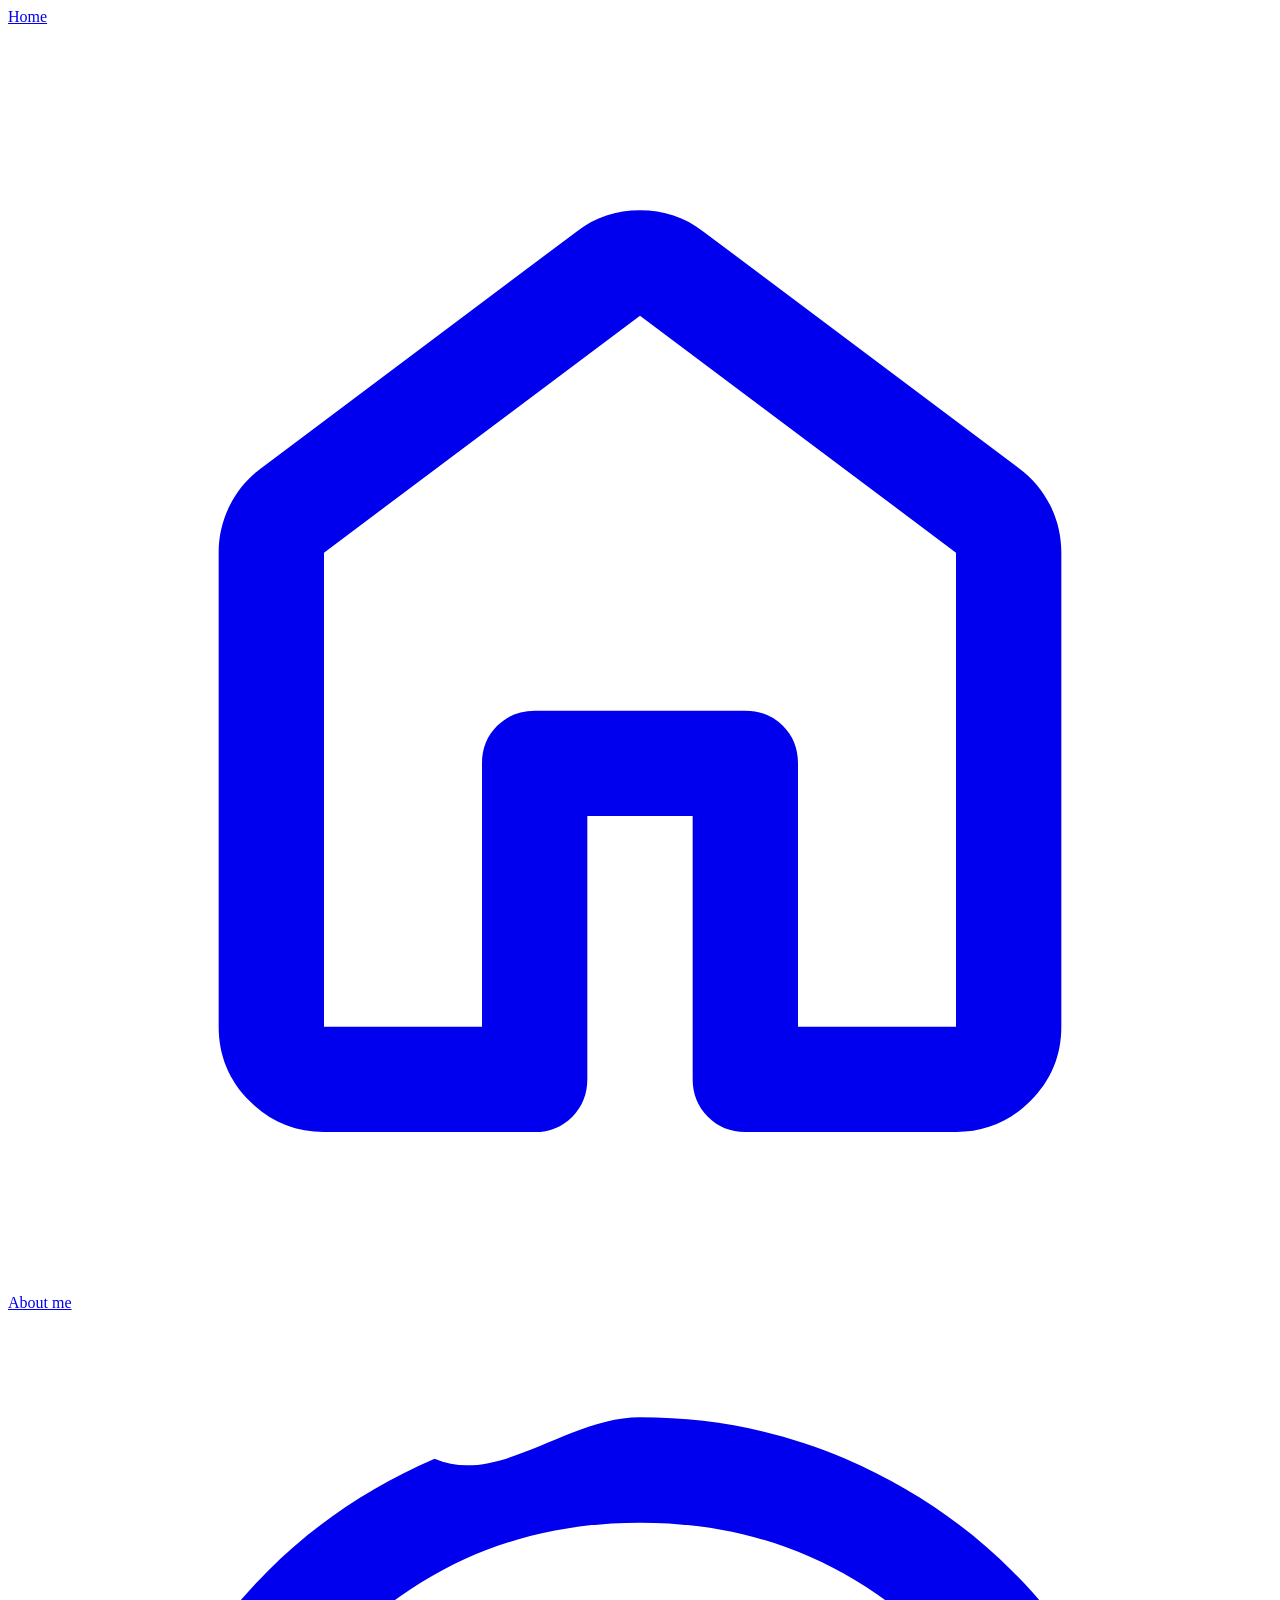
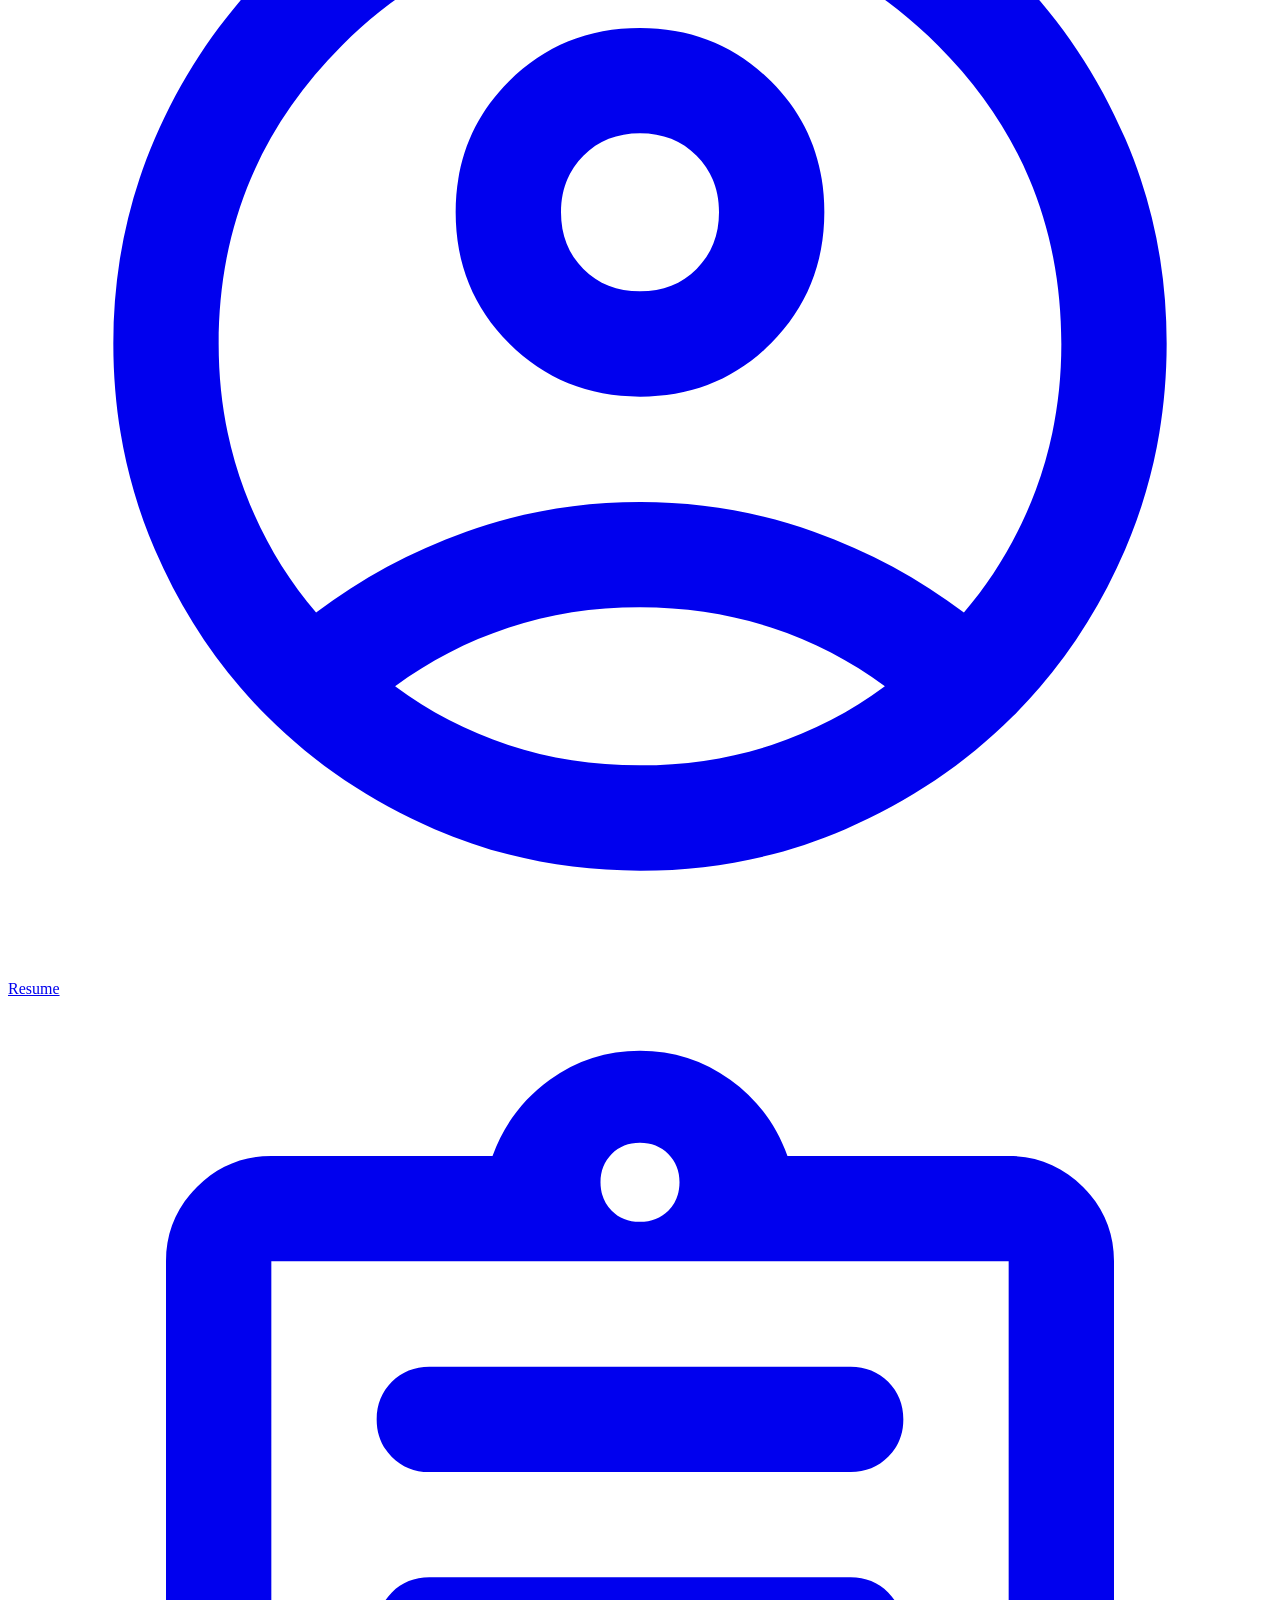
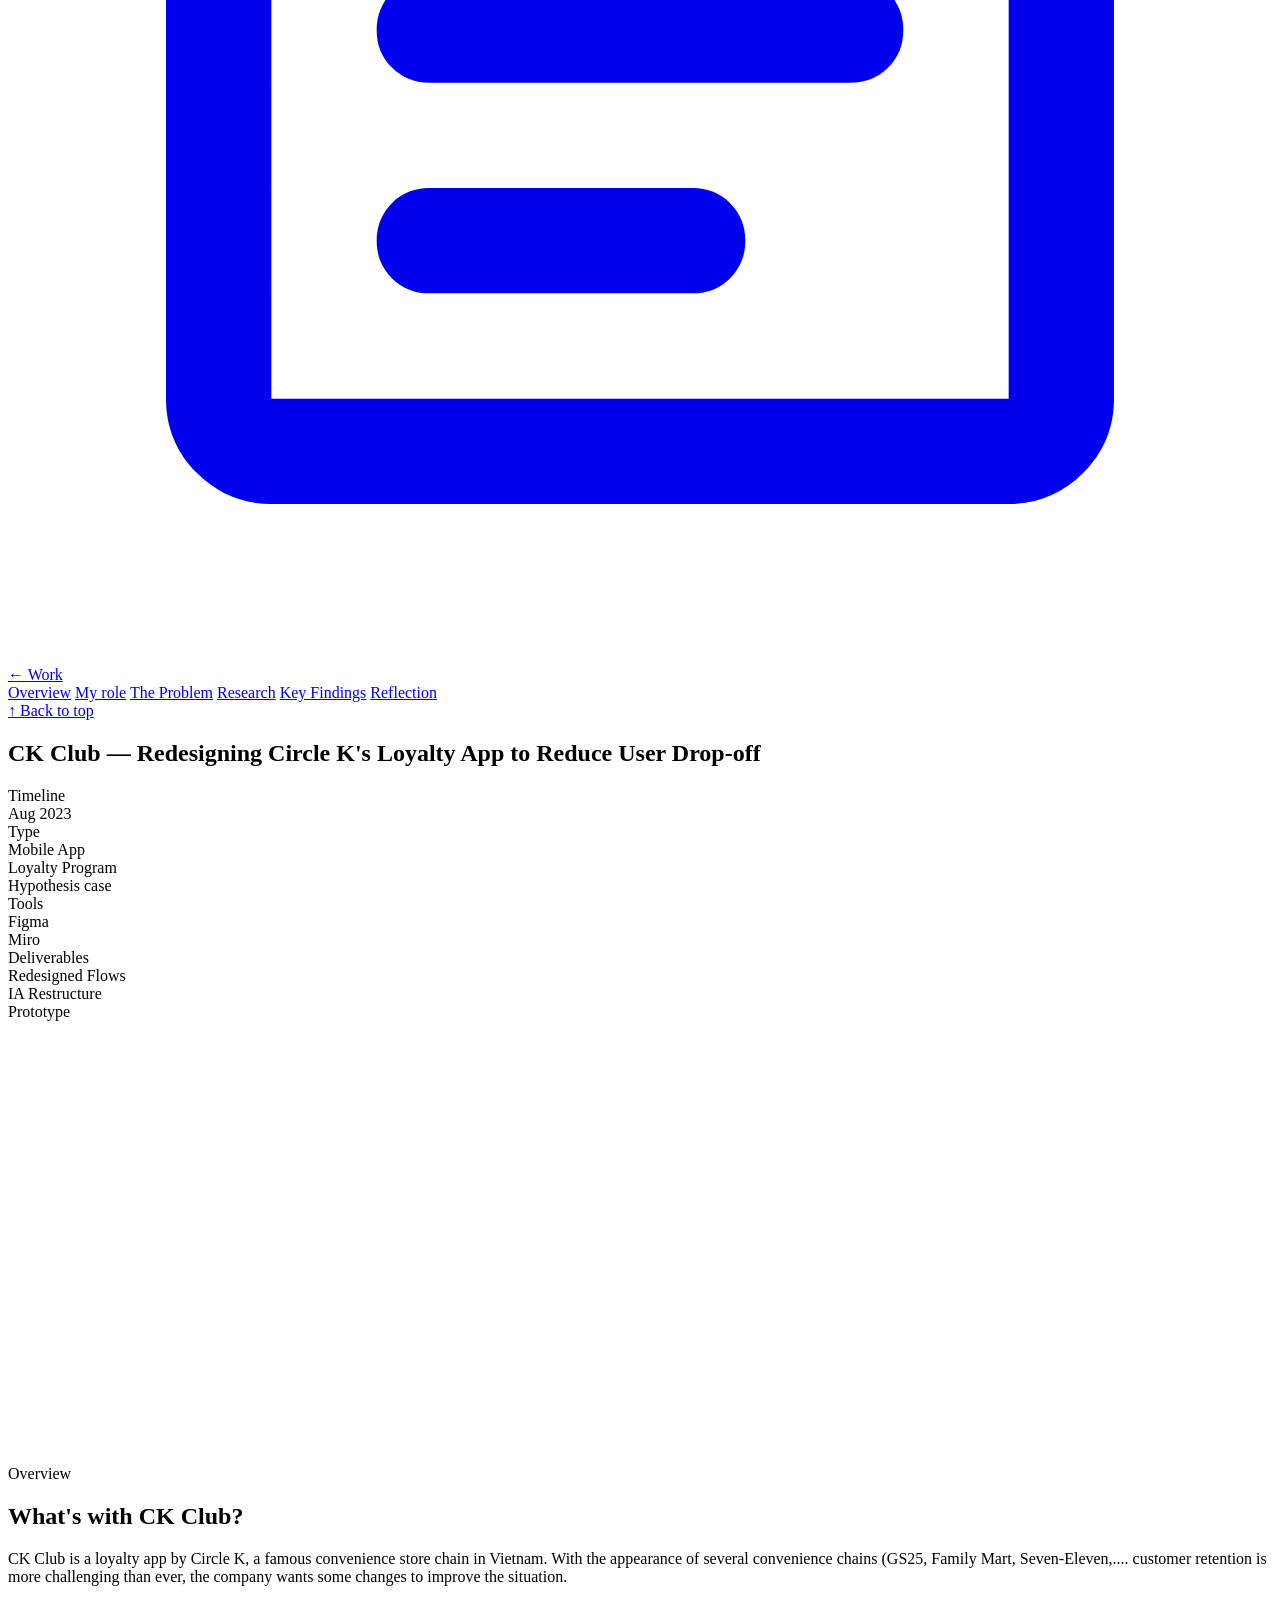
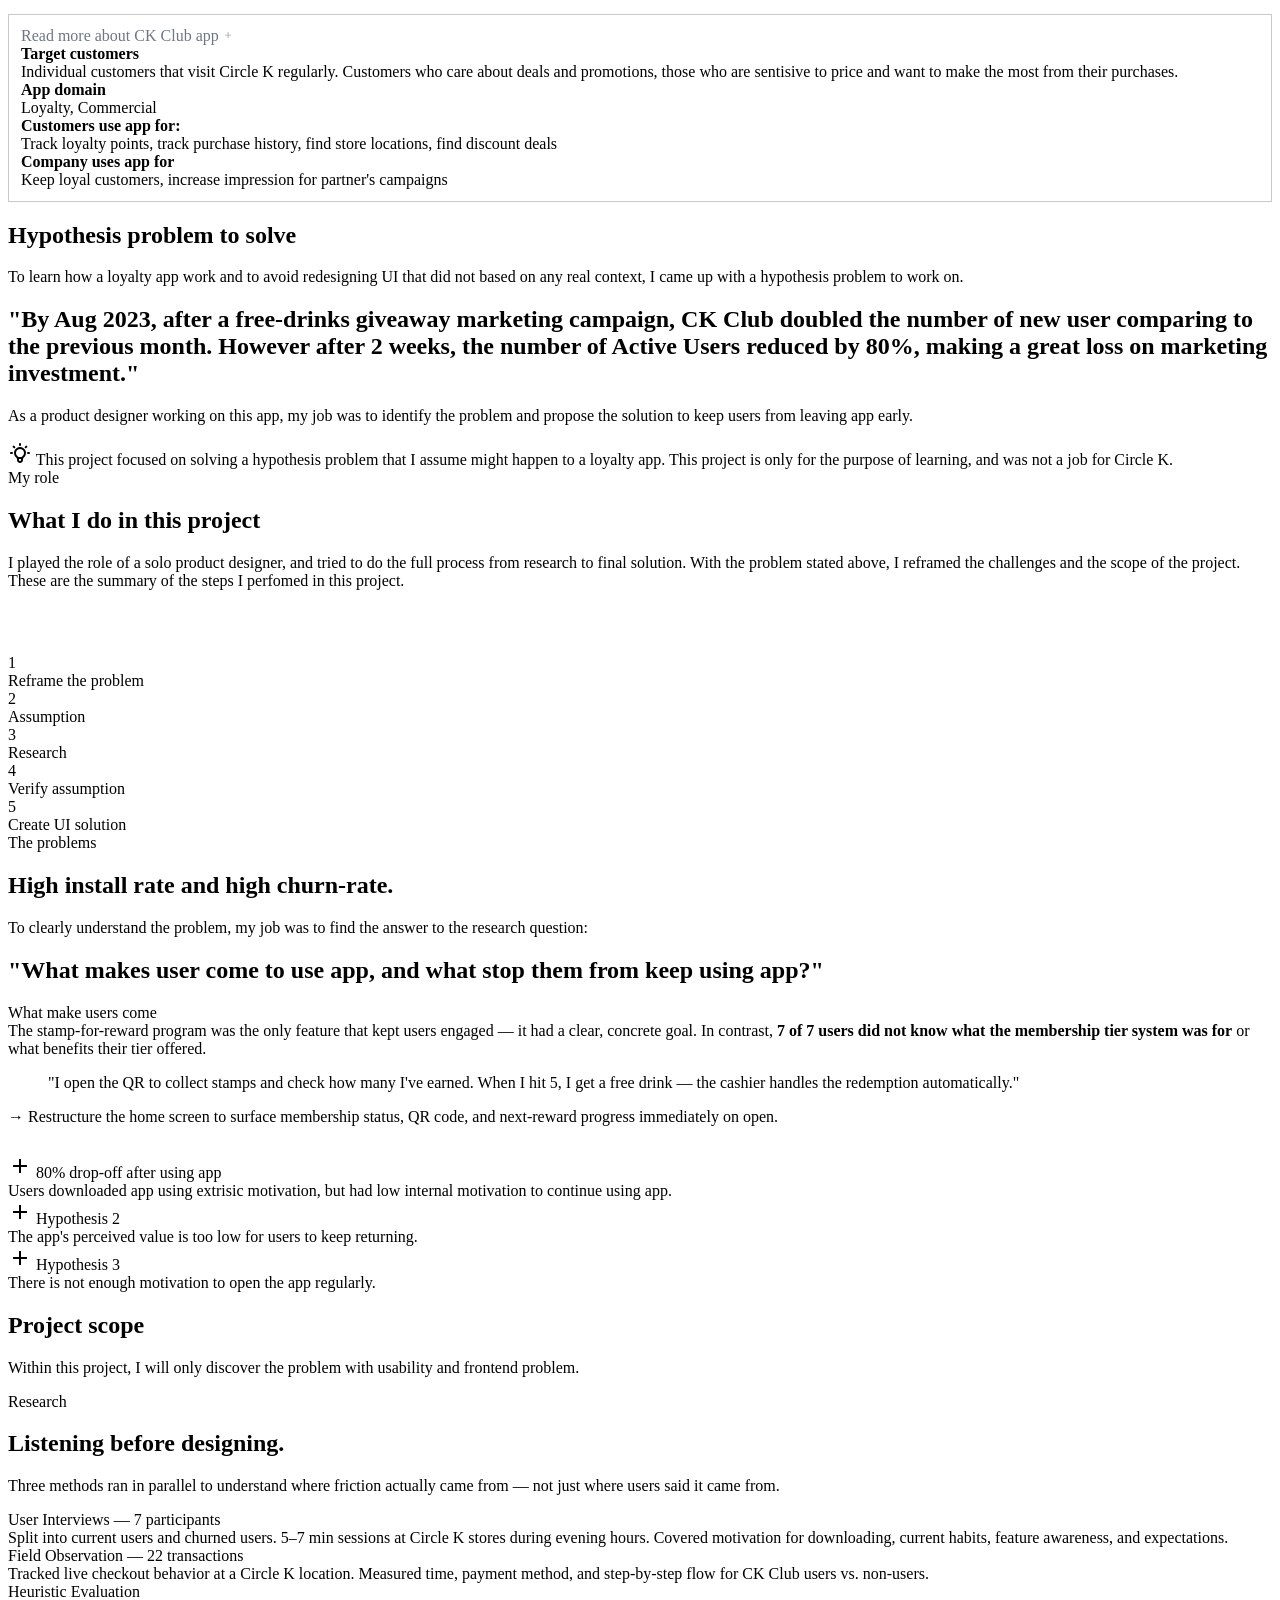
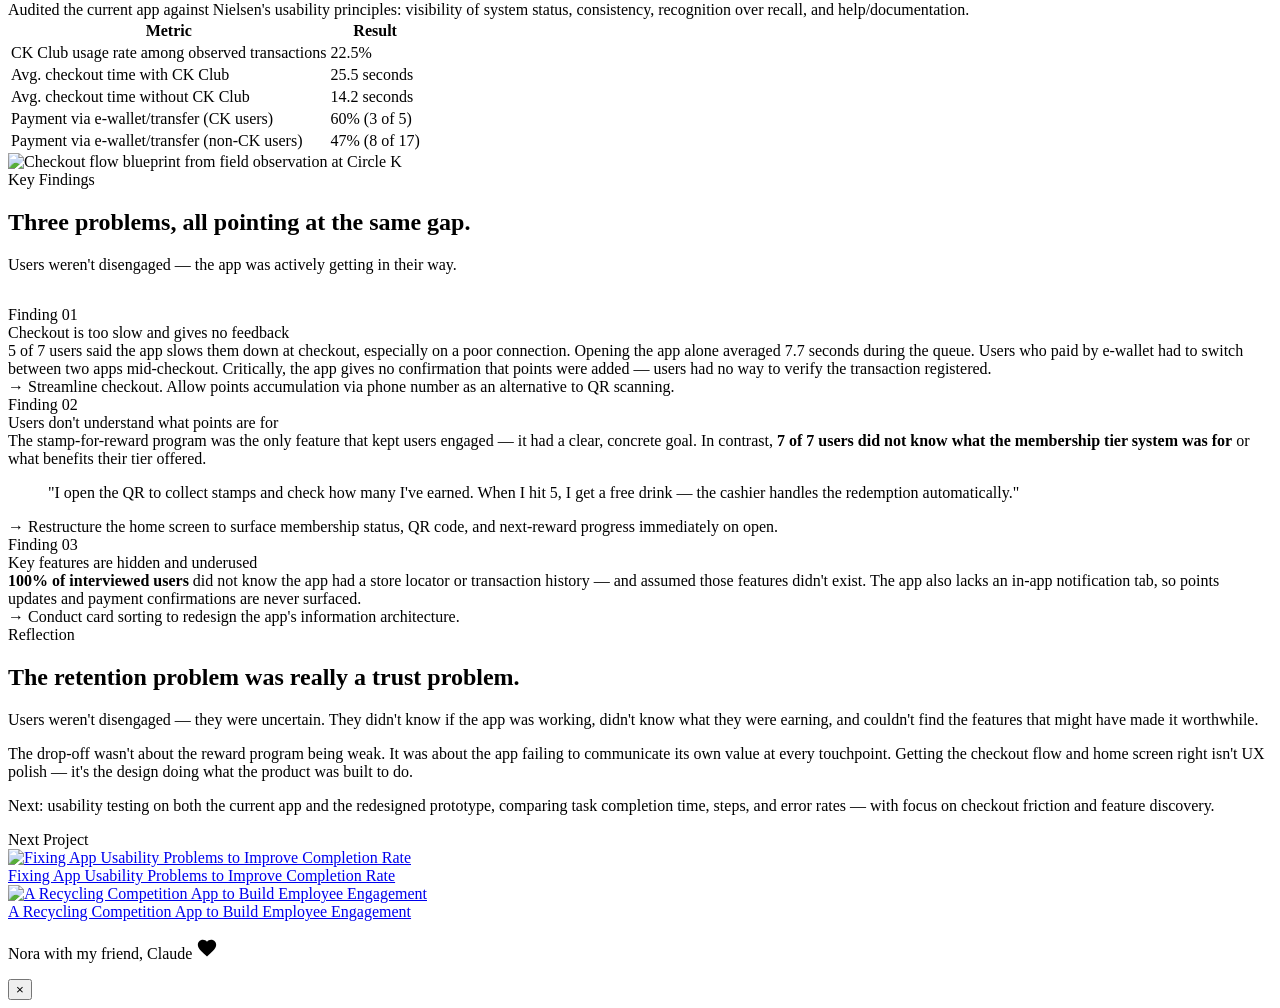
==== ck-club.html @ 3817494b "Add files via upload Update 1.0" ====
<!DOCTYPE html>
<html lang="en">
<head>
  <meta charset="UTF-8" />
  <meta name="viewport" content="width=device-width, initial-scale=1.0" />
  <title>CK Club — Nora Nguyen</title>
  <link rel="preconnect" href="https://fonts.googleapis.com" />
  <link rel="preconnect" href="https://fonts.gstatic.com" crossorigin />
  <link href="https://fonts.googleapis.com/css2?family=DM+Mono:wght@400;500&family=DM+Sans:wght@400;500;600&family=La+Belle+Aurore&family=Lora:ital,wght@0,400;0,600;1,400&family=Mozilla+Headline:wght@200..700&display=swap" rel="stylesheet" />
  <link rel="stylesheet" href="CSS/main.css" />
  <link rel="stylesheet" href="CSS/project.css" />
</head>
<body id="top">

  <div class="top-bar" id="top-bar">
    <nav aria-label="Site navigation">
      <a href="index.html" data-tooltip="Home">
        <span class="nav-label">Home</span>
        <svg class="nav-icon" viewBox="0 0 24 24" fill="none" aria-hidden="true">
          <path d="M6 19H9V14C9 13.7167 9.096 13.4793 9.288 13.288C9.48 13.0967 9.71733 13.0007 10 13H14C14.2833 13 14.521 13.096 14.713 13.288C14.905 13.48 15.0007 13.7173 15 14V19H18V10L12 5.5L6 10V19ZM4 19V10C4 9.68333 4.071 9.38333 4.213 9.1C4.355 8.81667 4.55067 8.58333 4.8 8.4L10.8 3.9C11.15 3.63333 11.55 3.5 12 3.5C12.45 3.5 12.85 3.63333 13.2 3.9L19.2 8.4C19.45 8.58333 19.646 8.81667 19.788 9.1C19.93 9.38333 20.0007 9.68333 20 10V19C20 19.55 19.804 20.021 19.412 20.413C19.02 20.805 18.5493 21.0007 18 21H14C13.7167 21 13.4793 20.904 13.288 20.712C13.0967 20.52 13.0007 20.2827 13 20V15H11V20C11 20.2833 10.904 20.521 10.712 20.713C10.52 20.905 10.2827 21.0007 10 21H6C5.45 21 4.97933 20.8043 4.588 20.413C4.19667 20.0217 4.00067 19.5507 4 19Z" fill="currentColor"/>
        </svg>
      </a>
      <a href="#" aria-disabled="true" tabindex="-1" data-tooltip="About me">
        <span class="nav-label">About me</span>
        <svg class="nav-icon" viewBox="0 0 24 24" fill="none" aria-hidden="true">
          <path d="M5.85 17.1C6.7 16.45 7.65 15.9377 8.7 15.563C9.75 15.1883 10.85 15.0007 12 15C13.15 14.9993 14.25 15.187 15.3 15.563C16.35 15.939 17.3 16.4513 18.15 17.1C18.7333 16.4167 19.1877 15.6417 19.513 14.775C19.8383 13.9083 20.0007 12.9833 20 12C20 9.78333 19.221 7.89567 17.663 6.337C16.105 4.77833 14.2173 3.99933 12 4C9.78267 4.00067 7.895 4.78 6.337 6.338C4.779 7.896 4 9.78333 4 12C4 12.9833 4.16267 13.9083 4.488 14.775C4.81333 15.6417 5.26733 16.4167 5.85 17.1ZM9.513 11.987C8.83767 11.313 8.5 10.484 8.5 9.5C8.5 8.516 8.83767 7.68667 9.513 7.012C10.1883 6.33733 11.0173 6 12 6C12.9827 6 13.812 6.33767 14.488 7.013C15.164 7.68833 15.5013 8.51733 15.5 9.5C15.4987 10.4827 15.1613 11.312 14.488 11.988C13.8147 12.664 12.9853 13.0013 12 13C11.0147 12.9987 10.1853 12.6613 9.512 11.988M12 22C10.6167 22 9.31667 21.7373 8.1 21.212C6.88334 20.6867 5.825 19.9743 4.925 19.075C4.025 18.1757 3.31267 17.1173 2.788 15.9C2.26333 14.6827 2.00067 13.3827 2 12C1.99933 10.6173 2.262 9.31733 2.788 8.1C3.314 6.88267 4.02633 5.82433 4.925 4.925C5.82367 4.02567 6.882 3.31333 8.1 2.788C9.318 3.31333 10.618 2 12 2C13.382 2 14.682 2.26267 15.9 2.788C17.118 3.31333 18.1763 4.02567 19.075 4.925C19.9737 5.82433 20.6863 6.88267 21.213 8.1C21.7397 9.31733 22.002 10.6173 22 12C21.998 13.3827 21.7353 14.6827 21.212 15.9C20.6887 17.1173 19.9763 18.1757 19.075 19.075C18.1737 19.9743 17.1153 20.687 15.9 21.213C14.6847 21.739 13.3847 22.0013 12 22ZM14.5 19.613C15.2833 19.3543 16 18.9833 16.65 18.5C16 18.0167 15.2833 17.646 14.5 17.388C13.7167 17.13 12.8833 17.0007 12 17C11.1167 16.9993 10.2833 17.1287 9.5 17.388C8.71667 17.6473 8 18.018 7.35 18.5C8 18.9833 8.71667 19.3543 9.5 19.613C10.2833 19.8717 11.1167 20.0007 12 20C12.8833 19.9993 13.7167 19.8703 14.5 19.613ZM13.075 10.575C13.3583 10.2917 13.5 9.93333 13.5 9.5C13.5 9.06667 13.3583 8.70833 13.075 8.425C12.7917 8.14167 12.4333 8 12 8C11.5667 8 11.2083 8.14167 10.925 8.425C10.6417 8.70833 10.5 9.06667 10.5 9.5C10.5 9.93333 10.6417 10.2917 10.925 10.575C11.2083 10.8583 11.5667 11 12 11C12.4333 11 12.7917 10.8583 13.075 10.575Z" fill="currentColor"/>
        </svg>
      </a>
      <a href="#" aria-disabled="true" tabindex="-1" data-tooltip="Resume">
        <span class="nav-label">Resume</span>
        <svg class="nav-icon" viewBox="0 0 24 24" fill="none" aria-hidden="true">
          <path d="M5 21C4.45 21 3.97933 20.8043 3.588 20.413C3.19667 20.0217 3.00067 19.5507 3 19V5C3 4.45 3.196 3.97933 3.588 3.588C3.98 3.19667 4.45067 3.00067 5 3H9.2C9.41667 2.4 9.77933 1.91667 10.288 1.55C10.7967 1.18333 11.3673 1 12 1C12.6327 1 13.2037 1.18333 13.713 1.55C14.2223 1.91667 14.5847 2.4 14.8 3H19C19.55 3 20.021 3.196 20.413 3.588C20.805 3.98 21.0007 4.45067 21 5V19C21 19.55 20.8043 20.021 20.413 20.413C20.0217 20.805 19.5507 21.0007 19 21H5ZM5 19H19V5H5V19ZM8 17H13C13.2833 17 13.521 16.904 13.713 16.712C13.905 16.52 14.0007 16.2827 14 16C13.9993 15.7173 13.9033 15.48 13.712 15.288C13.5207 15.096 13.2833 15 13 15H8C7.71667 15 7.47933 15.096 7.288 15.288C7.09667 15.48 7.00067 15.7173 7 16C6.99933 16.2827 7.09533 16.5203 7.288 16.713C7.48067 16.9057 7.718 17.0013 8 17ZM8 13H16C16.2833 13 16.521 12.904 16.713 12.712C16.905 12.52 17.0007 12.2827 17 12C16.9993 11.7173 16.9033 11.48 16.712 11.288C16.5207 11.096 16.2833 11 16 11H8C7.71667 11 7.47933 11.096 7.288 11.288C7.09667 11.48 7.00067 11.7173 7 12C6.99933 12.2827 7.09533 12.5203 7.288 12.713C7.48067 12.9057 7.718 13.0013 8 13ZM8 9H16C16.2833 9 16.521 8.904 16.713 8.712C16.905 8.52 17.0007 8.28267 17 8C16.9993 7.71733 16.9033 7.48 16.712 7.288C16.5207 7.096 16.2833 7 16 7H8C7.71667 7 7.47933 7.096 7.288 7.288C7.09667 7.48 7.00067 7.71733 7 8C6.99933 8.28267 7.09533 8.52033 7.288 8.713C7.48067 8.90567 7.718 9.00133 8 9ZM12.538 4.038C12.6793 3.896 12.75 3.71667 12.75 3.5C12.75 3.28333 12.679 3.10433 12.537 2.963C12.395 2.82167 12.216 2.75067 12 2.75C11.784 2.74933 11.605 2.82033 11.463 2.963C11.321 3.10567 11.25 3.28467 11.25 3.5C11.25 3.71533 11.321 3.89467 11.463 4.038C11.605 4.18133 11.784 4.252 12 4.25C12.216 4.248 12.3953 4.178 12.538 4.038Z" fill="currentColor"/>
        </svg>
      </a>
    </nav>
  </div>


  <div class="page-layout">

    <!-- ── Sidebar ── -->
    <aside class="sidebar" aria-label="Page sections">
      <a href="index.html" class="back-link">← Work</a>
      <nav class="section-nav" aria-label="Case study sections">
        <a href="#overview">Overview</a>
        <a href="#my-role">My role</a>
        <a href="#problem">The Problem</a>
        <a href="#research">Research</a>
        <a href="#findings">Key Findings</a>
        <a href="#reflection">Reflection</a>
      </nav>
      <a href="#top" class="back-top">↑ Back to top</a>
    </aside>

    <!-- ── Main content ── -->
    <main class="content">

      <!-- Overview -->
      <section>
        <h1 class="hero-title">CK Club — Redesigning Circle K's Loyalty App to Reduce User Drop-off</h1>

        <div class="meta-grid">
          <div>
            <div class="meta-label">Timeline</div>
            <div class="meta-value">Aug 2023</div>
          </div>
          <div>
            <div class="meta-label">Type</div>
            <div class="meta-value">Mobile App<br>Loyalty Program<br>Hypothesis case</div>
          </div>
          <div>
            <div class="meta-label">Tools</div>
            <div class="meta-value">Figma<br>Miro</div>
          </div>
          <div>
            <div class="meta-label">Deliverables</div>
            <div class="meta-value">Redesigned Flows<br>IA Restructure<br>Prototype</div>
          </div>
        </div>
      </section>

      <video autoplay muted loop playsinline class="section-image" width="880" height="auto">
        <source src="Elements/slide_vid.mp4" type="video/mp4">
        Your browser doesn't support HTML5 video.
      </video>

      <!-- Overview -->
      <section id="overview" class="case-section">
        <div class="section-label">Overview</div>
        <h2 class="section-heading">What's with CK Club?</h2>
        <div class="section-body">
          <p>CK Club is a loyalty app by Circle K, a famous convenience store chain in Vietnam. With the appearance of several convenience chains (GS25, Family Mart, Seven-Eleven,.... customer retention is more challenging than ever, the company wants some changes to improve the situation.</p>
        </div>
          <div class="method-item" style="margin-top:28px; border: 1px solid #c9c9c9; box-shadow: none; padding: 12px 12px;">
            <div class="method-name" style="font-weight:500;color: #6d7784;">
              Read more about CK Club app
              <svg class="method-icon" width="11" height="11" viewBox="0 0 26 26" fill="none" xmlns="http://www.w3.org/2000/svg" aria-hidden="true">
                <path d="M19 12.998H13V18.998H11V12.998H5V10.998H11V4.99805H13V10.998H19V12.998Z" fill="#a8a8a8"/>
              </svg>
            </div>
            <div class="method-desc"><strong>Target customers</strong> <br>Individual customers that visit Circle K regularly. Customers who care about deals and promotions, those who are sentisive to price and want to make the most from their purchases. <br>
            <strong>App domain</strong> <br> Loyalty, Commercial <br>
              <strong>Customers use app for:</strong> <br> Track loyalty points, track purchase history, find store locations, find discount deals <br>
            <strong>Company uses app for</strong> <br> Keep loyal customers, increase impression for partner's campaigns
            </div>
          </div>

        <h2 class="section-heading">Hypothesis problem to solve</h2>
        <div class="section-body">
          <p>To learn how a loyalty app work and to avoid redesigning UI that did not based on any real context, I came up with a hypothesis problem to work on.</p>
          <h2 class="quote">"By Aug 2023, after a free-drinks giveaway marketing campaign, CK Club doubled the number of new user comparing to the previous month. However after 2 weeks, the number of Active Users reduced by 80%, making a great loss on marketing investment."</h2> 
          <p>As a product designer working on this app, my job was to identify the problem and propose the solution to keep users from leaving app early.</p>
          <div class="callout">
            <svg class="callout-icon" width="24" height="24" viewBox="0 0 24 24" fill="none" xmlns="http://www.w3.org/2000/svg" aria-hidden="true">
              <path d="M3 12H4M12 3V4M20 12H21M5.6 5.6L6.3 6.3M18.4 5.6L17.7 6.3M9.7 17H14.3M9 16C8.16047 15.3704 7.54033 14.4925 7.22743 13.4908C6.91453 12.4892 6.92473 11.4144 7.25658 10.4189C7.58844 9.4233 8.22512 8.55739 9.07645 7.94379C9.92778 7.33019 10.9506 7 12 7C13.0494 7 14.0722 7.33019 14.9236 7.94379C15.7749 8.55739 16.4116 9.4233 16.7434 10.4189C17.0753 11.4144 17.0855 12.4892 16.7726 13.4908C16.4597 14.4925 15.8395 15.3704 15 16C14.6096 16.3865 14.3156 16.8594 14.1419 17.3806C13.9681 17.9018 13.9195 18.4566 14 19C14 19.5304 13.7893 20.0391 13.4142 20.4142C13.0391 20.7893 12.5304 21 12 21C11.4696 21 10.9609 20.7893 10.5858 20.4142C10.2107 20.0391 10 19.5304 10 19C10.0805 18.4566 10.0319 17.9018 9.85813 17.3806C9.6844 16.8594 9.39043 16.3865 9 16Z" stroke="currentColor" stroke-width="2" stroke-linecap="round" stroke-linejoin="round"/>
            </svg>
            This project focused on solving a hypothesis problem that I assume might happen to a loyalty app. This project is only for the purpose of learning, and was not a job for Circle K.
          </div>
        </div>
      </section>

      <div class="section-divider"></div>

      <!-- My Role -->
      <section id="my-role" class="case-section">
        <div class="section-label">My role</div>
        <h2 class="section-heading">What I do in this project</h2>
        <div class="section-body">
          <p>I played the role of a solo product designer, and tried to do the full process from research to final solution. With the problem stated above, I reframed the challenges and the scope of the project. These are the summary of the steps I perfomed in this project.</p>
        <!-- Process Flow Diagram -->
        <div class="process-flow-section" style="margin-top: 64px;">
          <div class="process-container">
            <div class="process-flow">
              <div class="process-step">
                <div class="step-circle">1</div>
                <div class="step-label">Reframe the problem</div>
              </div>

              <div class="process-step">
                <div class="step-circle">2</div>
                <div class="step-label">Assumption</div>
              </div>

              <div class="process-step">
                <div class="step-circle">3</div>
                <div class="step-label">Research</div>
              </div>

              <div class="process-step">
                <div class="step-circle">4</div>
                <div class="step-label">Verify assumption</div>
              </div>

              <div class="process-step">
                <div class="step-circle">5</div>
                <div class="step-label">Create UI solution</div>
              </div>
            </div>
          </div>
        </div>
      </section>

      <div class="section-divider"></div>

      <!-- The Challenge -->
      <section id="problem" class="case-section">
        <div class="section-label">The problems</div>
        <h2 class="section-heading">High install rate and high churn-rate.</h2>
        <div class="section-body">
          <p>To clearly understand the problem, my job was to find the answer to the research question:</p>
          <h2 class="quote">"What makes user come to use app, and what stop them from keep using app?"</h2>
        </div>

          <div class="finding">
            <div class="finding-title">What make users come</div>
            <div class="finding-body">The stamp-for-reward program was the only feature that kept users engaged — it had a clear, concrete goal. In contrast, <strong>7 of 7 users did not know what the membership tier system was for</strong> or what benefits their tier offered.</div>
            <blockquote>"I open the QR to collect stamps and check how many I've earned. When I hit 5, I get a free drink — the cashier handles the redemption automatically."</blockquote>
            <div class="finding-suggestion">→ Restructure the home screen to surface membership status, QR code, and next-reward progress immediately on open.</div>
          </div>

        <div class="method-list" style="margin-top: 28px;">
          <div class="method-item">
            <div class="method-name">
              <svg class="method-icon" width="24" height="24" viewBox="0 0 24 24" fill="none" xmlns="http://www.w3.org/2000/svg" aria-hidden="true">
                <path d="M19 12.998H13V18.998H11V12.998H5V10.998H11V4.99805H13V10.998H19V12.998Z" fill="currentColor"/>
              </svg>
              80% drop-off after using app
            </div>
            <div class="method-desc">Users downloaded app using extrisic motivation, but had low internal motivation to continue using app.</div>
          </div>
          <div class="method-item">
            <div class="method-name">
              <svg class="method-icon" width="24" height="24" viewBox="0 0 24 24" fill="none" xmlns="http://www.w3.org/2000/svg" aria-hidden="true">
                <path d="M19 12.998H13V18.998H11V12.998H5V10.998H11V4.99805H13V10.998H19V12.998Z" fill="currentColor"/>
              </svg>
              Hypothesis 2
            </div>
            <div class="method-desc">The app's perceived value is too low for users to keep returning.</div>
          </div>
          <div class="method-item">
            <div class="method-name">
              <svg class="method-icon" width="24" height="24" viewBox="0 0 24 24" fill="none" xmlns="http://www.w3.org/2000/svg" aria-hidden="true">
                <path d="M19 12.998H13V18.998H11V12.998H5V10.998H11V4.99805H13V10.998H19V12.998Z" fill="currentColor"/>
              </svg>
              Hypothesis 3
            </div>
            <div class="method-desc">There is not enough motivation to open the app regularly.</div>
          </div>
        </div>
      <h2 class="section-heading">Project scope</h2>
          <p>Within this project, I will only discover the problem with usability and frontend problem.</p>
      </section>

      <div class="section-divider"></div>

      <!-- Research -->
      <section id="research" class="case-section">
        <div class="section-label">Research</div>
        <h2 class="section-heading">Listening before designing.</h2>
        <div class="section-body">
          <p>Three methods ran in parallel to understand where friction actually came from — not just where users said it came from.</p>
        </div>

        <div class="method-list">
          <div class="method-item">
            <div class="method-name">User Interviews — 7 participants</div>
            <div class="method-desc">Split into current users and churned users. 5–7 min sessions at Circle K stores during evening hours. Covered motivation for downloading, current habits, feature awareness, and expectations.</div>
          </div>
          <div class="method-item">
            <div class="method-name">Field Observation — 22 transactions</div>
            <div class="method-desc">Tracked live checkout behavior at a Circle K location. Measured time, payment method, and step-by-step flow for CK Club users vs. non-users.</div>
          </div>
          <div class="method-item">
            <div class="method-name">Heuristic Evaluation</div>
            <div class="method-desc">Audited the current app against Nielsen's usability principles: visibility of system status, consistency, recognition over recall, and help/documentation.</div>
          </div>
        </div>

        <table class="obs-table">
          <thead>
            <tr>
              <th scope="col">Metric</th>
              <th scope="col">Result</th>
            </tr>
          </thead>
          <tbody>
            <tr><td>CK Club usage rate among observed transactions</td><td>22.5%</td></tr>
            <tr><td>Avg. checkout time with CK Club</td><td>25.5 seconds</td></tr>
            <tr><td>Avg. checkout time without CK Club</td><td>14.2 seconds</td></tr>
            <tr><td>Payment via e-wallet/transfer (CK users)</td><td>60% (3 of 5)</td></tr>
            <tr><td>Payment via e-wallet/transfer (non-CK users)</td><td>47% (8 of 17)</td></tr>
          </tbody>
        </table>

        <img src="projects/images/Blueprint.jpg"
             alt="Checkout flow blueprint from field observation at Circle K"
             class="section-image"
             width="880" height="495"
             loading="lazy" />
      </section>

      <div class="section-divider"></div>

      <!-- Key Findings -->
      <section id="findings" class="case-section">
        <div class="section-label">Key Findings</div>
        <h2 class="section-heading">Three problems, all pointing at the same gap.</h2>
        <div class="section-body">
          <p>Users weren't disengaged — the app was actively getting in their way.</p>
        </div>

        <div style="margin-top: 32px;">
          <div class="finding">
            <div class="finding-number">Finding 01</div>
            <div class="finding-title">Checkout is too slow and gives no feedback</div>
            <div class="finding-body">5 of 7 users said the app slows them down at checkout, especially on a poor connection. Opening the app alone averaged 7.7 seconds during the queue. Users who paid by e-wallet had to switch between two apps mid-checkout. Critically, the app gives no confirmation that points were added — users had no way to verify the transaction registered.</div>
            <div class="finding-suggestion">→ Streamline checkout. Allow points accumulation via phone number as an alternative to QR scanning.</div>
          </div>

          <div class="finding">
            <div class="finding-number">Finding 02</div>
            <div class="finding-title">Users don't understand what points are for</div>
            <div class="finding-body">The stamp-for-reward program was the only feature that kept users engaged — it had a clear, concrete goal. In contrast, <strong>7 of 7 users did not know what the membership tier system was for</strong> or what benefits their tier offered.</div>
            <blockquote>"I open the QR to collect stamps and check how many I've earned. When I hit 5, I get a free drink — the cashier handles the redemption automatically."</blockquote>
            <div class="finding-suggestion">→ Restructure the home screen to surface membership status, QR code, and next-reward progress immediately on open.</div>
          </div>

          <div class="finding">
            <div class="finding-number">Finding 03</div>
            <div class="finding-title">Key features are hidden and underused</div>
            <div class="finding-body"><strong>100% of interviewed users</strong> did not know the app had a store locator or transaction history — and assumed those features didn't exist. The app also lacks an in-app notification tab, so points updates and payment confirmations are never surfaced.</div>
            <div class="finding-suggestion">→ Conduct card sorting to redesign the app's information architecture.</div>
          </div>
        </div>
      </section>

      <div class="section-divider"></div>

      <!-- Reflection -->
      <section id="reflection" class="case-section">
        <div class="section-label">Reflection</div>
        <h2 class="section-heading">The retention problem was really a trust problem.</h2>
        <div class="section-body">
          <p>Users weren't disengaged — they were uncertain. They didn't know if the app was working, didn't know what they were earning, and couldn't find the features that might have made it worthwhile.</p>
          <p>The drop-off wasn't about the reward program being weak. It was about the app failing to communicate its own value at every touchpoint. Getting the checkout flow and home screen right isn't UX polish — it's the design doing what the product was built to do.</p>
          <p>Next: usability testing on both the current app and the redesigned prototype, comparing task completion time, steps, and error rates — with focus on checkout friction and feature discovery.</p>
        </div>
      </section>

      <div class="section-divider"></div>

      <!-- Next Project -->
      <section id="next-project" class="case-section">
        <div class="section-label">Next Project</div>
        <div class="next-project-grid">
          <a href="lai.html" class="next-project-card">
            <div class="next-project-img">
              <img src="projects/images/lai1.png"
                   alt="Fixing App Usability Problems to Improve Completion Rate"
                   loading="lazy" />
            </div>
            <div class="next-project-name">Fixing App Usability Problems to Improve Completion Rate</div>
          </a>
          <a href="index.html" class="next-project-card">
            <div class="next-project-img">
              <img src="projects/images/diem.jpg"
                   alt="A Recycling Competition App to Build Employee Engagement"
                   loading="lazy" />
            </div>
            <div class="next-project-name">A Recycling Competition App to Build Employee Engagement</div>
          </a>
        </div>
      </section>

    </main>
  </div>

  <footer class="site-footer">
    <p>Nora with my friend, Claude <svg width="22" height="22" viewBox="0 0 24 24" fill="var(--accent)" xmlns="http://www.w3.org/2000/svg" aria-hidden="true"><path d="M12 21.35l-1.45-1.32C5.4 15.36 2 12.28 2 8.5 2 5.42 4.42 3 7.5 3c1.74 0 3.41.81 4.5 2.09C13.09 3.81 14.76 3 16.5 3 19.58 3 22 5.42 22 8.5c0 3.78-3.4 6.86-8.55 11.54L12 21.35z"/></svg></p>
  </footer>

  <div class="lightbox-overlay" id="lightbox">
    <button class="lightbox-close" aria-label="Close">&times;</button>
    <img src="" alt="" />
  </div>

  <script src="js/lightbox.js"></script>

  <script>
    /* ── Compact nav on scroll ── */
    const topBar = document.getElementById('top-bar');
    window.addEventListener('scroll', () => {
      topBar.classList.toggle('scrolled', window.scrollY > 150);
    }, { passive: true });

    const sections = document.querySelectorAll('.case-section');
    const navLinks = document.querySelectorAll('.section-nav a');

    /* Smooth scroll on sidebar link click */
    navLinks.forEach(link => {
      link.addEventListener('click', (e) => {
        e.preventDefault();
        const target = document.querySelector(link.getAttribute('href'));
        if (target) {
          target.scrollIntoView({ behavior: 'smooth', block: 'start' });
        }
      });
    });

    /* Active link on scroll */
    const observer = new IntersectionObserver((entries) => {
      entries.forEach(entry => {
        if (entry.isIntersecting) {
          navLinks.forEach(l => l.classList.remove('active'));
          const active = document.querySelector(`.section-nav a[href="#${entry.target.id}"]`);
          if (active) active.classList.add('active');
        }
      });
    }, { rootMargin: '-20% 0px -60% 0px' });

    sections.forEach(s => observer.observe(s));

    /* ── Method item expand/collapse ── */
    // The card itself no longer animates or clips — only .method-desc does,
    // between 0 and its own scrollHeight. That keeps the collapsed card at
    // exactly padding + title height, so top/bottom padding stays even.
    const methodItems = document.querySelectorAll('.method-item');
    methodItems.forEach(item => {
      const desc = item.querySelector('.method-desc');
      if (!desc) return;

      item.addEventListener('click', () => {
        if (item.classList.contains('expanded')) {
          // Closing: lock in the current expanded pixel height first,
          // force a reflow, then animate down to 0. Skipping this and
          // just removing the class would jump straight from "none" to
          // 0 with no distance to animate, so it would just snap shut.
          desc.style.maxHeight = desc.scrollHeight + 'px';
          void desc.offsetHeight;
          item.classList.remove('expanded');
          desc.style.maxHeight = '0px';
        } else {
          // Opening: animate to the description's real content height.
          item.classList.add('expanded');
          desc.style.maxHeight = desc.scrollHeight + 'px';
        }
      });

      desc.addEventListener('transitionend', (e) => {
        if (e.propertyName === 'max-height' && item.classList.contains('expanded')) {
          // Let an expanded description reflow freely (e.g. window resize,
          // font load) instead of staying capped at the pixel value that
          // was measured when the animation started.
          desc.style.maxHeight = 'none';
        }
      });
    });
  </script>

</body>
</html>
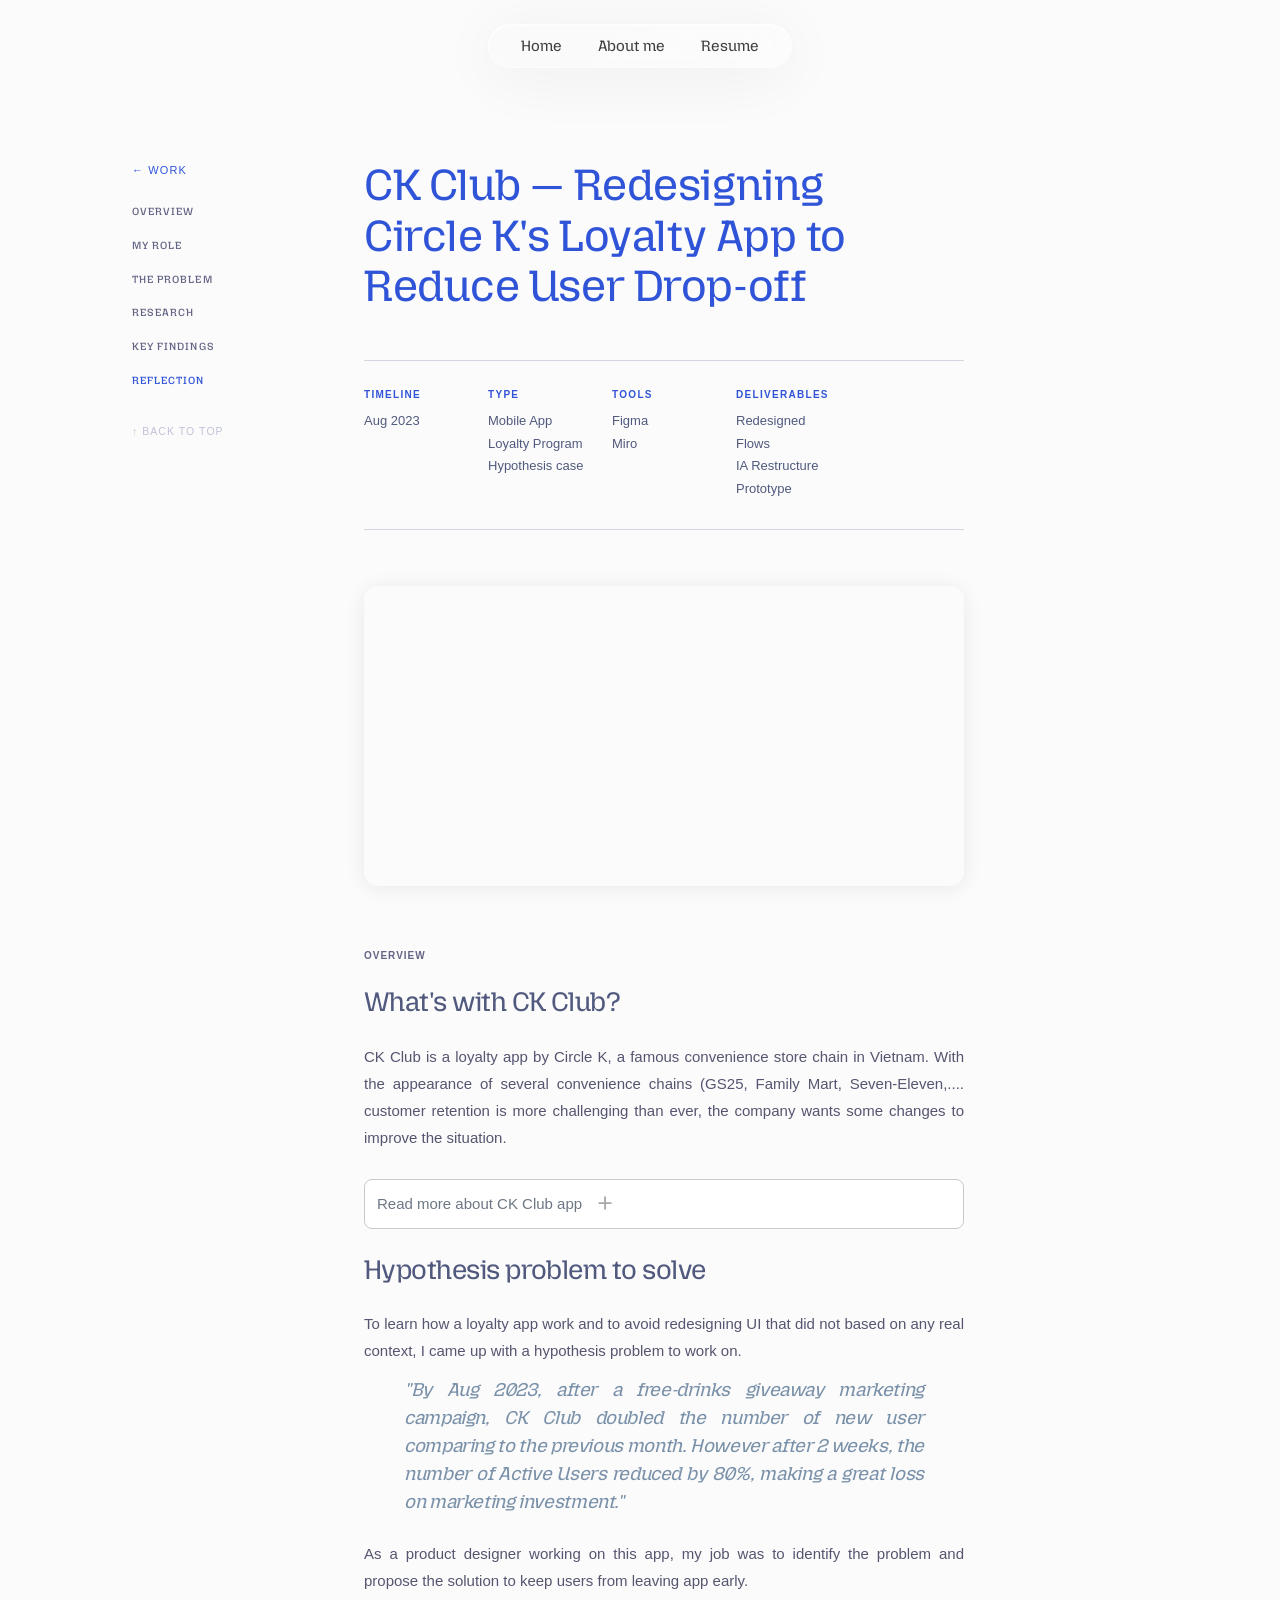
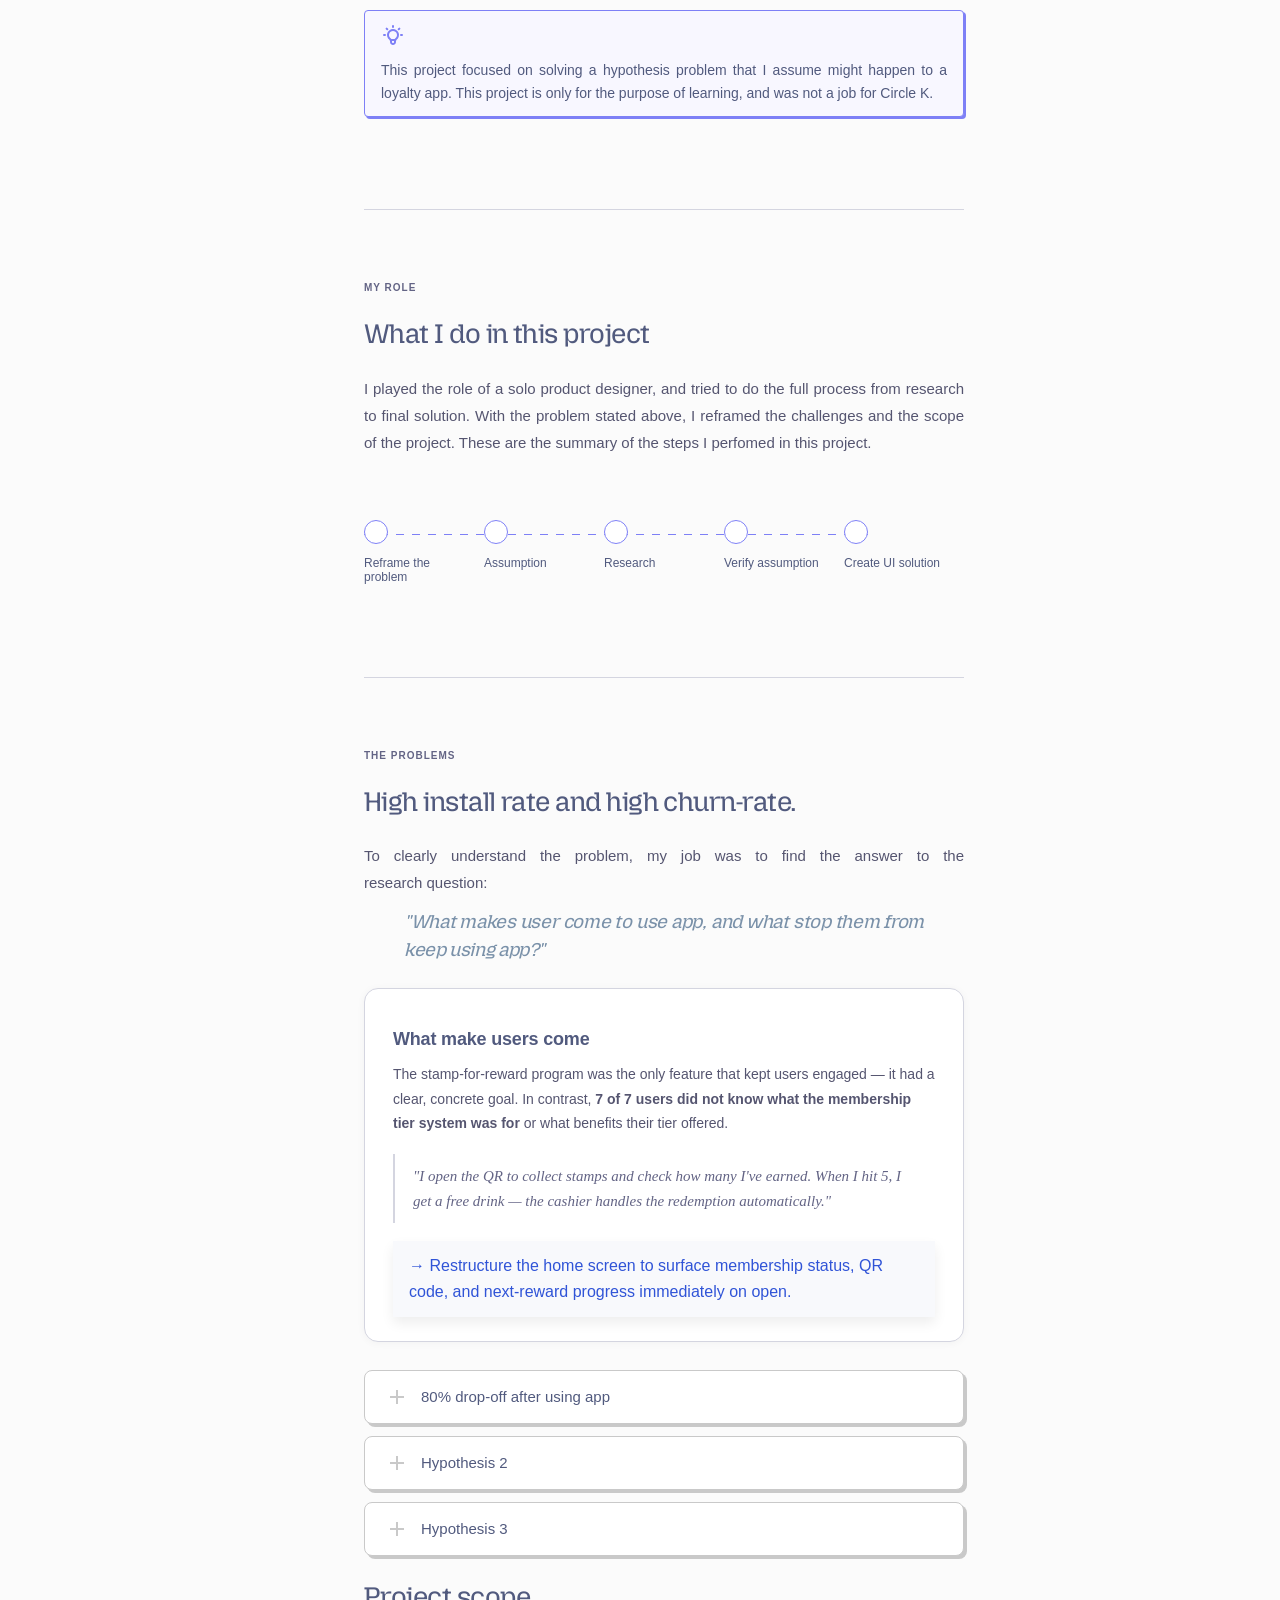
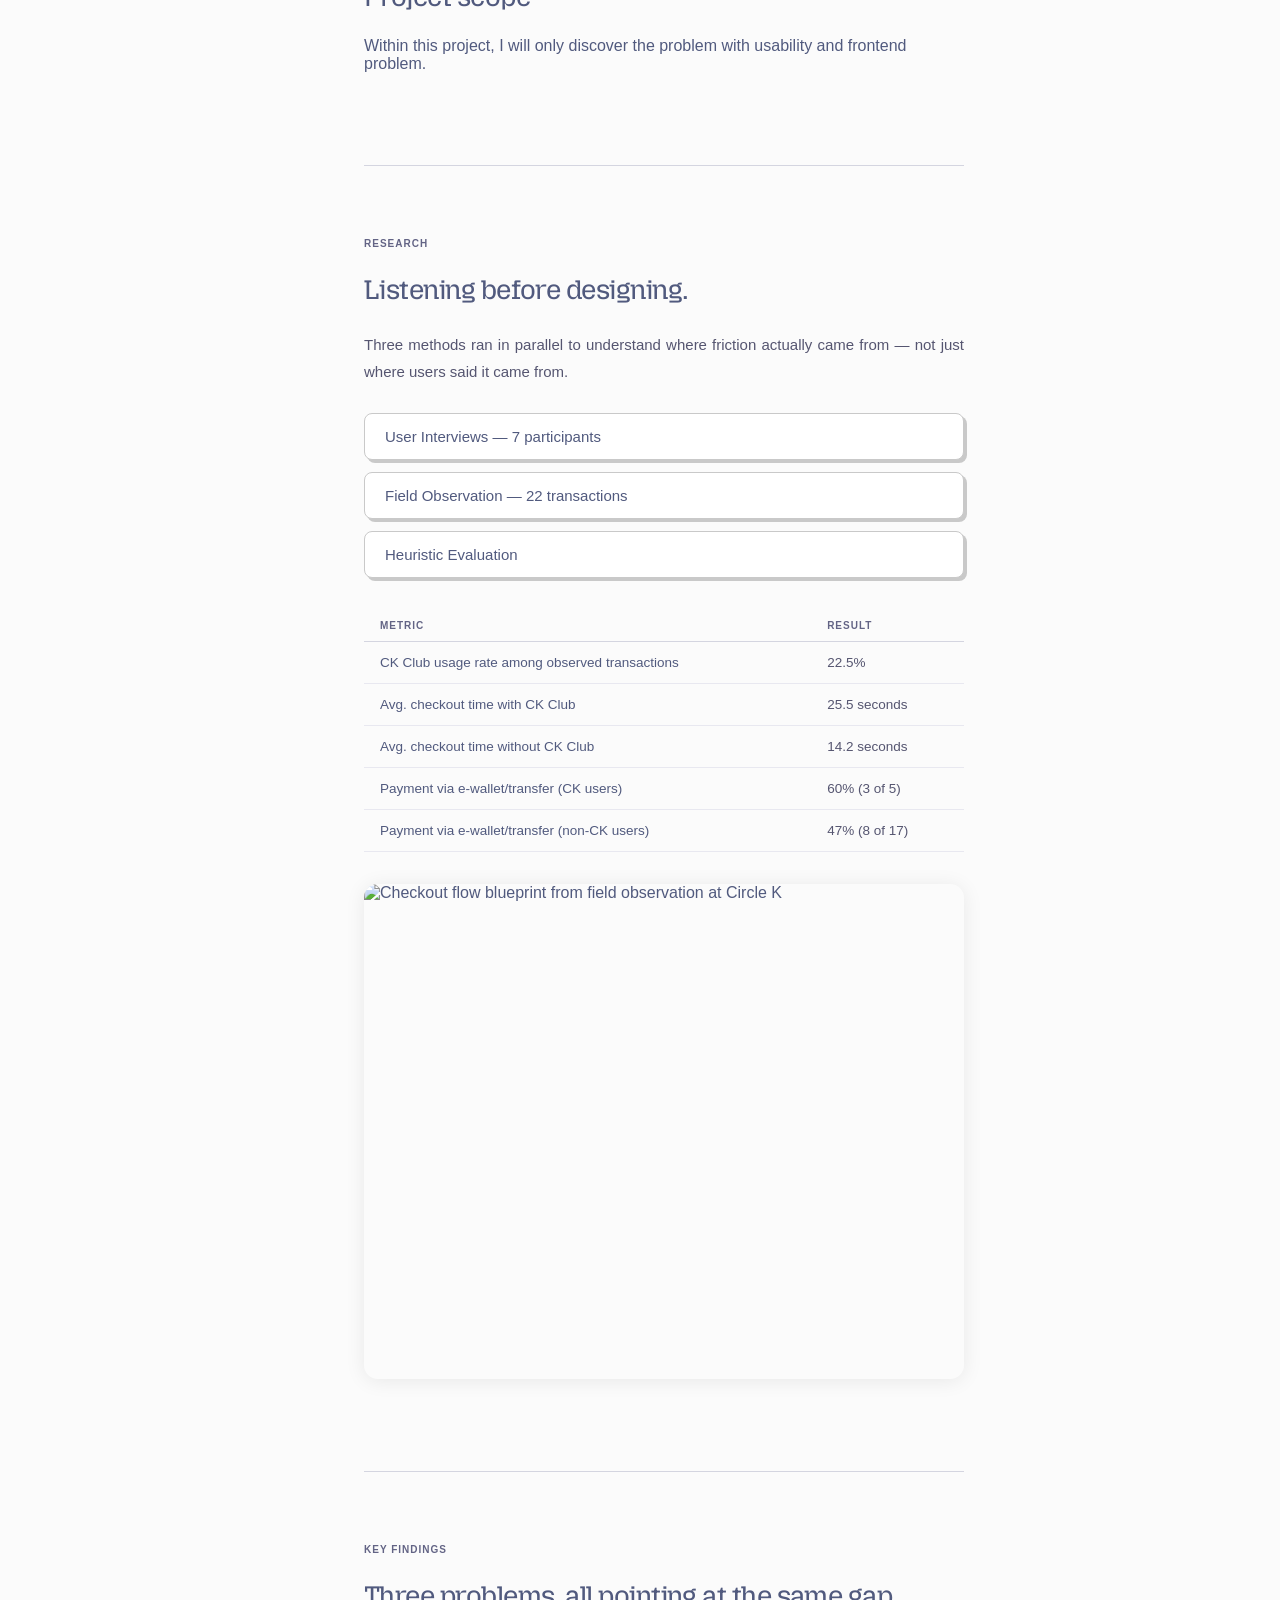
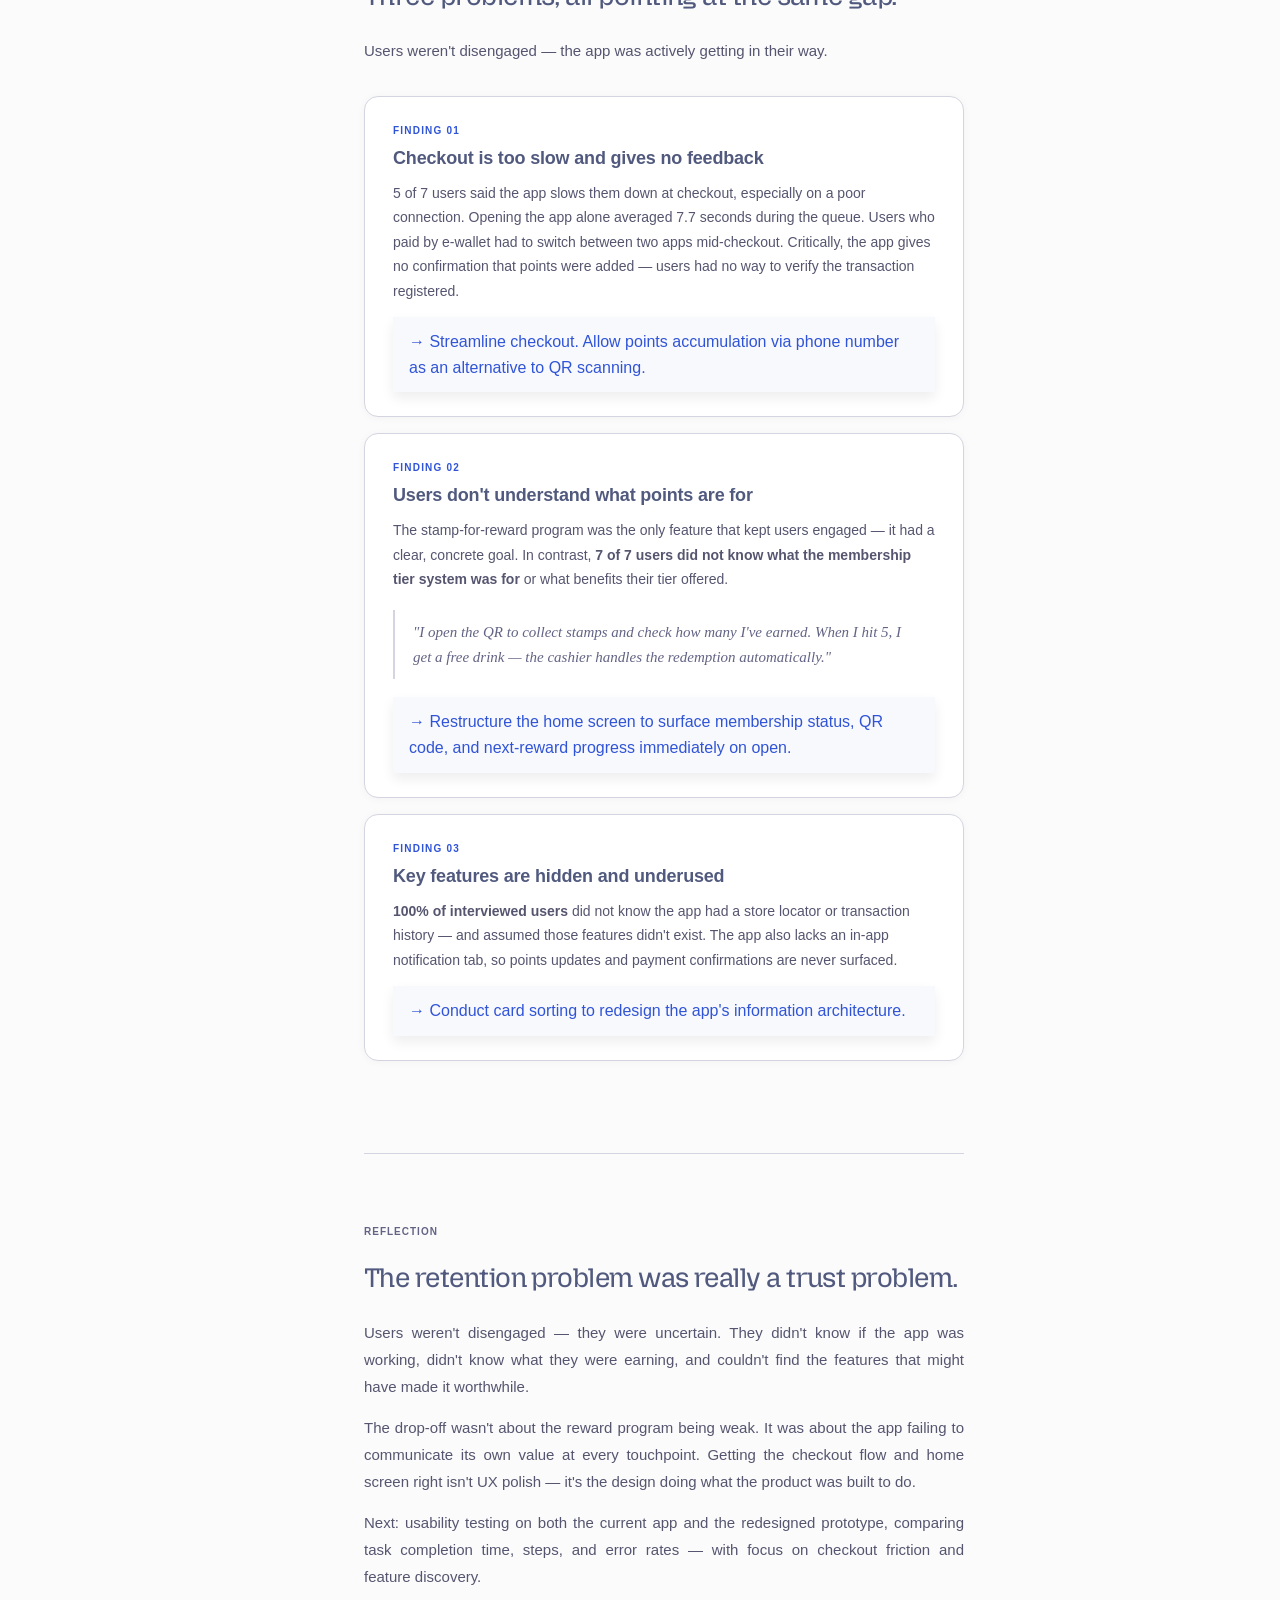
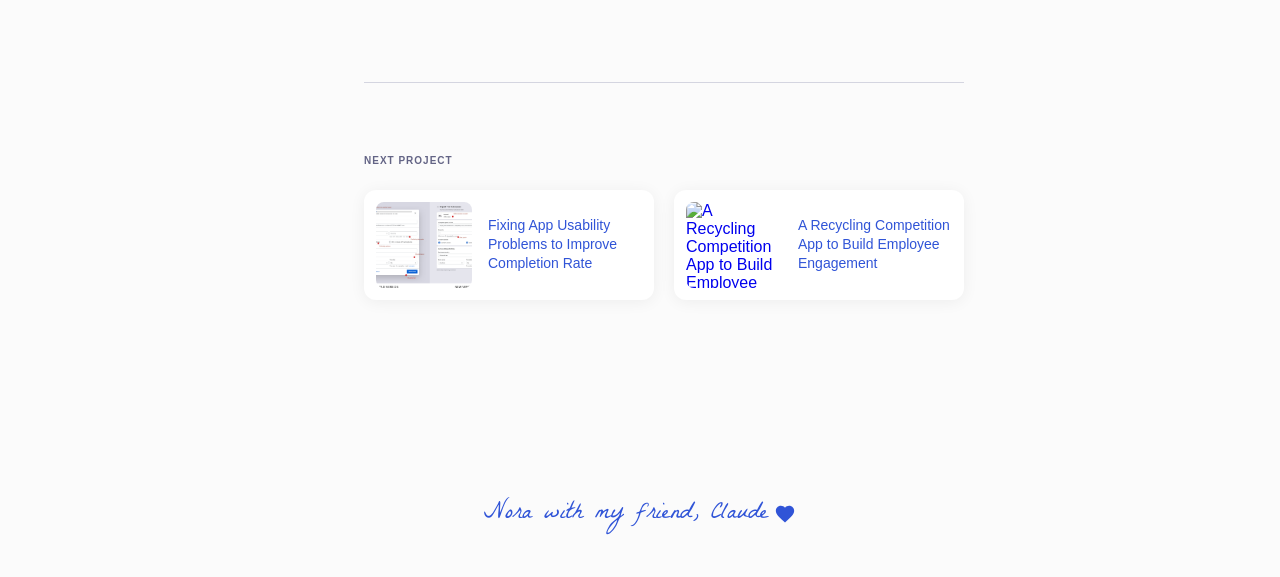
==== commit da770d32: "up lại bản có link ảnh" ====
--- a/ck-club.html
+++ b/ck-club.html
@@ -252,7 +252,7 @@
           </tbody>
         </table>
 
-        <img src="projects/images/Blueprint.jpg"
+        <img src="Elements/Blueprint.jpg"
              alt="Checkout flow blueprint from field observation at Circle K"
              class="section-image"
              width="880" height="495"
@@ -315,7 +315,7 @@
         <div class="next-project-grid">
           <a href="lai.html" class="next-project-card">
             <div class="next-project-img">
-              <img src="projects/images/lai1.png"
+              <img src="Elements/lai1.png"
                    alt="Fixing App Usability Problems to Improve Completion Rate"
                    loading="lazy" />
             </div>
@@ -323,7 +323,7 @@
           </a>
           <a href="index.html" class="next-project-card">
             <div class="next-project-img">
-              <img src="projects/images/diem.jpg"
+              <img src="Elements/diem.jpg"
                    alt="A Recycling Competition App to Build Employee Engagement"
                    loading="lazy" />
             </div>
--- a/CSS/main.css
+++ b/CSS/main.css
@@ -0,0 +1,1066 @@
+/* ============================================================
+   main.css — shared styles for all pages.
+   ============================================================ */
+
+/* ── Design tokens ── */
+:root {
+  --accent:        #3054D7;
+  --accent-dark:   #515A7E;
+  --muted:         #636485;  
+  --border:        #D4D5E0;
+  --border-card:   #C7CBDA;
+  --bg:            #fbfbfb;
+  --surface:       #fff;
+  --accent-subtle: #F0F3FF;
+
+  /* Semantic z-index scale */
+  --z-nav:    100;
+  --z-cursor: 200;
+
+  /* Font stacks */
+  --font-heading:   'Mozilla Headline', sans-serif;
+  --font-body:      'Inter', -apple-system, BlinkMacSystemFont, 'Helvetica Neue', sans-serif;
+  --font-signature: 'La Belle Aurore', cursive;
+  --font-quote:     'Instrument Serif', Georgia, 'Times New Roman', serif;
+}
+
+/* ── Reset ── */
+*,
+*::before,
+*::after {
+  margin: 0;
+  padding: 0;
+  box-sizing: border-box;
+}
+
+/* ── Body ── */
+body {
+  background-color: var(--bg);
+  font-family: var(--font-body);
+  font-optical-sizing: auto;
+  color: var(--accent-dark);
+  min-height: 100vh;
+}
+
+/* ── Focus visible (global) ── */
+:focus-visible {
+  outline: 2px solid var(--accent);
+  outline-offset: 3px;
+  border-radius: 4px;
+}
+
+/* ── Nav (shared glass pill) ── */
+nav {
+  background:
+    linear-gradient(-45deg, rgba(255,255,255,0.34) 0%, rgba(255,255,255,0) 60%),
+    rgba(251, 251, 251, 0.2);
+  backdrop-filter: blur(21px) saturate(1.43);
+  -webkit-backdrop-filter: blur(21px) saturate(1.43);
+  border: 1px solid rgba(255, 255, 255, 0.55);
+  border-radius: 999px;
+  padding: 12px 32px;
+  display: flex;
+  font-family: Mozilla Headline;
+  align-items: center;
+  gap: 36px;
+  box-shadow: 0 8px 65px rgba(0,0,0,0.06), inset 0 1px 0 rgba(255,255,255,0.85);
+}
+
+nav a {
+  text-decoration: none;
+  font-size: 15px;
+  color: #404040;
+  font-weight: 400;
+  display: flex;
+  align-items: center;
+  gap: 6px;
+  transition: color 0.2s ease;
+}
+
+nav a:hover {
+  color: var(--accent);
+  font-weight: 500;
+}
+
+nav a.active {
+  color: var(--accent);
+  font-weight: 500;
+}
+
+/* ── Section label ── */
+.section-label {
+  font-size: 10px;
+  font-weight: 600;
+  letter-spacing: 0.1em;
+  text-transform: uppercase;
+  color: var(--muted);
+  margin-bottom: 14px;
+}
+
+/* ── Shared headings ── */
+.section-heading,
+.section-title {
+  font-family: var(--font-heading);
+  font-size: clamp(1.4rem, 2.5vw + 0.5rem, 2rem);
+  font-weight: 400;
+  color: var(--accent-dark);
+  letter-spacing: -0.01em;
+  line-height: 1.15;
+  text-wrap: balance;
+}
+
+/* ── Shared body text ── */
+.section-body {
+  font-size: 15px;
+  color: #555570;
+  line-height: 1.8;
+  max-width: 600px;
+  text-wrap: pretty;
+}
+
+.section-body p + p { margin-top: 14px; }
+.section-body strong { color: var(--accent-dark); font-weight: 500; }
+
+/* ── Divider ── */
+.section-divider {
+  height: 1px;
+  background: var(--border);
+  margin-bottom: 72px;
+}
+
+/* ── Footer ── */
+.site-footer {
+  display: flex;
+  align-items: center;
+  justify-content: center;
+  width: 100%;
+  margin-top: 60px;
+  padding-bottom: 40px;
+  text-align: center;
+}
+
+.site-footer p,
+.site-footer span {
+  font-family: var(--font-signature);
+  font-size: 24px;
+  color: var(--accent);
+  display: flex;
+  align-items: center;
+  gap: 6px;
+}
+
+/* ── Blockquote ── */
+blockquote {
+  border-left: 2px solid var(--border);
+  margin: 18px 0;
+  padding: 10px 18px;
+  font-family: var(--font-quote);
+  font-style: italic;
+  font-size: 15px;
+  color: var(--muted);
+  line-height: 1.65;
+}
+
+/* ── Shared image ── */
+.section-image {
+  width: 100%;
+  border-radius: 14px;
+  margin-top: 32px;
+  display: block;
+  box-shadow: 0 2px 20px rgba(0,0,0,0.08);
+  cursor: zoom-in;
+}
+
+/* ── Image lightbox ── */
+.lightbox-overlay {
+  position: fixed;
+  inset: 0;
+  z-index: 1000;
+  display: flex;
+  align-items: center;
+  justify-content: center;
+  padding: 40px;
+  background: rgba(20, 20, 30, 0.85);
+  opacity: 0;
+  visibility: hidden;
+  transition: opacity 0.2s ease;
+}
+
+.lightbox-overlay.active {
+  opacity: 1;
+  visibility: visible;
+}
+
+.lightbox-overlay img {
+  max-width: 100%;
+  max-height: 100%;
+  border-radius: 8px;
+  box-shadow: 0 8px 40px rgba(0,0,0,0.4);
+  cursor: zoom-out;
+}
+
+.lightbox-close {
+  position: fixed;
+  top: 24px;
+  right: 28px;
+  width: 40px;
+  height: 40px;
+  display: flex;
+  align-items: center;
+  justify-content: center;
+  border-radius: 50%;
+  background: rgba(255,255,255,0.12);
+  color: #fff;
+  font-size: 20px;
+  line-height: 1;
+  cursor: pointer;
+  border: none;
+}
+
+.lightbox-close:hover {
+  background: rgba(255,255,255,0.22);
+}
+
+.image-figure {
+  margin: 0;
+}
+
+.image-caption {
+  margin-top: 10px;
+  font-size: 13px;
+  color: var(--muted);
+  text-align: center;
+}
+
+/* ── Project grid (index.html) ── */
+.projects-grid {
+  display: grid;
+  grid-template-columns: 1fr 1fr;
+  gap: 28px;
+  cursor: none;
+}
+
+.project-card {
+  display: flex;
+  flex-direction: column;
+  gap: 24px;
+  text-decoration: none;
+  color: inherit;
+}
+
+.project-card-image {
+  background: var(--surface);
+  border-radius: 18px;
+  overflow: hidden;
+  aspect-ratio: 4 / 3;
+  box-shadow: 0 2px 16px rgba(0,0,0,0.06);
+  transition: box-shadow 0.25s ease, transform 0.25s ease;
+}
+
+.project-card:hover .project-card-image {
+  box-shadow: 0 8px 32px rgba(48,84,215,0.12);
+  transform: translateY(-3px);
+}
+
+.project-card-image img {
+  width: 100%;
+  height: 100%;
+  object-fit: cover;
+  display: block;
+}
+
+.project-card-meta {
+  display: flex;
+  align-items: flex-end;
+  justify-content: space-between;
+  gap: 12px;
+}
+
+.project-title {
+  font-family: var(--font-body);
+  font-size: 17px;
+  font-weight: 600;
+  color: var(--accent-dark);
+  letter-spacing: -0.01em;
+  line-height: 1.35;
+  margin-top: 2px;
+}
+
+.project-arrow {
+  flex-shrink: 0;
+  width: 28px;
+  height: 28px;
+  color: var(--accent);
+  opacity: 0.75;
+  transition: opacity 0.2s ease, transform 0.2s ease;
+}
+
+.project-card:hover .project-arrow {
+  opacity: 1;
+  transform: translate(2px, -2px);
+}
+
+/* ── Custom cursor badge (index.html) ── */
+#cursor-badge {
+  position: fixed;
+  pointer-events: none;
+  z-index: var(--z-cursor);
+  background: var(--accent);
+  color: #fff;
+  font-size: 13px;
+  font-weight: 500;
+  padding: 8px 16px;
+  border-radius: 999px;
+  white-space: nowrap;
+  transform: translate(-50%, -50%);
+  opacity: 0;
+  scale: 0.7;
+  transition: opacity 0.2s ease, scale 0.2s ease;
+}
+
+#cursor-badge.visible {
+  opacity: 1;
+  scale: 1;
+}
+
+/* ── Feature chips (ck-club.html) ── */
+.feature-list {
+  display: flex;
+  flex-direction: column;
+  gap: 8px;
+  margin-top: 22px;
+}
+
+.feature-item {
+  font-size: 14px;
+  color: #555570;
+  padding: 11px 16px;
+  background: var(--surface);
+  border-radius: 9px;
+  display: flex;
+  align-items: center;
+  gap: 10px;
+  box-shadow: 0 1px 4px rgba(0,0,0,0.04);
+}
+
+.feature-dot {
+  width: 5px;
+  height: 5px;
+  background: var(--accent);
+  border-radius: 50%;
+  flex-shrink: 0;
+}
+
+/* ── Method cards (ck-club.html) ── */
+.method-list {
+  display: flex;
+  flex-direction: column;
+  gap: 12px;
+  margin-top: 28px;
+}
+
+.method-item {
+  background: var(--surface);
+  border-radius: 12px;
+  padding: 14px 20px;
+  box-shadow: 0 1px 6px rgba(0,0,0,0.04);
+}
+
+.method-name {
+  font-family: var(--font-body);
+  font-size: 15px;
+  font-weight: 600;
+  color: var(--accent-dark);
+  margin-bottom: 5px;
+}
+
+.method-desc {
+  font-size: 13.5px;
+  color: var(--muted);
+  line-height: 1.6;
+}
+
+/* ── Findings (ck-club.html) ── */
+/* border-left colored stripe removed — banned pattern per impeccable rules.
+   The finding-number label ("Finding 01") now anchors the accent visually. */
+.finding {
+  background: var(--surface);
+  border-radius: 14px;
+  padding: 28px 28px 24px;
+  margin-bottom: 16px;
+  border: 1px solid var(--border);
+  box-shadow: 0 1px 8px rgba(0,0,0,0.04);
+}
+
+.finding-number {
+  font-size: 10px;
+  font-weight: 600;
+  letter-spacing: 0.12em;
+  text-transform: uppercase;
+  color: var(--accent);
+  margin-bottom: 10px;
+}
+
+.finding-title {
+  font-family: var(--font-body);
+  font-size: 18px;
+  font-weight: 600;
+  color: var(--accent-dark);
+  margin-bottom: 12px;
+  margin-top: 12px;
+  letter-spacing: -0.01em;
+}
+
+.finding-body {
+  font-size: 14px;
+  color: #555570;
+  line-height: 1.75;
+}
+
+.finding-suggestion {
+  margin-top: 14px;
+  padding: 12px 16px;
+  background: #f8f9fc;
+  box-shadow: 0 6px 12px rgba(0,0,0,0.07);
+  font-size: 16px;
+  color: var(--accent);
+  line-height: 1.6;
+}
+
+/* ── Observation table (ck-club.html) ── */
+.obs-table {
+  width: 100%;
+  border-collapse: collapse;
+  margin-top: 32px;
+  font-size: 13.5px;
+}
+
+.obs-table th {
+  text-align: left;
+  font-size: 10px;
+  font-weight: 600;
+  letter-spacing: 0.1em;
+  text-transform: uppercase;
+  color: var(--muted);
+  padding: 10px 16px;
+  border-bottom: 1px solid var(--border);
+}
+
+.obs-table td {
+  padding: 13px 16px;
+  color: #555570;
+  border-bottom: 1px solid #E8E8F0;
+}
+
+.obs-table td:first-child {
+  color: var(--accent-dark);
+  font-weight: 500;
+}
+
+/* ── Compare cards (Old design / New design, used in lai.html) ── */
+.compare-cards {
+  display: grid;
+  grid-template-columns: 1fr 1fr;
+  gap: 20px;
+  margin-top: 24px;
+}
+
+.compare-card {
+  border: 1px solid var(--border);
+  border-radius: 10px;
+  overflow: hidden;
+  background: #fff;
+}
+
+.compare-card-header {
+  padding: 14px 18px;
+  font-size: 15px;
+  font-weight: 700;
+  background: #f7f7f9;
+  color: #333;
+  border-bottom: 1px solid var(--border);
+}
+
+.compare-card-new {
+  border-color: #3b6fe0;
+}
+
+.compare-card-new .compare-card-header {
+  background: #eef3ff;
+  color: #2953c9;
+}
+
+.compare-list {
+  list-style: none;
+  margin: 0;
+  padding: 0;
+}
+
+.compare-item {
+  display: flex;
+  align-items: flex-start;
+  gap: 12px;
+  padding: 13px 18px;
+  font-size: 13.5px;
+  line-height: 1.55;
+  color: #555570;
+  border-bottom: 1px solid #E8E8F0;
+}
+
+.compare-item:last-child {
+  border-bottom: none;
+}
+
+.compare-icon {
+  flex-shrink: 0;
+  width: 18px;
+  height: 18px;
+  border-radius: 50%;
+  display: flex;
+  align-items: center;
+  justify-content: center;
+  margin-top: 1px;
+}
+
+.compare-icon-x {
+  background: #fbdcdc;
+  color: #d63c3c;
+}
+
+.compare-icon-check {
+  background: #d9f2d9;
+  color: #2f9e44;
+}
+
+@media (max-width: 640px) {
+  .compare-cards {
+    grid-template-columns: 1fr;
+  }
+}
+
+/* ── Responsive ── */
+@media (max-width: 768px) {
+  .projects-grid {
+    grid-template-columns: 1fr;
+    cursor: auto;
+  }
+
+  #cursor-badge { display: none; }
+
+  .meta-grid {
+    grid-template-columns: repeat(3, 1fr) !important;
+    gap: 16px;
+  }
+}
+
+@media (max-width: 480px) {
+  .meta-grid {
+    grid-template-columns: repeat(2, 1fr) !important;
+  }
+}
+
+/* ── Reduced motion ── */
+@media (prefers-reduced-motion: reduce) {
+  *,
+  *::before,
+  *::after {
+    animation-duration: 0.01ms !important;
+    animation-iteration-count: 1 !important;
+    transition-duration: 0.01ms !important;
+    scroll-behavior: auto !important;
+  }
+}
+
+/* ============================================================
+   Homepage
+   ============================================================ */
+
+body.page-home {
+  position: relative;
+  display: flex;
+  flex-direction: column;
+  align-items: center;
+  padding: 32px 0;
+}
+
+/* Grunge texture overlay — multiply blend at 50% opacity, viewport-anchored */
+body.page-home::before {
+  content: "";
+  position: absolute;
+  inset: 0;
+  z-index: -1;
+  background-image: url(../../Elements/grunge-wall-texture.jpg);
+  background-size: cover;
+  background-position: center;
+  background-repeat: no-repeat;
+  background-attachment: fixed;
+  mix-blend-mode: multiply;
+  opacity: 0.3;
+  pointer-events: none;
+}
+
+body.page-home main {
+  width: 100%;
+  max-width: 820px;
+  padding: 0 48px;
+}
+
+/* Nav: sticky positioning (home page only) */
+body.page-home nav {
+  position: sticky;
+  top: 24px;
+  z-index: var(--z-nav);
+  transition: padding 0.35s cubic-bezier(0.4, 0, 0.2, 1),
+              gap 0.35s cubic-bezier(0.4, 0, 0.2, 1);
+}
+
+/* Hero */
+body.page-home .hero {
+  display: flex;
+  flex-direction: column;
+  align-items: center;
+  margin-top: 52px;
+  gap: 36px;
+  width: 100%;
+}
+
+/* Card stack */
+body.page-home .card-stack {
+  position: relative;
+  width: 312px;
+  height: 240px;
+  cursor: pointer;
+  flex-shrink: 0;
+}
+
+body.page-home .card-stack:focus-visible {
+  outline: none;
+}
+
+body.page-home .card {
+  position: absolute;
+  border-radius: 14px;
+  transition: transform 0.5s cubic-bezier(0.16, 1, 0.3, 1),
+              opacity 0.35s ease;
+  transform-origin: center center;
+}
+
+/* Spring: stiffness 87.3, damping 14, mass 1 */
+body.page-home .card-left,
+body.page-home .card-right {
+  transition:
+    transform 857ms linear(
+      0, 0.066, 0.214, 0.386, 0.555, 0.700, 0.814, 0.902,
+      0.959, 0.997, 1.018, 1.026, 1.029, 1.027, 1.022,
+      1.017, 1.012, 1.008, 1.004, 1.002, 1.001
+    ),
+    opacity 200ms ease;
+}
+
+body.page-home .card-left {
+  width: 182px;
+  height: 215px;
+  background: #F6F9FF;
+  box-shadow: 0 6px 24px rgba(0,0,0,0.08);
+  left: 50%;
+  top: 50%;
+  transform: translate(calc(-50% - 9px), -50%) rotate(-8deg);
+  z-index: 1;
+  display: flex;
+  flex-direction: column;
+  padding: 16px 28px 16px 14px;
+  overflow: hidden;
+}
+
+body.page-home .card-left-icon {
+  width: 20px;
+  height: 20px;
+  margin-bottom: 10px;
+  flex-shrink: 0;
+}
+
+body.page-home .card-left-header {
+  font-family: var(--font-heading);
+  font-size: 11pt;
+  font-weight: 500;
+  color: #0354D7;
+  letter-spacing: -0.02em;
+  margin-bottom: 8px;
+}
+
+body.page-home .card-left-list {
+  list-style: disc;
+  padding-left: 14px;
+  display: flex;
+  flex-direction: column;
+  gap: 6px;
+}
+
+body.page-home .card-left-list li {
+  font-family: var(--font-heading);
+  font-size: 9pt;
+  color: #0354D7;
+  letter-spacing: -0.02em;
+  line-height: 1.35;
+}
+
+body.page-home .card-left-list li::marker {
+  color: #0354D7;
+}
+
+body.page-home .card-right {
+  width: 139px;
+  height: 186px;
+  background: #0354d7;
+  border-radius: 8px;
+  box-shadow: 0 6px 24px rgba(23, 112, 255, 0.28);
+  color: #fff;
+  padding: 16px 14px;
+  display: flex;
+  flex-direction: column;
+  gap: 10px;
+  left: 50%;
+  top: 50%;
+  transform: translate(calc(-50% + 26px), -50%) rotate(8deg);
+  z-index: 1;
+}
+
+body.page-home .card-right .cake-svg {
+  width: 25px;
+  height: 25px;
+  flex-shrink: 0;
+}
+
+body.page-home .card-right p {
+  font-family: var(--font-heading);
+  font-size: 12px;
+  line-height: 1.6;
+  font-weight: 400;
+  color: rgba(255,255,255,0.92);
+}
+
+body.page-home .card-center {
+  width: 176px;
+  background: #fff;
+  box-shadow: 0 10px 36px rgba(0,0,0,0.14);
+  padding: 9px 9px 18px 9px;
+  left: 50%;
+  top: 50%;
+  transform: translate(-50%, -50%) rotate(-3deg);
+  z-index: 3;
+}
+
+body.page-home .card-center .photo {
+  width: 100%;
+  aspect-ratio: 1 / 1.08;
+  border-radius: 6px;
+  overflow: hidden;
+}
+
+body.page-home #nora-portrait {
+  width: 100%;
+  height: 100%;
+  object-fit: cover;
+  object-position: center top;
+  display: block;
+}
+
+body.page-home .card-center .label {
+  font-family: 'La Belle Aurore', cursive;
+  font-size: 21px;
+  line-height: 21px;
+  color: var(--accent);
+  text-align: center;
+  margin-top: 21px;
+  letter-spacing: 0.3px;
+}
+
+/* Fan-out on hover or keyboard focus */
+body.page-home .card-stack:hover .card-left,
+body.page-home .card-stack:focus-visible .card-left {
+  transform: translate(calc(-50% - 157px), -50%) rotate(-13deg);
+}
+
+body.page-home .card-stack:hover .card-right,
+body.page-home .card-stack:focus-visible .card-right {
+  transform: translate(calc(-50% + 152px), -50%) rotate(10deg);
+}
+
+body.page-home .card-stack:hover .card-center,
+body.page-home .card-stack:focus-visible .card-center {
+  transform: translate(-50%, -50%) rotate(0deg);
+}
+
+/* Text block */
+body.page-home .text-block {
+  text-align: center;
+  width: 100%;
+}
+
+body.page-home .text-block h1 {
+  font-family: 'DM Mono', monospace;
+  font-size: 24pt;
+  font-weight: 400;
+  line-height: 1.25;
+  color: var(--accent);
+  letter-spacing: -0.06em;
+  margin-bottom: 20px;
+  text-wrap: balance;
+}
+
+body.page-home .text-block h1 span {
+  color: var(--accent);
+  font-weight: 500;
+}
+
+body.page-home .text-block h1 .hero-icon {
+  width: 0.8em;
+  height: 0.8em;
+  vertical-align: -0.08em;
+  margin-right: 0.12em;
+}
+
+/* Blinking typing cursor after the last word */
+body.page-home .typing-cursor {
+  display: inline-block;
+  width: 3px;
+  height: 0.85em;
+  margin-left: 4px;
+  background: var(--accent);
+  vertical-align: text-bottom;
+  animation: cursor-blink 1s step-end infinite;
+}
+
+@keyframes cursor-blink {
+  0%, 49% { opacity: 1; }
+  50%, 100% { opacity: 0; }
+}
+
+@media (prefers-reduced-motion: reduce) {
+  body.page-home .typing-cursor {
+    animation: none;
+  }
+}
+
+/* Works section — full bleed */
+body.page-home .works-section {
+  width: 100vw;
+  position: relative;
+  margin-left: calc(-50vw + 50%);
+  margin-top: 48px;
+}
+
+/* Home-specific section label — left aligned */
+body.page-home .works-section .section-label {
+  display: flex;
+  align-items: center;
+  gap: 8px;
+  justify-content: flex-start;
+  font-size: 11px;
+}
+
+body.page-home .label-square {
+  width: 8px;
+  height: 8px;
+  background: var(--accent);
+  border-radius: 2px;
+  flex-shrink: 0;
+}
+
+body.page-home .section-title {
+  text-align: left;
+  margin-bottom: 48px;
+}
+
+/* Mobile */
+@media (max-width: 640px) {
+  body.page-home { padding: 20px 0; }
+  body.page-home main { padding: 0 16px; }
+  body.page-home .hero { margin-top: 32px; gap: 24px; align-items: center; }
+  body.page-home .text-block { text-align: center; }
+  body.page-home .text-block h1 { font-size: 18pt; }
+  body.page-home .works-section { margin-top: 64px; }
+}
+
+/* Reduced motion for card stack */
+@media (prefers-reduced-motion: reduce) {
+  body.page-home .card,
+  body.page-home .card-left,
+  body.page-home .card-right,
+  body.page-home .card-center {
+    transition: none !important;
+  }
+}
+
+/* ── Works section inner container ── */
+body.page-home .works-inner {
+  padding: 64px 48px 72px;
+  max-width: 820px;
+  margin: 0 auto;
+}
+
+body.page-home .works-header {
+  margin-bottom: 36px;
+  text-align: left;
+}
+
+body.page-home .case-studies-sub {
+  font-size: 14px;
+  font-weight: regular;
+  color: var(--muted);
+  margin-bottom: 12px;
+  margin-top: 12px;
+}
+
+body.page-home .case-studies-heading {
+  font-family: var(--font-heading);
+  font-size: 16px;
+  font-weight: 200;
+  color: var(--muted);
+  letter-spacing: -0.01em;
+  line-height: 1.2;
+}
+
+body.page-home .case-studies-heading em {
+  font-style: italic;
+  color: #8899ff;
+}
+
+/* ── Works grid ── */
+body.page-home .works-grid {
+  display: grid;
+  grid-template-columns: 1fr;
+  gap: 20px;
+}
+
+/* ── Work card ── */
+body.page-home .work-card {
+  display: flex;
+  flex-direction: row;
+  background: rgba(255,255,255,0.8);
+  border: 1px solid rgba(0,0,0,0.07);
+  border-radius: 16px;
+  overflow: hidden;
+  text-decoration: none;
+  color: inherit;
+  transition: transform 0.3s cubic-bezier(0.16,1,0.3,1),
+              box-shadow 0.3s cubic-bezier(0.16,1,0.3,1);
+}
+
+body.page-home .work-card:hover {
+  transform: translateY(-5px);
+  box-shadow: 0 24px 64px rgba(0,0,0,0.12);
+}
+
+body.page-home .work-card[aria-disabled="true"] {
+  opacity: 0.65;
+  cursor: default;
+}
+
+body.page-home .work-card[aria-disabled="true"]:hover {
+  transform: none;
+  box-shadow: none;
+}
+
+body.page-home .work-card-img {
+  width: 300px;
+  flex-shrink: 0;
+  aspect-ratio: 16 / 12;
+  overflow: hidden;
+  position: relative;
+}
+
+body.page-home .work-card-img img {
+  width: 100%;
+  height: 100%;
+  object-fit: cover;
+  display: block;
+  transition: transform 0.45s cubic-bezier(0.16,1,0.3,1);
+}
+
+body.page-home .work-card:hover .work-card-img img {
+  transform: scale(1.04);
+}
+
+/* Coming soon overlay */
+body.page-home .work-card-soon {
+  position: absolute;
+  top: 14px;
+  right: 14px;
+  background: rgba(20,20,40,0.72);
+  backdrop-filter: blur(8px);
+  -webkit-backdrop-filter: blur(8px);
+  color: rgba(255,255,255,0.75);
+  font-size: 10px;
+  font-weight: 500;
+  letter-spacing: 0.08em;
+  text-transform: uppercase;
+  padding: 4px 10px;
+  border-radius: 999px;
+  border: 1px solid rgba(255,255,255,0.15);
+}
+
+body.page-home .work-card-body {
+  padding: 22px 24px 24px;
+  display: flex;
+  flex-direction: column;
+  justify-content: center;
+  gap: 10px;
+}
+
+body.page-home .work-card-tags {
+  display: flex;
+  flex-wrap: wrap;
+  gap: 6px;
+}
+
+body.page-home .work-tag {
+  font-size: 10px;
+  font-weight: 500;
+  letter-spacing: 0.07em;
+  text-transform: uppercase;
+  padding: 3px 10px;
+  margin-top: 8px;
+  border-radius: 999px;
+}
+
+body.page-home .work-tag-cat {
+  background: rgba(48, 84, 215, 0.2);
+  color: #8899ff;
+}
+
+body.page-home .work-tag-type {
+  background: rgba(0,0,0,0.06);
+  color: rgba(0,0,0,0.45);
+}
+
+body.page-home .work-card-title {
+  font-family: var(--font-heading);
+  font-size: 22px;
+  font-weight: 400;
+  color: var(--accent-dark);
+  line-height: 1.35;
+  transition: color 0.2s ease;
+}
+
+body.page-home .work-card:hover .work-card-title {
+  color: var(--accent);
+}
+
+body.page-home .work-card-desc {
+  font-size: 14px;
+  color: var(--muted);
+  line-height: 1.65;
+}
+
+/* Filter hidden state */
+body.page-home .work-card.hidden {
+  display: none;
+}
+
+@media (max-width: 768px) {
+  body.page-home .works-inner { padding: 60px 24px 72px; }
+  body.page-home .works-grid { grid-template-columns: 1fr; }
+  body.page-home .work-card { flex-direction: column; }
+  body.page-home .work-card-img { width: 100%; }
+}
--- a/CSS/project.css
+++ b/CSS/project.css
@@ -0,0 +1,632 @@
+
+.top-bar {
+  display: flex;
+  justify-content: center;
+  padding: 24px 24px 0;
+  position: sticky;
+  top: 0;
+  z-index: var(--z-nav);
+  transition: padding 0.35s cubic-bezier(0.4, 0, 0.2, 1);
+}
+
+.top-bar.scrolled {
+  position: fixed;
+  top: 24px;
+  left: max(32px, calc(50vw - 508px));
+  right: auto;
+  padding: 0;
+  justify-content: flex-start;
+}
+
+.top-bar nav {
+  transition: padding 0.35s cubic-bezier(0.4, 0, 0.2, 1),
+              gap 0.35s cubic-bezier(0.4, 0, 0.2, 1);
+}
+
+.top-bar.scrolled nav {
+  padding: 10px 16px;
+  gap: 18px;
+}
+
+/* Label / icon toggle on scroll */
+.nav-icon {
+  display: none;
+  width: 20px;
+  height: 20px;
+  flex-shrink: 0;
+}
+
+.top-bar.scrolled .nav-label { display: none; }
+.top-bar.scrolled .nav-icon  { display: block; }
+.top-bar.scrolled .nav-works { display: none; }
+
+/* ── Page shell ── */
+.page-layout {
+  max-width: 1080px;
+  margin: 92px auto 0;
+  padding: 0 32px 40px;
+  display: grid;
+  grid-template-columns: 160px 1fr;
+  gap: 72px;
+  align-items: start;
+}
+
+/* ── Sidebar ── */
+.sidebar {
+  position: sticky;
+  top: 100px;
+}
+
+.back-link {
+  display: inline-block;
+  font-size: 11px;
+  font-weight: 500;
+  letter-spacing: 0.1em;
+  text-transform: uppercase;
+  color: var(--accent);
+  text-decoration: none;
+  transition: color 0.2s;
+  margin-bottom: 28px;
+}
+
+.back-link:hover { color: var(--accent); }
+
+.section-nav {
+  display: flex;
+  flex-direction: column;
+  gap: 18px;
+  /* reset inherited nav pill styles */
+  background: none;
+  backdrop-filter: none;
+  -webkit-backdrop-filter: none;
+  border: none;
+  border-radius: 0;
+  padding: 0;
+  align-items: flex-start;
+  box-shadow: none;
+}
+
+.section-nav a {
+  font-size: 10.5px;
+  font-weight: 500;
+  letter-spacing: 0.1em;
+  text-transform: uppercase;
+  color: var(--muted);
+  text-decoration: none;
+  transition: color 0.2s;
+  line-height: 1.5;
+}
+
+.section-nav a:hover { color: var(--accent-dark); }
+.section-nav a.active { color: var(--accent); }
+
+.back-top {
+  display: block;
+  font-size: 10.5px;
+  font-weight: 500;
+  letter-spacing: 0.1em;
+  text-transform: uppercase;
+  color: #C0C2D8;
+  text-decoration: none;
+  margin-top: 36px;
+  transition: color 0.2s;
+}
+
+.back-top:hover { color: var(--accent); }
+
+/* ── Content ── */
+.content { min-width: 0; max-width: 600px; }
+
+/* ── Case study hero ── */
+.hero-title {
+  font-family: var(--font-heading);
+  font-size: clamp(2rem, 4vw + 1rem, 2.75rem);
+  font-weight: 400;
+  letter-spacing: -0.01em;
+  line-height: 1.15;
+  color: var(--accent);
+  max-width: 720px;
+  margin-bottom: 48px;
+  text-wrap: balance;
+}
+
+/* ── Metadata grid ── */
+.meta-grid {
+  display: grid;
+  grid-template-columns: repeat(5, 1fr);
+  gap: 20px;
+  padding: 28px 0;
+  border-top: 1px solid var(--border);
+  border-bottom: 1px solid var(--border);
+  margin-bottom: 56px;
+}
+
+.meta-label {
+  font-size: 10px;
+  font-weight: 600;
+  letter-spacing: 0.13em;
+  text-transform: uppercase;
+  color: var(--accent);
+  margin-bottom: 10px;
+}
+
+.meta-value {
+  font-size: 13px;
+  color: var(--accent-dark);
+  line-height: 1.75;
+}
+
+/* ── Case sections ── */
+.case-section {
+  margin-bottom: 92px;
+  scroll-margin-top: 120px;
+}
+
+#overview {
+  margin-top: 64px;
+}
+
+.section-heading,
+h2 {
+  font-size: 27px;
+  max-width: 720px;
+  margin-top: 24px;
+  margin-bottom: 24px;
+  letter-spacing: -0.02em;
+  line-height: 1.25;
+  color: var(--accent-dark);
+}
+
+.section-body {
+  text-align: justify;
+}
+
+body.page-lai .section-heading {
+  text-wrap: wrap;
+}
+
+
+/* ── Stats row ── */
+.stats-row {
+  display: grid;
+  grid-template-columns: repeat(3, 1fr);
+  gap: 16px;
+  margin-bottom: 40px;
+  margin-top: 32px;
+}
+
+.stat-card {
+  background: var(--surface);
+  border-radius: 14px;
+  padding: 24px 20px;
+  box-shadow: 0 1px 8px rgba(0,0,0,0.05);
+}
+
+.stat-number {
+  font-family: var(--font-heading);
+  font-size: 38px;
+  font-weight: 600;
+  color: var(--accent);
+  letter-spacing: -0.04em;
+  line-height: 1;
+  margin-bottom: 8px;
+}
+
+.stat-desc {
+  font-size: 12.5px;
+  color: var(--muted);
+  line-height: 1.55;
+}
+
+/* ── Mobile responsive ── */
+@media (max-width: 900px) {
+  .page-layout {
+    grid-template-columns: 1fr;
+    margin-top: 72px;
+    padding: 0 24px 40px;
+    gap: 0;
+  }
+
+  .sidebar {
+    position: static;
+    display: flex;
+    flex-wrap: wrap;
+    align-items: center;
+    gap: 12px 20px;
+    margin-bottom: 40px;
+    padding-bottom: 24px;
+    border-bottom: 1px solid var(--border);
+  }
+
+  .back-link { margin-bottom: 0; }
+
+  .section-nav {
+    flex-direction: row;
+    flex-wrap: wrap;
+    gap: 10px 18px;
+  }
+
+  .back-top { display: none; }
+
+  .hero-title { font-size: 32px; }
+
+  .meta-grid {
+    grid-template-columns: repeat(3, 1fr);
+  }
+}
+
+@media (max-width: 600px) {
+  .page-layout { padding: 0 16px 40px; }
+
+  .sidebar { display: none; }
+
+  .hero-title { font-size: 26px; }
+
+  .section-heading { font-size: 22px; }
+
+  .meta-grid {
+    grid-template-columns: repeat(2, 1fr);
+    gap: 16px;
+  }
+
+  .stats-row {
+    grid-template-columns: 1fr;
+    gap: 12px;
+  }
+}
+
+/* ── Next project cards ── */
+.next-project-grid {
+  display: grid;
+  grid-template-columns: minmax(0, 1fr) minmax(0, 1fr);
+  gap: 20px;
+  margin-top: 24px;
+}
+
+.next-project-card {
+  display: flex;
+  align-items: center;
+  gap: 16px;
+  min-width: 0;
+  height: 110px;
+  padding: 12px;
+  background: #fff;
+  border-radius: 12px;
+  text-decoration: none;
+  box-shadow: 0 2px 16px rgba(0,0,0,0.06);
+  transition: border-color 0.2s, transform 0.2s;
+}
+
+.next-project-card:hover {
+  border-color: var(--accent);
+  box-shadow: 0 2px 16px rgba(0,0,0,0.08);
+  transform: translateY(-2px);
+}
+
+.next-project-img {
+  width: 96px;
+  height: 86px;
+  flex-shrink: 0;
+  border-radius: 8px;
+  overflow: hidden;
+  background: var(--surface);
+}
+
+.next-project-img img {
+  width: 100%;
+  height: 100%;
+  object-fit: cover;
+  display: block;
+}
+
+.next-project-name {
+  min-width: 0;
+  font-size: 14px;
+  font-weight: 500;
+  color: var(--accent);
+  line-height: 1.35;
+}
+
+@media (max-width: 600px) {
+  .next-project-grid { grid-template-columns: 1fr; }
+}
+
+/* ── Method item cards ── */
+/* The card itself never animates height or clips content — its size is
+   always just padding + whatever is inside (title, plus description when
+   expanded). Only .method-desc animates, from 0 to its natural height.
+   This keeps the collapsed padding symmetric (top and bottom equal)
+   instead of relying on a guessed fixed card height like 80px. */
+.method-item {
+  background: var(--surface);
+  border-radius: 8px;
+  padding: 14px 20px;
+  box-shadow: 3px 3px #C9C9C9;
+  border: 1px solid #C9C9C9;
+  transition: background 0.2s ease, border-color 0.2s ease, box-shadow 0.2s ease;
+  cursor: pointer;
+}
+
+.method-item:hover,
+.method-item.expanded {
+  box-shadow: 3px 3px #7E80F6;
+  border-color: #7E80F6;
+}
+
+.method-item:hover {
+  background: #f2f6ff;
+}
+
+.method-item .method-name {
+  display: flex;
+  align-items: center;
+  gap: 12px;
+  font-weight: 500;
+  margin-bottom: 0;
+}
+
+.method-item .method-icon {
+  width: 24px;
+  height: 24px;
+  flex-shrink: 0;
+  color: #C9C9C9;
+  transition: transform 0.3s ease, color 0.2s ease;
+}
+
+.method-item:hover .method-icon,
+.method-item.expanded .method-icon {
+  color: #7E80F6;
+}
+
+.method-item.expanded .method-icon {
+  transform: rotate(90deg);
+}
+
+.method-item .method-desc {
+  margin-top: 0;
+  max-height: 0;
+  opacity: 0;
+  overflow: hidden;
+  transition: max-height 0.38s cubic-bezier(0.4, 0, 0.2, 1),
+              margin-top 0.38s cubic-bezier(0.4, 0, 0.2, 1),
+              opacity 0.22s ease;
+}
+
+.method-item.expanded .method-desc {
+  margin-top: 12px;
+  opacity: 1;
+  transition: max-height 0.38s cubic-bezier(0.4, 0, 0.2, 1),
+              margin-top 0.38s cubic-bezier(0.4, 0, 0.2, 1),
+              opacity 0.3s ease 0.08s;
+}
+
+/* ── Icon tooltips (scrolled state only) ── */
+.top-bar.scrolled nav a[data-tooltip] {
+  position: relative;
+}
+
+.top-bar.scrolled nav a[data-tooltip]::after {
+  content: attr(data-tooltip);
+  position: absolute;
+  top: calc(100% + 8px);
+  left: 50%;
+  transform: translateX(-50%) translateY(4px);
+  background: var(--accent-dark);
+  color: #fff;
+  font-size: 11px;
+  font-weight: 500;
+  letter-spacing: 0.02em;
+  white-space: nowrap;
+  padding: 5px 10px;
+  border-radius: 6px;
+  pointer-events: none;
+  opacity: 0;
+  transition: opacity 0.15s ease, transform 0.15s ease;
+}
+
+.top-bar.scrolled nav a[data-tooltip]:hover::after {
+  opacity: 1;
+  transform: translateX(-50%) translateY(0);
+}
+
+/* ── Callout ── */
+.callout {
+  background: #f8f7ff;
+  border: 1px solid #7E80F6;
+  border-radius: 4px;
+  padding: 12px 16px;
+  margin-top: 16px;
+  box-shadow: 2px 2px #7E80F6;
+  display: flex;
+  flex-direction: column;
+  gap: 12px;
+}
+
+.callout-icon {
+  width: 24px;
+  height: 24px;
+  flex-shrink: 0;
+  color: #7E80F6;
+}
+
+.callout {
+  font-size: 14px;
+  line-height: 1.6;
+  color: var(--accent-dark);
+  font-weight: 500;
+}
+
+/* ── Quote ── */
+.quote {
+  color: #7a91a9;
+  font-size: 14pt;
+  font-family: var(--font-heading);
+  font-weight: 400;
+  margin-top: 12px;
+  margin-left: 40px;
+  margin-right: 40px;
+  font-style: italic;
+  line-height: 1.5;
+}
+
+/* ── Highlight ── */
+.highlight {
+  border-left: 2px solid var(--accent);
+  padding-left: 24px;
+}
+
+/* ── Process Flow Diagram ── */
+.process-container {
+  margin: 0 auto;
+  display: flex;
+  justify-content: center;
+}
+
+.process-flow {
+  display: flex;
+  align-items: flex-start;
+  justify-content: space-between;
+  gap: 0;
+  width: 100%;
+  position: relative;
+}
+
+/* Connector dashed lines */
+.process-flow::before {
+  content: '';
+  position: absolute;
+  top: 14px;
+  left:0%;
+  right: 15%;
+  height: 1px;
+  background-image:
+    repeating-linear-gradient(
+      90deg,
+      #7E80F6 0px,
+      #7E80F6 8px,
+      transparent 8px,
+      transparent 16px
+    );
+  z-index: 0;
+}
+
+.process-step {
+  flex: 1;
+  display: flex;
+  flex-direction: column;
+  align-items: flex-start;
+  gap: 12px;
+  position: relative;
+  z-index: 1;
+  justify-content: flex-start;
+}
+
+.step-circle {
+  width: 24px;
+  height: 24px;
+  border: 1px solid #7E80F6;
+  border-radius: 50%;
+  background: white;
+  display: flex;
+  align-items: center;
+  justify-content: center;
+  font-weight: 600;
+  color: #7E80F6;
+  font-size: 18px;
+  flex-shrink: 0;
+  font-size: 0;
+}
+
+.step-label {
+  font-size: 12px;
+  font-weight: 400;
+  color: var(--accent-dark);
+  text-align: left;
+  line-height: 1.2;
+  max-width: 100px;
+}
+
+/* ── Reduced motion ── */
+@media (prefers-reduced-motion: reduce) {
+  .top-bar,
+  .top-bar nav { transition: none !important; }
+}
+
+/* Process flow responsive */
+@media (max-width: 768px) {
+  .process-container {
+    padding: 30px 0;
+  }
+
+  .process-flow {
+    flex-wrap: wrap;
+    gap: 20px;
+  }
+
+  .process-flow::before {
+    display: none;
+  }
+
+  .process-step {
+    flex: 0 1 calc(50% - 10px);
+  }
+
+  .step-circle {
+    width: 32px;
+    height: 32px;
+    font-size: 0;
+  }
+
+  .step-label {
+    font-size: 13px;
+    max-width: 120px;
+  }
+}
+
+@media (max-width: 600px) {
+  .process-step {
+    flex: 0 1 100%;
+  }
+
+  .step-circle {
+    width: 32px;
+    height: 32px;
+    border-width: 1px;
+    font-size: 0;
+  }
+
+  .step-label {
+    font-size: 12px;
+    max-width: 100%;
+  }
+}
+
+/* ── Fun photo carousel: continuous auto-scroll once visible ── */
+.fun-carousel-wrapper {
+  position: relative;
+  height: 30vh;
+  margin-top: 32px;
+  overflow: hidden;
+}
+
+.fun-carousel-track {
+  display: flex;
+  gap: 4px;
+  height: 100%;
+  will-change: transform;
+}
+
+.fun-carousel-item {
+  flex: 0 0 auto;
+  height: 100%;
+  border-radius: 4px;
+  overflow: hidden;
+  background: var(--surface);
+  box-shadow: 0 2px 16px rgba(0,0,0,0.08);
+}
+
+.fun-carousel-item img {
+  height: 100%;
+  width: auto;
+  display: block;
+}
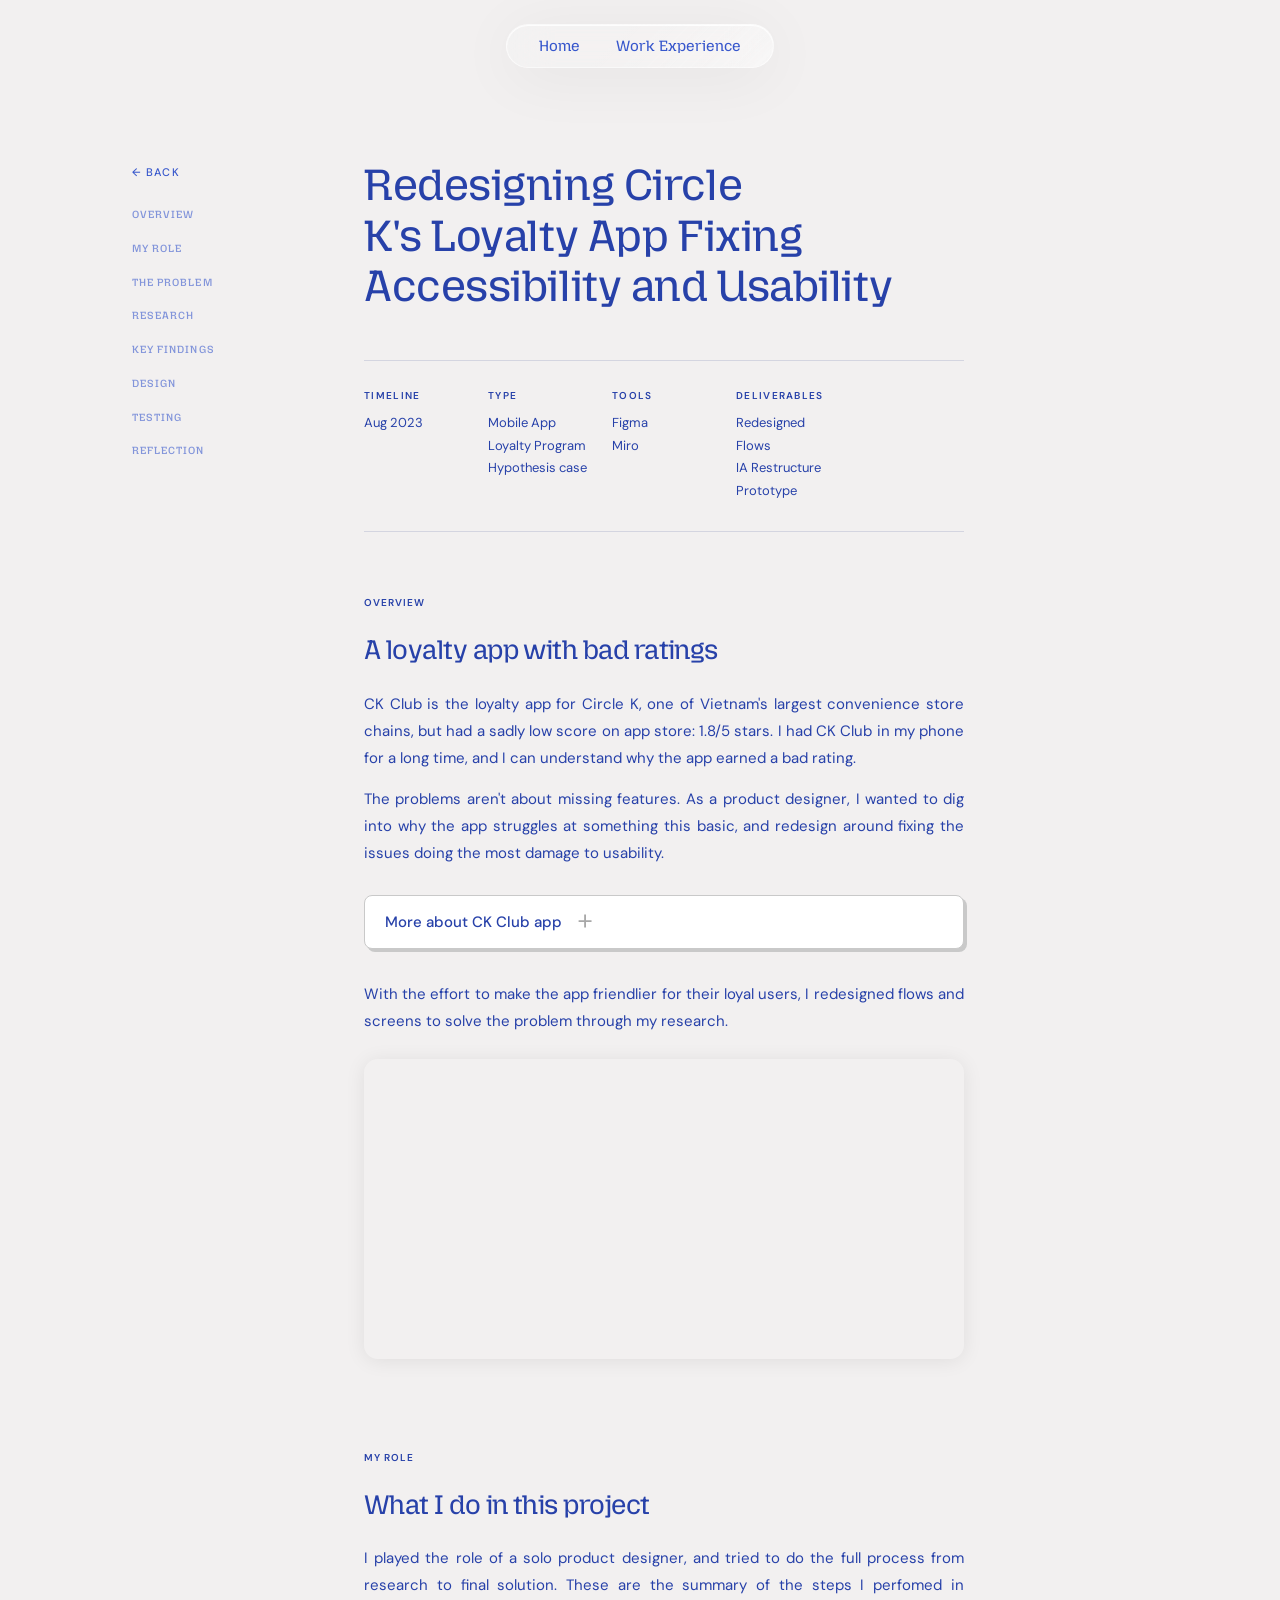
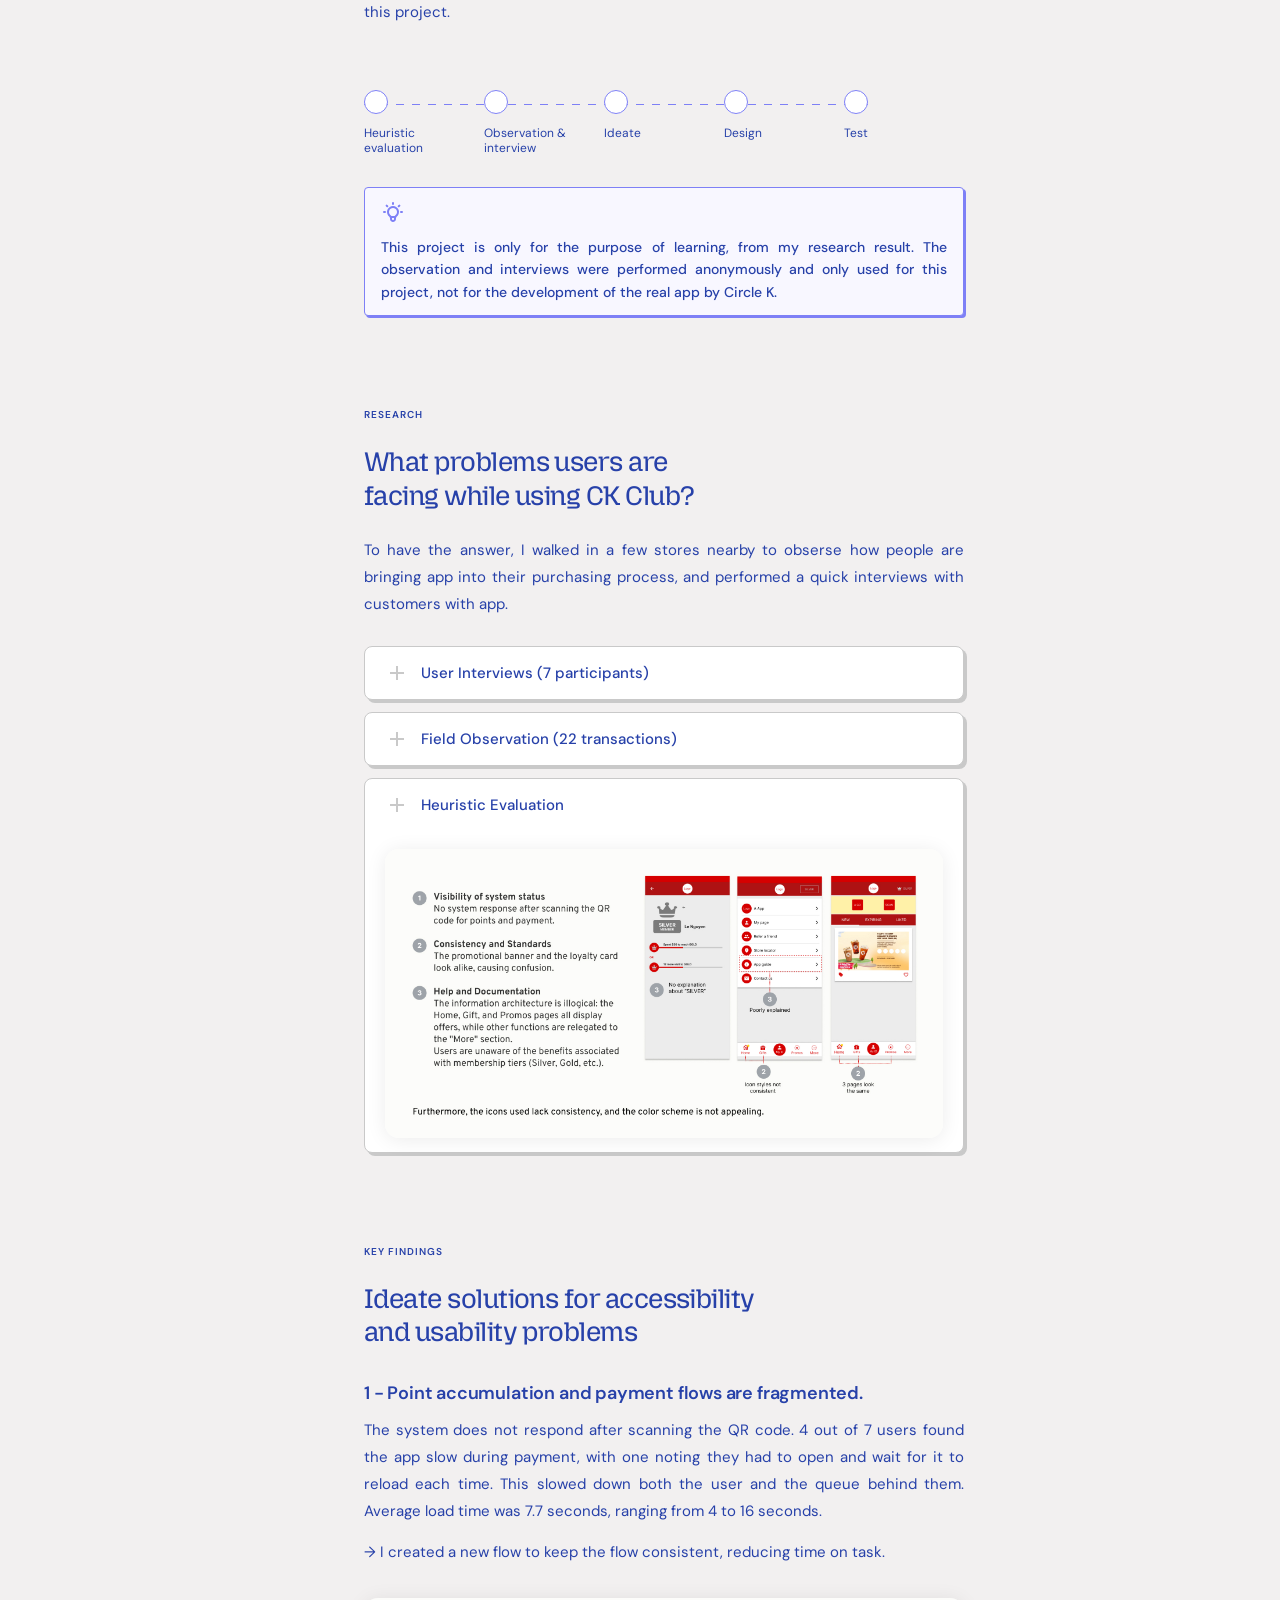
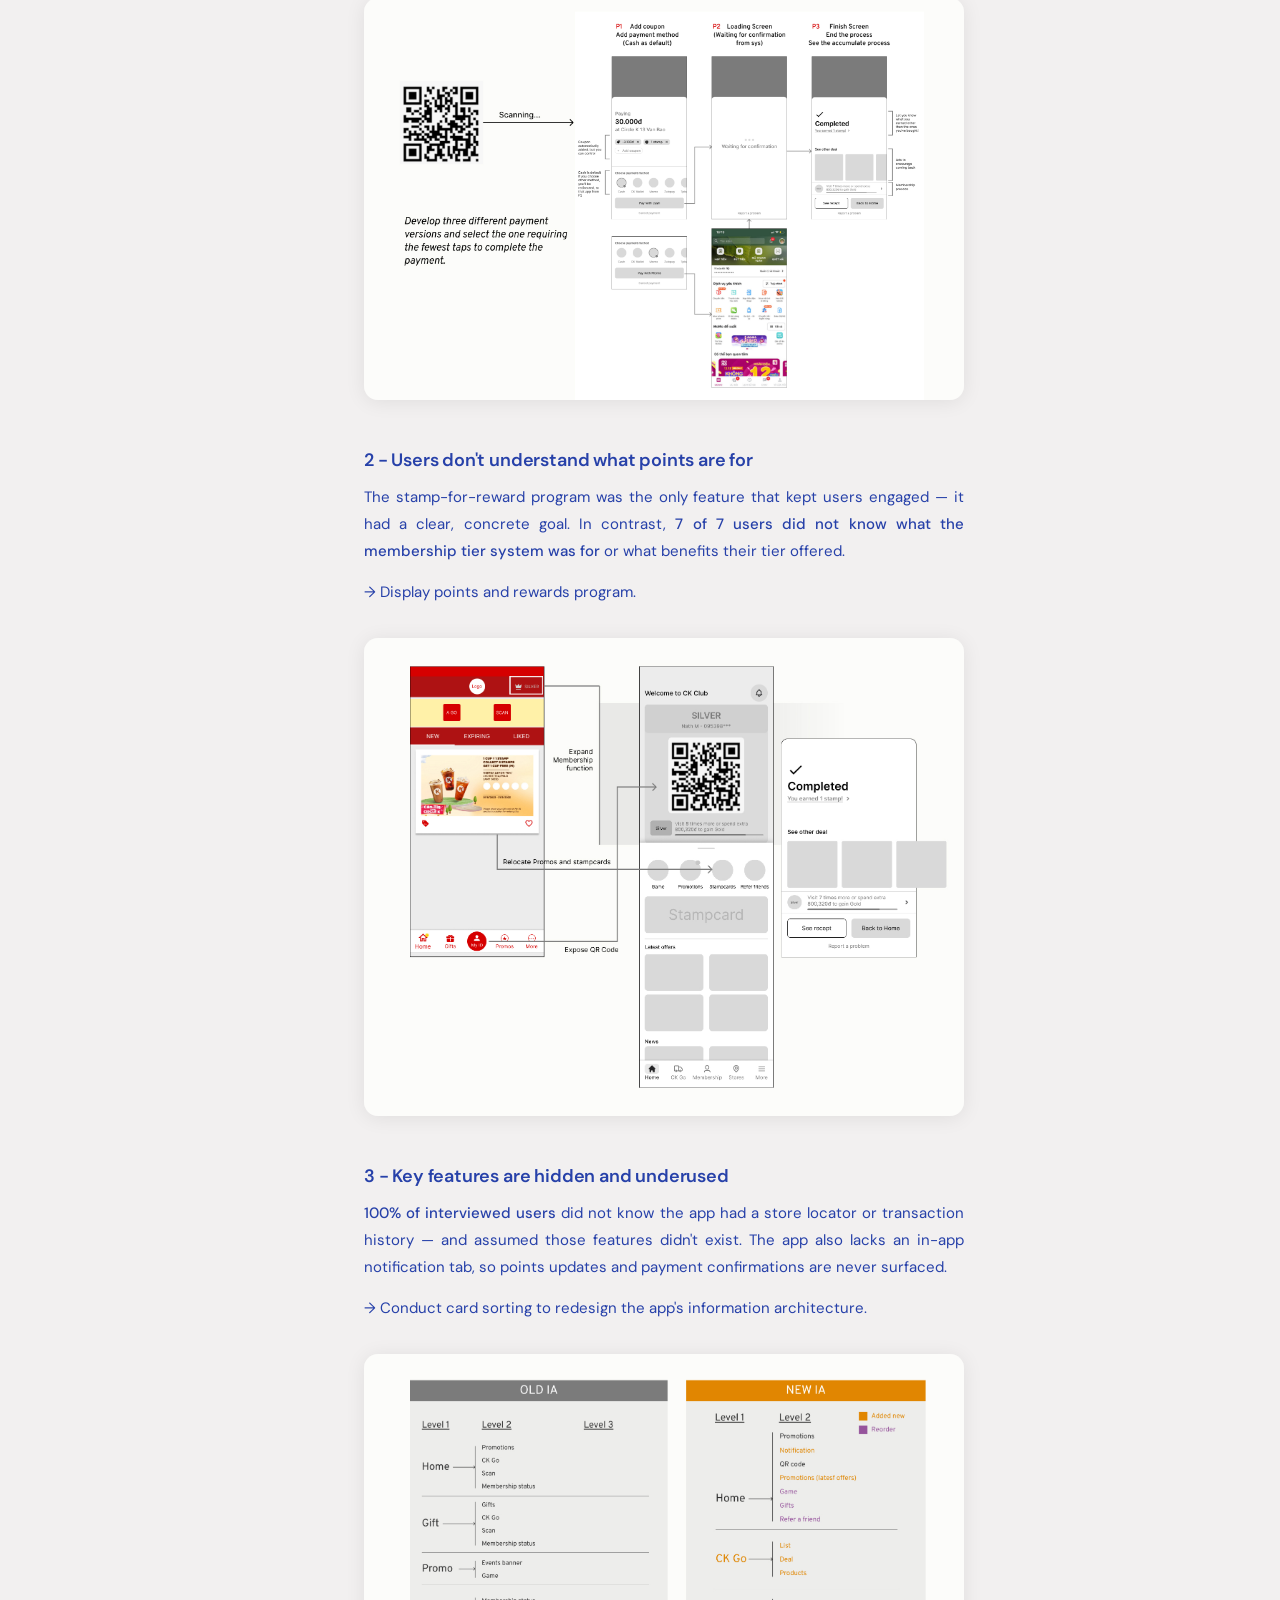
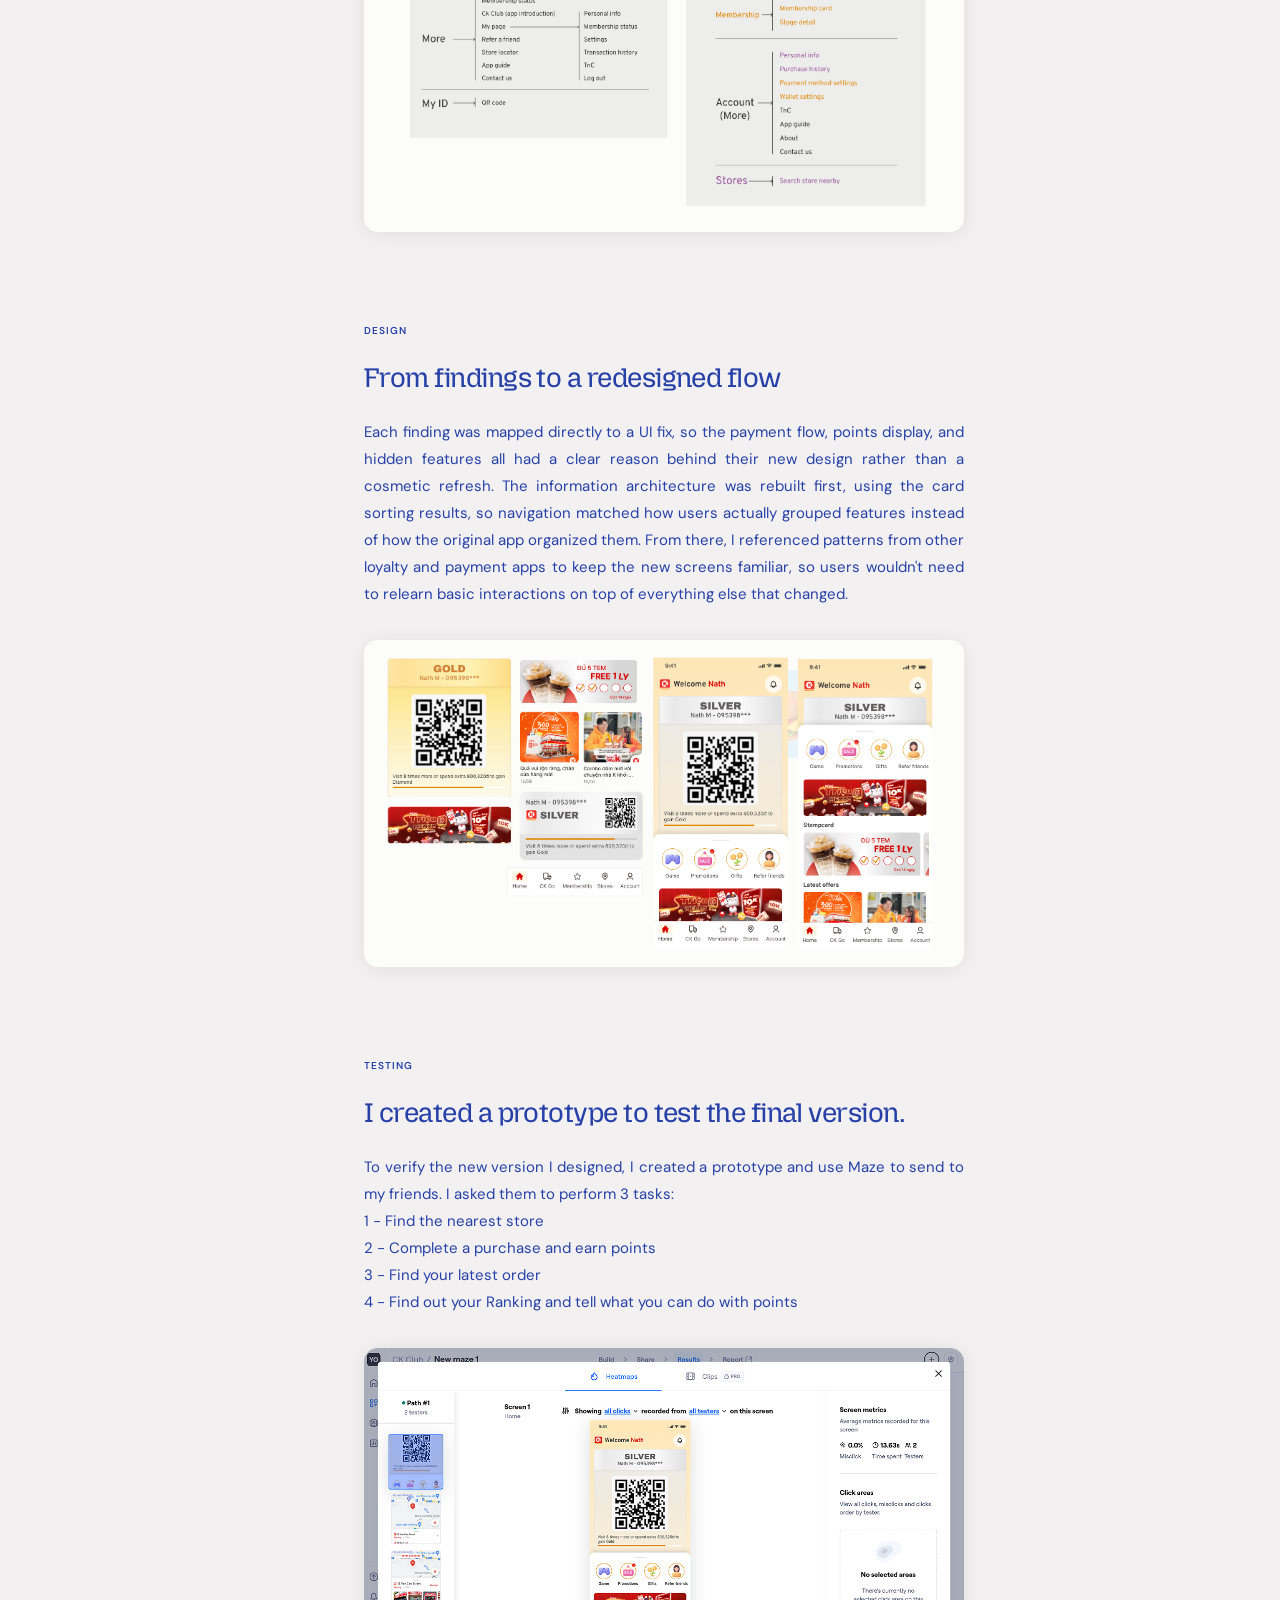
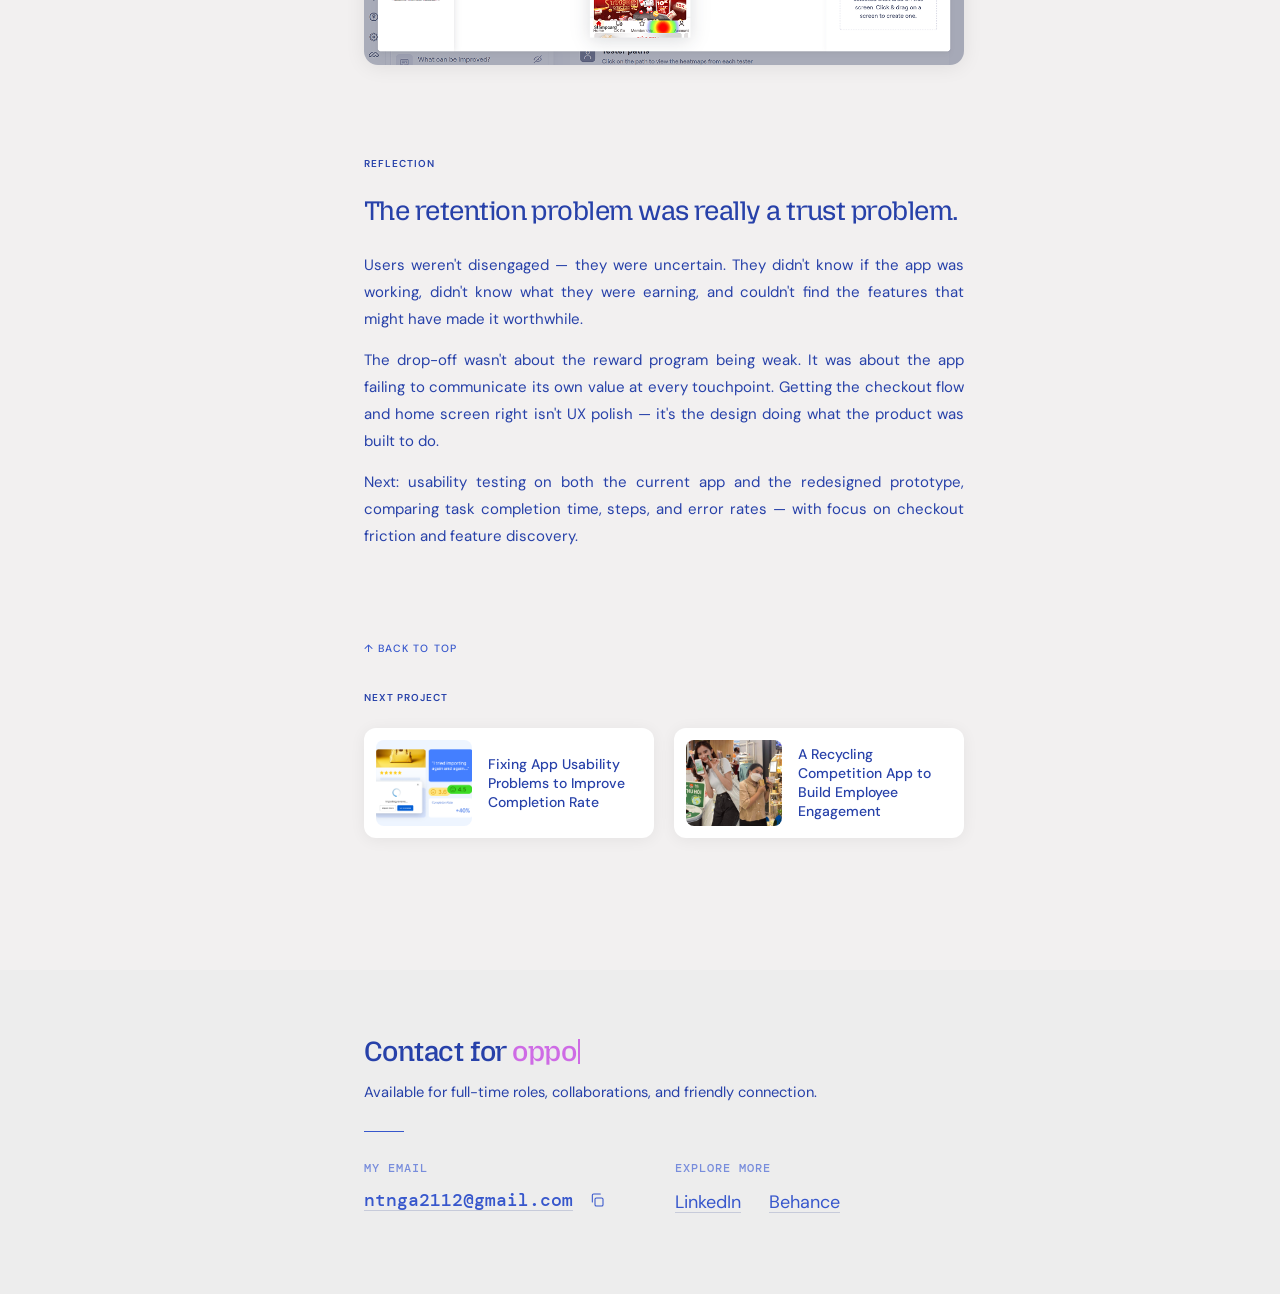
==== commit e464a8c0: "Update 16/9" ====
--- a/ck-club.html
+++ b/ck-club.html
@@ -20,18 +20,12 @@
           <path d="M6 19H9V14C9 13.7167 9.096 13.4793 9.288 13.288C9.48 13.0967 9.71733 13.0007 10 13H14C14.2833 13 14.521 13.096 14.713 13.288C14.905 13.48 15.0007 13.7173 15 14V19H18V10L12 5.5L6 10V19ZM4 19V10C4 9.68333 4.071 9.38333 4.213 9.1C4.355 8.81667 4.55067 8.58333 4.8 8.4L10.8 3.9C11.15 3.63333 11.55 3.5 12 3.5C12.45 3.5 12.85 3.63333 13.2 3.9L19.2 8.4C19.45 8.58333 19.646 8.81667 19.788 9.1C19.93 9.38333 20.0007 9.68333 20 10V19C20 19.55 19.804 20.021 19.412 20.413C19.02 20.805 18.5493 21.0007 18 21H14C13.7167 21 13.4793 20.904 13.288 20.712C13.0967 20.52 13.0007 20.2827 13 20V15H11V20C11 20.2833 10.904 20.521 10.712 20.713C10.52 20.905 10.2827 21.0007 10 21H6C5.45 21 4.97933 20.8043 4.588 20.413C4.19667 20.0217 4.00067 19.5507 4 19Z" fill="currentColor"/>
         </svg>
       </a>
-      <a href="#" aria-disabled="true" tabindex="-1" data-tooltip="About me">
-        <span class="nav-label">About me</span>
+      <a href="work-exp.html" data-tooltip="Work Experience">
+        <span class="nav-label">Work Experience</span>
         <svg class="nav-icon" viewBox="0 0 24 24" fill="none" aria-hidden="true">
           <path d="M5.85 17.1C6.7 16.45 7.65 15.9377 8.7 15.563C9.75 15.1883 10.85 15.0007 12 15C13.15 14.9993 14.25 15.187 15.3 15.563C16.35 15.939 17.3 16.4513 18.15 17.1C18.7333 16.4167 19.1877 15.6417 19.513 14.775C19.8383 13.9083 20.0007 12.9833 20 12C20 9.78333 19.221 7.89567 17.663 6.337C16.105 4.77833 14.2173 3.99933 12 4C9.78267 4.00067 7.895 4.78 6.337 6.338C4.779 7.896 4 9.78333 4 12C4 12.9833 4.16267 13.9083 4.488 14.775C4.81333 15.6417 5.26733 16.4167 5.85 17.1ZM9.513 11.987C8.83767 11.313 8.5 10.484 8.5 9.5C8.5 8.516 8.83767 7.68667 9.513 7.012C10.1883 6.33733 11.0173 6 12 6C12.9827 6 13.812 6.33767 14.488 7.013C15.164 7.68833 15.5013 8.51733 15.5 9.5C15.4987 10.4827 15.1613 11.312 14.488 11.988C13.8147 12.664 12.9853 13.0013 12 13C11.0147 12.9987 10.1853 12.6613 9.512 11.988M12 22C10.6167 22 9.31667 21.7373 8.1 21.212C6.88334 20.6867 5.825 19.9743 4.925 19.075C4.025 18.1757 3.31267 17.1173 2.788 15.9C2.26333 14.6827 2.00067 13.3827 2 12C1.99933 10.6173 2.262 9.31733 2.788 8.1C3.314 6.88267 4.02633 5.82433 4.925 4.925C5.82367 4.02567 6.882 3.31333 8.1 2.788C9.318 3.31333 10.618 2 12 2C13.382 2 14.682 2.26267 15.9 2.788C17.118 3.31333 18.1763 4.02567 19.075 4.925C19.9737 5.82433 20.6863 6.88267 21.213 8.1C21.7397 9.31733 22.002 10.6173 22 12C21.998 13.3827 21.7353 14.6827 21.212 15.9C20.6887 17.1173 19.9763 18.1757 19.075 19.075C18.1737 19.9743 17.1153 20.687 15.9 21.213C14.6847 21.739 13.3847 22.0013 12 22ZM14.5 19.613C15.2833 19.3543 16 18.9833 16.65 18.5C16 18.0167 15.2833 17.646 14.5 17.388C13.7167 17.13 12.8833 17.0007 12 17C11.1167 16.9993 10.2833 17.1287 9.5 17.388C8.71667 17.6473 8 18.018 7.35 18.5C8 18.9833 8.71667 19.3543 9.5 19.613C10.2833 19.8717 11.1167 20.0007 12 20C12.8833 19.9993 13.7167 19.8703 14.5 19.613ZM13.075 10.575C13.3583 10.2917 13.5 9.93333 13.5 9.5C13.5 9.06667 13.3583 8.70833 13.075 8.425C12.7917 8.14167 12.4333 8 12 8C11.5667 8 11.2083 8.14167 10.925 8.425C10.6417 8.70833 10.5 9.06667 10.5 9.5C10.5 9.93333 10.6417 10.2917 10.925 10.575C11.2083 10.8583 11.5667 11 12 11C12.4333 11 12.7917 10.8583 13.075 10.575Z" fill="currentColor"/>
         </svg>
       </a>
-      <a href="#" aria-disabled="true" tabindex="-1" data-tooltip="Resume">
-        <span class="nav-label">Resume</span>
-        <svg class="nav-icon" viewBox="0 0 24 24" fill="none" aria-hidden="true">
-          <path d="M5 21C4.45 21 3.97933 20.8043 3.588 20.413C3.19667 20.0217 3.00067 19.5507 3 19V5C3 4.45 3.196 3.97933 3.588 3.588C3.98 3.19667 4.45067 3.00067 5 3H9.2C9.41667 2.4 9.77933 1.91667 10.288 1.55C10.7967 1.18333 11.3673 1 12 1C12.6327 1 13.2037 1.18333 13.713 1.55C14.2223 1.91667 14.5847 2.4 14.8 3H19C19.55 3 20.021 3.196 20.413 3.588C20.805 3.98 21.0007 4.45067 21 5V19C21 19.55 20.8043 20.021 20.413 20.413C20.0217 20.805 19.5507 21.0007 19 21H5ZM5 19H19V5H5V19ZM8 17H13C13.2833 17 13.521 16.904 13.713 16.712C13.905 16.52 14.0007 16.2827 14 16C13.9993 15.7173 13.9033 15.48 13.712 15.288C13.5207 15.096 13.2833 15 13 15H8C7.71667 15 7.47933 15.096 7.288 15.288C7.09667 15.48 7.00067 15.7173 7 16C6.99933 16.2827 7.09533 16.5203 7.288 16.713C7.48067 16.9057 7.718 17.0013 8 17ZM8 13H16C16.2833 13 16.521 12.904 16.713 12.712C16.905 12.52 17.0007 12.2827 17 12C16.9993 11.7173 16.9033 11.48 16.712 11.288C16.5207 11.096 16.2833 11 16 11H8C7.71667 11 7.47933 11.096 7.288 11.288C7.09667 11.48 7.00067 11.7173 7 12C6.99933 12.2827 7.09533 12.5203 7.288 12.713C7.48067 12.9057 7.718 13.0013 8 13ZM8 9H16C16.2833 9 16.521 8.904 16.713 8.712C16.905 8.52 17.0007 8.28267 17 8C16.9993 7.71733 16.9033 7.48 16.712 7.288C16.5207 7.096 16.2833 7 16 7H8C7.71667 7 7.47933 7.096 7.288 7.288C7.09667 7.48 7.00067 7.71733 7 8C6.99933 8.28267 7.09533 8.52033 7.288 8.713C7.48067 8.90567 7.718 9.00133 8 9ZM12.538 4.038C12.6793 3.896 12.75 3.71667 12.75 3.5C12.75 3.28333 12.679 3.10433 12.537 2.963C12.395 2.82167 12.216 2.75067 12 2.75C11.784 2.74933 11.605 2.82033 11.463 2.963C11.321 3.10567 11.25 3.28467 11.25 3.5C11.25 3.71533 11.321 3.89467 11.463 4.038C11.605 4.18133 11.784 4.252 12 4.25C12.216 4.248 12.3953 4.178 12.538 4.038Z" fill="currentColor"/>
-        </svg>
-      </a>
     </nav>
   </div>
 
@@ -40,16 +34,17 @@
 
     <!-- ── Sidebar ── -->
     <aside class="sidebar" aria-label="Page sections">
-      <a href="index.html" class="back-link">← Work</a>
+      <a href="index.html" class="back-link">← Back</a>
       <nav class="section-nav" aria-label="Case study sections">
         <a href="#overview">Overview</a>
         <a href="#my-role">My role</a>
         <a href="#problem">The Problem</a>
         <a href="#research">Research</a>
         <a href="#findings">Key Findings</a>
+        <a href="#design">Design</a>
+        <a href="#testing">Testing</a>
         <a href="#reflection">Reflection</a>
       </nav>
-      <a href="#top" class="back-top">↑ Back to top</a>
     </aside>
 
     <!-- ── Main content ── -->
@@ -57,7 +52,8 @@
 
       <!-- Overview -->
       <section>
-        <h1 class="hero-title">CK Club — Redesigning Circle K's Loyalty App to Reduce User Drop-off</h1>
+        <h1 class="hero-title">Redesigning Circle K's Loyalty App Fixing Accessibility and Usability
+        </h1>
 
         <div class="meta-grid">
           <div>
@@ -79,21 +75,17 @@
         </div>
       </section>
 
-      <video autoplay muted loop playsinline class="section-image" width="880" height="auto">
-        <source src="Elements/slide_vid.mp4" type="video/mp4">
-        Your browser doesn't support HTML5 video.
-      </video>
-
       <!-- Overview -->
       <section id="overview" class="case-section">
         <div class="section-label">Overview</div>
-        <h2 class="section-heading">What's with CK Club?</h2>
-        <div class="section-body">
-          <p>CK Club is a loyalty app by Circle K, a famous convenience store chain in Vietnam. With the appearance of several convenience chains (GS25, Family Mart, Seven-Eleven,.... customer retention is more challenging than ever, the company wants some changes to improve the situation.</p>
-        </div>
-          <div class="method-item" style="margin-top:28px; border: 1px solid #c9c9c9; box-shadow: none; padding: 12px 12px;">
-            <div class="method-name" style="font-weight:500;color: #6d7784;">
-              Read more about CK Club app
+        <h2 class="section-heading">A loyalty app with bad ratings</h2>
+        <div class="section-body">
+          <p>CK Club is the loyalty app for Circle K, one of Vietnam's largest convenience store chains, but had a sadly low score on app store: 1.8/5 stars. I had CK Club in my phone for a long time, and I can understand why the app earned a bad rating.</p>
+          <p>The problems aren't about missing features. As a product designer, I wanted to dig into why the app struggles at something this basic, and redesign around fixing the issues doing the most damage to usability.</p>
+        </div>
+          <div class="method-item" style="margin-top:28px; margin-bottom: 32px;">
+            <div class="method-name" style="font-weight:500;color: var(--ink);">
+              More about CK Club app
               <svg class="method-icon" width="11" height="11" viewBox="0 0 26 26" fill="none" xmlns="http://www.w3.org/2000/svg" aria-hidden="true">
                 <path d="M19 12.998H13V18.998H11V12.998H5V10.998H11V4.99805H13V10.998H19V12.998Z" fill="#a8a8a8"/>
               </svg>
@@ -102,199 +94,195 @@
             <strong>App domain</strong> <br> Loyalty, Commercial <br>
               <strong>Customers use app for:</strong> <br> Track loyalty points, track purchase history, find store locations, find discount deals <br>
             <strong>Company uses app for</strong> <br> Keep loyal customers, increase impression for partner's campaigns
-            </div>
-          </div>
-
-        <h2 class="section-heading">Hypothesis problem to solve</h2>
-        <div class="section-body">
-          <p>To learn how a loyalty app work and to avoid redesigning UI that did not based on any real context, I came up with a hypothesis problem to work on.</p>
-          <h2 class="quote">"By Aug 2023, after a free-drinks giveaway marketing campaign, CK Club doubled the number of new user comparing to the previous month. However after 2 weeks, the number of Active Users reduced by 80%, making a great loss on marketing investment."</h2> 
-          <p>As a product designer working on this app, my job was to identify the problem and propose the solution to keep users from leaving app early.</p>
-          <div class="callout">
-            <svg class="callout-icon" width="24" height="24" viewBox="0 0 24 24" fill="none" xmlns="http://www.w3.org/2000/svg" aria-hidden="true">
-              <path d="M3 12H4M12 3V4M20 12H21M5.6 5.6L6.3 6.3M18.4 5.6L17.7 6.3M9.7 17H14.3M9 16C8.16047 15.3704 7.54033 14.4925 7.22743 13.4908C6.91453 12.4892 6.92473 11.4144 7.25658 10.4189C7.58844 9.4233 8.22512 8.55739 9.07645 7.94379C9.92778 7.33019 10.9506 7 12 7C13.0494 7 14.0722 7.33019 14.9236 7.94379C15.7749 8.55739 16.4116 9.4233 16.7434 10.4189C17.0753 11.4144 17.0855 12.4892 16.7726 13.4908C16.4597 14.4925 15.8395 15.3704 15 16C14.6096 16.3865 14.3156 16.8594 14.1419 17.3806C13.9681 17.9018 13.9195 18.4566 14 19C14 19.5304 13.7893 20.0391 13.4142 20.4142C13.0391 20.7893 12.5304 21 12 21C11.4696 21 10.9609 20.7893 10.5858 20.4142C10.2107 20.0391 10 19.5304 10 19C10.0805 18.4566 10.0319 17.9018 9.85813 17.3806C9.6844 16.8594 9.39043 16.3865 9 16Z" stroke="currentColor" stroke-width="2" stroke-linecap="round" stroke-linejoin="round"/>
-            </svg>
-            This project focused on solving a hypothesis problem that I assume might happen to a loyalty app. This project is only for the purpose of learning, and was not a job for Circle K.
-          </div>
-        </div>
-      </section>
-
-      <div class="section-divider"></div>
+            </div>          
+          </div>
+        <div class="section-body">
+        <p>With the effort to make the app friendlier for their loyal users, I redesigned flows and screens to solve the problem through my research. </p>       </div>           
+        <video autoplay muted loop playsinline class="section-image" width="880" height="auto" style="margin-top: 24px;">
+          <source src="Elements/ck-3 scr.mp4" type="video/mp4">
+          Your browser doesn't support HTML5 video.
+        </video>          
+      </section>
 
       <!-- My Role -->
       <section id="my-role" class="case-section">
         <div class="section-label">My role</div>
         <h2 class="section-heading">What I do in this project</h2>
         <div class="section-body">
-          <p>I played the role of a solo product designer, and tried to do the full process from research to final solution. With the problem stated above, I reframed the challenges and the scope of the project. These are the summary of the steps I perfomed in this project.</p>
+          <p>I played the role of a solo product designer, and tried to do the full process from research to final solution. These are the summary of the steps I perfomed in this project.</p>
         <!-- Process Flow Diagram -->
         <div class="process-flow-section" style="margin-top: 64px;">
           <div class="process-container">
             <div class="process-flow">
               <div class="process-step">
                 <div class="step-circle">1</div>
-                <div class="step-label">Reframe the problem</div>
+                <div class="step-label">Heuristic evaluation</div>
               </div>
 
               <div class="process-step">
                 <div class="step-circle">2</div>
-                <div class="step-label">Assumption</div>
+                <div class="step-label">Observation & interview</div>
               </div>
 
               <div class="process-step">
                 <div class="step-circle">3</div>
-                <div class="step-label">Research</div>
+                <div class="step-label">Ideate</div>
               </div>
 
               <div class="process-step">
                 <div class="step-circle">4</div>
-                <div class="step-label">Verify assumption</div>
+                <div class="step-label">Design</div>
               </div>
 
               <div class="process-step">
                 <div class="step-circle">5</div>
-                <div class="step-label">Create UI solution</div>
+                <div class="step-label">Test</div>
               </div>
             </div>
           </div>
         </div>
-      </section>
-
-      <div class="section-divider"></div>
-
-      <!-- The Challenge -->
-      <section id="problem" class="case-section">
-        <div class="section-label">The problems</div>
-        <h2 class="section-heading">High install rate and high churn-rate.</h2>
-        <div class="section-body">
-          <p>To clearly understand the problem, my job was to find the answer to the research question:</p>
-          <h2 class="quote">"What makes user come to use app, and what stop them from keep using app?"</h2>
-        </div>
-
-          <div class="finding">
-            <div class="finding-title">What make users come</div>
-            <div class="finding-body">The stamp-for-reward program was the only feature that kept users engaged — it had a clear, concrete goal. In contrast, <strong>7 of 7 users did not know what the membership tier system was for</strong> or what benefits their tier offered.</div>
-            <blockquote>"I open the QR to collect stamps and check how many I've earned. When I hit 5, I get a free drink — the cashier handles the redemption automatically."</blockquote>
-            <div class="finding-suggestion">→ Restructure the home screen to surface membership status, QR code, and next-reward progress immediately on open.</div>
-          </div>
-
-        <div class="method-list" style="margin-top: 28px;">
+          <div class="callout" style="margin-top: 32px;">
+            <svg class="callout-icon" width="24" height="24" viewBox="0 0 24 24" fill="none" xmlns="http://www.w3.org/2000/svg" aria-hidden="true">
+              <path d="M3 12H4M12 3V4M20 12H21M5.6 5.6L6.3 6.3M18.4 5.6L17.7 6.3M9.7 17H14.3M9 16C8.16047 15.3704 7.54033 14.4925 7.22743 13.4908C6.91453 12.4892 6.92473 11.4144 7.25658 10.4189C7.58844 9.4233 8.22512 8.55739 9.07645 7.94379C9.92778 7.33019 10.9506 7 12 7C13.0494 7 14.0722 7.33019 14.9236 7.94379C15.7749 8.55739 16.4116 9.4233 16.7434 10.4189C17.0753 11.4144 17.0855 12.4892 16.7726 13.4908C16.4597 14.4925 15.8395 15.3704 15 16C14.6096 16.3865 14.3156 16.8594 14.1419 17.3806C13.9681 17.9018 13.9195 18.4566 14 19C14 19.5304 13.7893 20.0391 13.4142 20.4142C13.0391 20.7893 12.5304 21 12 21C11.4696 21 10.9609 20.7893 10.5858 20.4142C10.2107 20.0391 10 19.5304 10 19C10.0805 18.4566 10.0319 17.9018 9.85813 17.3806C9.6844 16.8594 9.39043 16.3865 9 16Z" stroke="currentColor" stroke-width="2" stroke-linecap="round" stroke-linejoin="round"/>
+            </svg>
+            This project is only for the purpose of learning, from my research result. The observation and interviews were performed anonymously and only used for this project, not for the development of the real app by Circle K.
+          </div>
+      </section>
+
+
+      <!-- Research -->
+      <section id="research" class="case-section">
+        <div class="section-label">Research</div>
+        <h2 class="section-heading">What problems users are facing while using CK Club? </h2>
+        <div class="section-body">
+          <p>To have the answer, I walked in a few stores nearby to obserse how people are bringing app into their purchasing process, and performed a quick interviews with customers with app.</p>
+        </div>
+
+        <div class="method-list">
           <div class="method-item">
             <div class="method-name">
               <svg class="method-icon" width="24" height="24" viewBox="0 0 24 24" fill="none" xmlns="http://www.w3.org/2000/svg" aria-hidden="true">
                 <path d="M19 12.998H13V18.998H11V12.998H5V10.998H11V4.99805H13V10.998H19V12.998Z" fill="currentColor"/>
               </svg>
-              80% drop-off after using app
-            </div>
-            <div class="method-desc">Users downloaded app using extrisic motivation, but had low internal motivation to continue using app.</div>
+              User Interviews (7 participants)
+            </div>
+            <div class="method-desc">A 5–7 min sessions for customers at Circle K stores during evening hours. Covered motivation for downloading, current habits, feature awareness, and expectations.</div>
           </div>
           <div class="method-item">
             <div class="method-name">
               <svg class="method-icon" width="24" height="24" viewBox="0 0 24 24" fill="none" xmlns="http://www.w3.org/2000/svg" aria-hidden="true">
                 <path d="M19 12.998H13V18.998H11V12.998H5V10.998H11V4.99805H13V10.998H19V12.998Z" fill="currentColor"/>
               </svg>
-              Hypothesis 2
-            </div>
-            <div class="method-desc">The app's perceived value is too low for users to keep returning.</div>
+              Field Observation (22 transactions)
+            </div>
+            <div class="method-desc">Tracked live checkout behavior at a Circle K location. Measured time, payment method, and step-by-step flow for CK Club users vs. non-users.
+            <table class="obs-table" style="margin-top: 16px;">
+              <thead>
+                <tr>
+                  <th scope="col">Metric</th>
+                  <th scope="col">Result</th>
+                </tr>
+              </thead>
+              <tbody>
+                <tr><td>CK Club usage rate among observed transactions</td><td>22.5%</td></tr>
+                <tr><td>Avg. checkout time with CK Club</td><td>25.5 seconds</td></tr>
+                <tr><td>Avg. checkout time without CK Club</td><td>14.2 seconds</td></tr>
+                <tr><td>Payment via e-wallet/transfer (CK users)</td><td>60% (3 of 5)</td></tr>
+                <tr><td>Payment via e-wallet/transfer (non-CK users)</td><td>47% (8 of 17)</td></tr>
+              </tbody>
+            </table>
+            </div>
           </div>
           <div class="method-item">
             <div class="method-name">
               <svg class="method-icon" width="24" height="24" viewBox="0 0 24 24" fill="none" xmlns="http://www.w3.org/2000/svg" aria-hidden="true">
                 <path d="M19 12.998H13V18.998H11V12.998H5V10.998H11V4.99805H13V10.998H19V12.998Z" fill="currentColor"/>
               </svg>
-              Hypothesis 3
-            </div>
-            <div class="method-desc">There is not enough motivation to open the app regularly.</div>
-          </div>
-        </div>
-      <h2 class="section-heading">Project scope</h2>
-          <p>Within this project, I will only discover the problem with usability and frontend problem.</p>
-      </section>
-
-      <div class="section-divider"></div>
-
-      <!-- Research -->
-      <section id="research" class="case-section">
-        <div class="section-label">Research</div>
-        <h2 class="section-heading">Listening before designing.</h2>
-        <div class="section-body">
-          <p>Three methods ran in parallel to understand where friction actually came from — not just where users said it came from.</p>
-        </div>
-
-        <div class="method-list">
-          <div class="method-item">
-            <div class="method-name">User Interviews — 7 participants</div>
-            <div class="method-desc">Split into current users and churned users. 5–7 min sessions at Circle K stores during evening hours. Covered motivation for downloading, current habits, feature awareness, and expectations.</div>
-          </div>
-          <div class="method-item">
-            <div class="method-name">Field Observation — 22 transactions</div>
-            <div class="method-desc">Tracked live checkout behavior at a Circle K location. Measured time, payment method, and step-by-step flow for CK Club users vs. non-users.</div>
-          </div>
-          <div class="method-item">
-            <div class="method-name">Heuristic Evaluation</div>
+              Heuristic Evaluation
+            </div>
             <div class="method-desc">Audited the current app against Nielsen's usability principles: visibility of system status, consistency, recognition over recall, and help/documentation.</div>
-          </div>
-        </div>
-
-        <table class="obs-table">
-          <thead>
-            <tr>
-              <th scope="col">Metric</th>
-              <th scope="col">Result</th>
-            </tr>
-          </thead>
-          <tbody>
-            <tr><td>CK Club usage rate among observed transactions</td><td>22.5%</td></tr>
-            <tr><td>Avg. checkout time with CK Club</td><td>25.5 seconds</td></tr>
-            <tr><td>Avg. checkout time without CK Club</td><td>14.2 seconds</td></tr>
-            <tr><td>Payment via e-wallet/transfer (CK users)</td><td>60% (3 of 5)</td></tr>
-            <tr><td>Payment via e-wallet/transfer (non-CK users)</td><td>47% (8 of 17)</td></tr>
-          </tbody>
-        </table>
-
-        <img src="Elements/Blueprint.jpg"
-             alt="Checkout flow blueprint from field observation at Circle K"
-             class="section-image"
-             width="880" height="495"
-             loading="lazy" />
-      </section>
-
-      <div class="section-divider"></div>
+          <img src="Elements/ck-heuristic.jpg"
+               alt="Heuristic evaluation of CK Club app against Nielsen's usability principles"
+               class="section-image"
+               loading="lazy" />          
+          </div>
+        </div>
+      </section>
+
 
       <!-- Key Findings -->
       <section id="findings" class="case-section">
         <div class="section-label">Key Findings</div>
-        <h2 class="section-heading">Three problems, all pointing at the same gap.</h2>
-        <div class="section-body">
-          <p>Users weren't disengaged — the app was actively getting in their way.</p>
-        </div>
-
-        <div style="margin-top: 32px;">
-          <div class="finding">
-            <div class="finding-number">Finding 01</div>
-            <div class="finding-title">Checkout is too slow and gives no feedback</div>
-            <div class="finding-body">5 of 7 users said the app slows them down at checkout, especially on a poor connection. Opening the app alone averaged 7.7 seconds during the queue. Users who paid by e-wallet had to switch between two apps mid-checkout. Critically, the app gives no confirmation that points were added — users had no way to verify the transaction registered.</div>
-            <div class="finding-suggestion">→ Streamline checkout. Allow points accumulation via phone number as an alternative to QR scanning.</div>
-          </div>
-
-          <div class="finding">
-            <div class="finding-number">Finding 02</div>
-            <div class="finding-title">Users don't understand what points are for</div>
-            <div class="finding-body">The stamp-for-reward program was the only feature that kept users engaged — it had a clear, concrete goal. In contrast, <strong>7 of 7 users did not know what the membership tier system was for</strong> or what benefits their tier offered.</div>
-            <blockquote>"I open the QR to collect stamps and check how many I've earned. When I hit 5, I get a free drink — the cashier handles the redemption automatically."</blockquote>
-            <div class="finding-suggestion">→ Restructure the home screen to surface membership status, QR code, and next-reward progress immediately on open.</div>
-          </div>
-
-          <div class="finding">
-            <div class="finding-number">Finding 03</div>
-            <div class="finding-title">Key features are hidden and underused</div>
-            <div class="finding-body"><strong>100% of interviewed users</strong> did not know the app had a store locator or transaction history — and assumed those features didn't exist. The app also lacks an in-app notification tab, so points updates and payment confirmations are never surfaced.</div>
-            <div class="finding-suggestion">→ Conduct card sorting to redesign the app's information architecture.</div>
-          </div>
-        </div>
-      </section>
-
-      <div class="section-divider"></div>
+        <h2 class="section-heading">Ideate solutions for accessibility and usability problems</h2>
+        <div class="section-body">
+        </div>
+          <div style="margin-top: 32px;">
+          <div style="margin-bottom: 48px;">
+            <div class="finding-title">1 - Point accumulation and payment flows are fragmented.</div>
+            <div class="section-body">
+              <p>The system does not respond after scanning the QR code. 4 out of 7 users found the app slow during payment, with one noting they had to open and wait for it to reload each time. This slowed down both the user and the queue behind them. Average load time was 7.7 seconds, ranging from 4 to 16 seconds.</p>
+            <p>→ I created a new flow to keep the flow consistent, reducing time on task.</p>
+            </div>
+                        <img src="Elements/ck-fragment.jpg"
+                 alt="Fragmented payment flow"
+                 class="section-image"
+                 width="4514"
+                 loading="lazy" />
+          </div>
+          <div style="margin-bottom: 48px;">
+            <div class="finding-title">2 - Users don't understand what points are for</div>
+            <div class="section-body">
+              <p>The stamp-for-reward program was the only feature that kept users engaged — it had a clear, concrete goal. In contrast, <strong>7 of 7 users did not know what the membership tier system was for</strong> or what benefits their tier offered.</p>
+            <p>→ Display points and rewards program.</p>
+            </div>
+            <img src="Elements/ck-point.jpg"
+                 alt="Points and rewards program display"
+                 class="section-image"
+                 loading="lazy" />
+            </div>
+          <div style="margin-bottom: 48px;">
+            <div class="finding-title">3 - Key features are hidden and underused</div>
+            <div class="section-body">
+              <p><strong>100% of interviewed users</strong> did not know the app had a store locator or transaction history — and assumed those features didn't exist. The app also lacks an in-app notification tab, so points updates and payment confirmations are never surfaced.</p>
+            <p>→ Conduct card sorting to redesign the app's information architecture.</p>
+            </div>
+            <img src="Elements/ck-ia.jpg"
+                 alt="Card sorting results for the app's redesigned information architecture"
+                 class="section-image"
+                 loading="lazy" />
+
+          </div>
+      </section>
+
+
+      <!-- Design -->
+      <section id="design" class="case-section">
+        <div class="section-label">Design</div>
+        <h2 class="section-heading">From findings to a redesigned flow</h2>
+        <div class="section-body">
+          <p>Each finding was mapped directly to a UI fix, so the payment flow, points display, and hidden features all had a clear reason behind their new design rather than a cosmetic refresh. The information architecture was rebuilt first, using the card sorting results, so navigation matched how users actually grouped features instead of how the original app organized them. From there, I referenced patterns from other loyalty and payment apps to keep the new screens familiar, so users wouldn't need to relearn basic interactions on top of everything else that changed.</p>
+        </div>
+        <img src="Elements/ck-screen-ui.jpg"
+             alt="New UI screens designed from the research findings"
+             class="section-image"
+             loading="lazy" />
+      </section>
+
+
+      <!-- Testing -->
+      <section id="testing" class="case-section">
+        <div class="section-label">Testing</div>
+        <h2 class="section-heading">I created a prototype to test the final version.</h2>
+        <div class="section-body">
+          <P>To verify the new version I designed, I created a prototype and use Maze to send to my friends. I asked them to perform 3 tasks: <br> 1 - Find the nearest store <br> 2 - Complete a purchase and earn points <br> 3 - Find your latest order <br> 4 - Find out your Ranking and tell what you can do with points
+          </P>
+        </div>
+        <img src="Elements/ck-maze.png"
+             alt="Maze usability testing results"
+             class="section-image"
+             loading="lazy" />
+      </section>
+
 
       <!-- Reflection -->
       <section id="reflection" class="case-section">
@@ -307,7 +295,7 @@
         </div>
       </section>
 
-      <div class="section-divider"></div>
+      <a href="#top" class="back-top">↑ Back to top</a>
 
       <!-- Next Project -->
       <section id="next-project" class="case-section">
@@ -315,7 +303,7 @@
         <div class="next-project-grid">
           <a href="lai.html" class="next-project-card">
             <div class="next-project-img">
-              <img src="Elements/lai1.png"
+              <img src="Elements/lai-main.png"
                    alt="Fixing App Usability Problems to Improve Completion Rate"
                    loading="lazy" />
             </div>
@@ -335,9 +323,7 @@
     </main>
   </div>
 
-  <footer class="site-footer">
-    <p>Nora with my friend, Claude <svg width="22" height="22" viewBox="0 0 24 24" fill="var(--accent)" xmlns="http://www.w3.org/2000/svg" aria-hidden="true"><path d="M12 21.35l-1.45-1.32C5.4 15.36 2 12.28 2 8.5 2 5.42 4.42 3 7.5 3c1.74 0 3.41.81 4.5 2.09C13.09 3.81 14.76 3 16.5 3 19.58 3 22 5.42 22 8.5c0 3.78-3.4 6.86-8.55 11.54L12 21.35z"/></svg></p>
-  </footer>
+  <site-footer></site-footer>
 
   <div class="lightbox-overlay" id="lightbox">
     <button class="lightbox-close" aria-label="Close">&times;</button>
@@ -417,5 +403,7 @@
     });
   </script>
 
+  <script src="js/footer.js" defer></script>
+
 </body>
 </html>
--- a/CSS/main.css
+++ b/CSS/main.css
@@ -4,12 +4,13 @@
 
 /* ── Design tokens ── */
 :root {
-  --accent:        #3054D7;
+  --accent:        #3757CC;
   --accent-dark:   #515A7E;
+  --ink:           #2741A9;  /* same blue family as --accent, deeper — headings/body text */
   --muted:         #636485;  
   --border:        #D4D5E0;
   --border-card:   #C7CBDA;
-  --bg:            #fbfbfb;
+  --bg:            #F2F0F0;
   --surface:       #fff;
   --accent-subtle: #F0F3FF;
 
@@ -19,9 +20,9 @@
 
   /* Font stacks */
   --font-heading:   'Mozilla Headline', sans-serif;
-  --font-body:      'Inter', -apple-system, BlinkMacSystemFont, 'Helvetica Neue', sans-serif;
+  --font-body:      'DM Sans', -apple-system, BlinkMacSystemFont, 'Helvetica Neue', sans-serif;
   --font-signature: 'La Belle Aurore', cursive;
-  --font-quote:     'Instrument Serif', Georgia, 'Times New Roman', serif;
+  --font-quote:     'Lora', Georgia, 'Times New Roman', serif;
 }
 
 /* ── Reset ── */
@@ -38,7 +39,7 @@
   background-color: var(--bg);
   font-family: var(--font-body);
   font-optical-sizing: auto;
-  color: var(--accent-dark);
+  color: var(--ink);
   min-height: 100vh;
 }
 
@@ -69,7 +70,7 @@
 nav a {
   text-decoration: none;
   font-size: 15px;
-  color: #404040;
+  color: var(--accent);
   font-weight: 400;
   display: flex;
   align-items: center;
@@ -78,12 +79,11 @@
 }
 
 nav a:hover {
-  color: var(--accent);
   font-weight: 500;
 }
 
 nav a.active {
-  color: var(--accent);
+  color: var(--accent-dark);
   font-weight: 500;
 }
 
@@ -93,7 +93,7 @@
   font-weight: 600;
   letter-spacing: 0.1em;
   text-transform: uppercase;
-  color: var(--muted);
+  color: var(--ink);
   margin-bottom: 14px;
 }
 
@@ -103,7 +103,7 @@
   font-family: var(--font-heading);
   font-size: clamp(1.4rem, 2.5vw + 0.5rem, 2rem);
   font-weight: 400;
-  color: var(--accent-dark);
+  color: var(--ink);
   letter-spacing: -0.01em;
   line-height: 1.15;
   text-wrap: balance;
@@ -112,14 +112,14 @@
 /* ── Shared body text ── */
 .section-body {
   font-size: 15px;
-  color: #555570;
+  color: var(--ink);
   line-height: 1.8;
   max-width: 600px;
   text-wrap: pretty;
 }
 
 .section-body p + p { margin-top: 14px; }
-.section-body strong { color: var(--accent-dark); font-weight: 500; }
+.section-body strong { color: var(--ink); font-weight: 500; }
 
 /* ── Divider ── */
 .section-divider {
@@ -129,24 +129,241 @@
 }
 
 /* ── Footer ── */
+/* The <site-footer> custom element itself has no default width, so on a
+   flex body (page-home, page-work-exp) it shrink-wraps to its content
+   instead of stretching to the row — which makes the percentage width
+   below resolve against that shrunken box instead of the viewport.
+   Forcing it to a full-width block fixes that on every page. */
+site-footer {
+  display: block;
+  width: 100%;
+}
+
+/* Full-width background bar; .footer-inner caps, centers and pads the
+   actual content to match the homepage's .works-inner column exactly
+   (820px max-width, 48px/24px side padding). Project pages and the
+   work-exp page override .footer-inner's max-width AND padding to
+   mirror their own content container instead (see project.css and
+   work-exp.html) — both values must match or the footer text won't
+   line up with the content above it. */
 .site-footer {
-  display: flex;
+  display: block;
+  width: 100%;
+  margin: 0;
+  padding: 40px 0;
+  background: #EDEDED;
+  text-align: left;
+}
+
+.footer-inner {
+  max-width: 820px;
+  margin: 0 auto;
+  padding: 0 48px;
+}
+
+@media (max-width: 768px) {
+  .footer-inner {
+    padding: 0 24px;
+  }
+}
+
+.footer-heading {
+  font-family: var(--font-heading);
+  font-size: 28px;
+  font-weight: 500;
+  color: var(--ink);
+  margin-bottom: 12px;
+}
+
+.footer-type {
+  display: inline-block;
+  vertical-align: top;
+  color: #CE6BE5;
+}
+
+.footer-type-text {
+  display: inline-block;
+}
+
+.footer-type-cursor {
+  display: inline-block;
+  width: 2px;
+  height: 0.9em;
+  margin-left: 2px;
+  background: currentColor;
+  vertical-align: -0.1em;
+  animation: footer-type-blink 0.9s step-end infinite;
+}
+
+@keyframes footer-type-blink {
+  0%, 49% { opacity: 1; }
+  50%, 100% { opacity: 0; }
+}
+
+@media (prefers-reduced-motion: reduce) {
+  .footer-type-cursor {
+    animation: none;
+  }
+}
+
+.footer-desc {
+  font-family: var(--font-body);
+  font-size: 11pt;
+  line-height: 1.5;
+  color: var(--ink);
+  margin-bottom: 28px;
+  max-width: 520px;
+}
+
+.footer-divider {
+  width: 40px;
+  height: 1px;
+  background: var(--accent);
+  margin-bottom: 28px;
+}
+
+.footer-contact-row {
+  display: flex;
+  flex-wrap: wrap;
+  align-items: flex-start;
+  column-gap: 64px;
+  row-gap: 28px;
+  margin-bottom: 40px;
+}
+
+.footer-email {
+  display: inline-flex;
+  align-items: center;
+  gap: 10px;
+}
+
+.footer-email-link {
+  font-family: 'DM Mono', monospace;
+  font-size: 18px;
+  font-weight: 500;
+  color: var(--accent);
+  text-decoration: underline;
+  text-underline-offset: 4px;
+  text-decoration-color: var(--border-card);
+}
+
+.footer-copy-btn {
+  display: inline-grid;
+  grid-template-areas: "stack";
+  align-items: center;
+  justify-content: center;
+  width: 28px;
+  height: 28px;
+  padding: 0;
+  background: none;
+  border: none;
+  color: var(--accent);
+  cursor: pointer;
+  overflow: hidden;
+  white-space: nowrap;
+  transition: color 0.35s ease, width 0.35s ease;
+  font-family: 'DM Mono', monospace;
+  font-size: 13px;
+  font-weight: 500;
+}
+
+.footer-copy-icon,
+.footer-copy-done {
+  grid-area: stack;
+  display: inline-flex;
   align-items: center;
   justify-content: center;
   width: 100%;
-  margin-top: 60px;
-  padding-bottom: 40px;
-  text-align: center;
-}
-
-.site-footer p,
-.site-footer span {
-  font-family: var(--font-signature);
-  font-size: 24px;
+  gap: 6px;
+  transition: opacity 0.3s ease, transform 0.3s ease;
+}
+
+.footer-copy-btn svg {
+  width: 16px;
+  height: 16px;
+  flex-shrink: 0;
+}
+
+.footer-copy-icon {
+  opacity: 1;
+  transform: scale(1);
   color: var(--accent);
-  display: flex;
-  align-items: center;
-  gap: 6px;
+}
+
+.footer-copy-done {
+  opacity: 0;
+  transform: scale(0.85);
+  color: #4ADE80;
+  white-space: nowrap;
+  pointer-events: none;
+}
+
+.footer-copy-btn.is-copied {
+  width: 82px;
+  color: #4ADE80;
+}
+
+.footer-copy-btn.is-copied:hover {
+  color: #4ADE80;
+}
+
+.footer-copy-btn.is-copied .footer-copy-icon {
+  opacity: 0;
+  transform: scale(0.85);
+  pointer-events: none;
+}
+
+.footer-copy-btn.is-copied .footer-copy-done {
+  opacity: 1;
+  transform: scale(1);
+  transition-delay: 0.1s;
+  pointer-events: auto;
+}
+
+.footer-explore {
+  margin-bottom: 0;
+}
+
+.footer-label {
+  display: block;
+  font-family: 'DM Mono', monospace;
+  font-size: 12px;
+  font-weight: 500;
+  letter-spacing: 0.08em;
+  text-transform: uppercase;
+  color: #788DDC;
+  margin-bottom: 10px;
+}
+
+.footer-links {
+  display: flex;
+  flex-wrap: wrap;
+  align-items: flex-end;
+  height: 28px;
+  gap: 28px;
+  background: none;
+  backdrop-filter: none;
+  -webkit-backdrop-filter: none;
+  border: none;
+  border-radius: 0;
+  padding: 0;
+  box-shadow: none;
+}
+
+.footer-links a {
+  font-family: var(--font-body);
+  font-size: 18px;
+  color: var(--accent);
+  text-decoration: underline;
+  text-underline-offset: 4px;
+  text-decoration-color: var(--border-card);
+}
+
+@media (max-width: 640px) {
+  .site-footer {
+    padding-top: 48px;
+    padding-bottom: 40px;
+  }
 }
 
 /* ── Blockquote ── */
@@ -157,7 +374,7 @@
   font-family: var(--font-quote);
   font-style: italic;
   font-size: 15px;
-  color: var(--muted);
+  color: var(--accent);
   line-height: 1.65;
 }
 
@@ -228,76 +445,8 @@
 .image-caption {
   margin-top: 10px;
   font-size: 13px;
-  color: var(--muted);
+  color: var(--ink);
   text-align: center;
-}
-
-/* ── Project grid (index.html) ── */
-.projects-grid {
-  display: grid;
-  grid-template-columns: 1fr 1fr;
-  gap: 28px;
-  cursor: none;
-}
-
-.project-card {
-  display: flex;
-  flex-direction: column;
-  gap: 24px;
-  text-decoration: none;
-  color: inherit;
-}
-
-.project-card-image {
-  background: var(--surface);
-  border-radius: 18px;
-  overflow: hidden;
-  aspect-ratio: 4 / 3;
-  box-shadow: 0 2px 16px rgba(0,0,0,0.06);
-  transition: box-shadow 0.25s ease, transform 0.25s ease;
-}
-
-.project-card:hover .project-card-image {
-  box-shadow: 0 8px 32px rgba(48,84,215,0.12);
-  transform: translateY(-3px);
-}
-
-.project-card-image img {
-  width: 100%;
-  height: 100%;
-  object-fit: cover;
-  display: block;
-}
-
-.project-card-meta {
-  display: flex;
-  align-items: flex-end;
-  justify-content: space-between;
-  gap: 12px;
-}
-
-.project-title {
-  font-family: var(--font-body);
-  font-size: 17px;
-  font-weight: 600;
-  color: var(--accent-dark);
-  letter-spacing: -0.01em;
-  line-height: 1.35;
-  margin-top: 2px;
-}
-
-.project-arrow {
-  flex-shrink: 0;
-  width: 28px;
-  height: 28px;
-  color: var(--accent);
-  opacity: 0.75;
-  transition: opacity 0.2s ease, transform 0.2s ease;
-}
-
-.project-card:hover .project-arrow {
-  opacity: 1;
-  transform: translate(2px, -2px);
 }
 
 /* ── Custom cursor badge (index.html) ── */
@@ -323,34 +472,6 @@
   scale: 1;
 }
 
-/* ── Feature chips (ck-club.html) ── */
-.feature-list {
-  display: flex;
-  flex-direction: column;
-  gap: 8px;
-  margin-top: 22px;
-}
-
-.feature-item {
-  font-size: 14px;
-  color: #555570;
-  padding: 11px 16px;
-  background: var(--surface);
-  border-radius: 9px;
-  display: flex;
-  align-items: center;
-  gap: 10px;
-  box-shadow: 0 1px 4px rgba(0,0,0,0.04);
-}
-
-.feature-dot {
-  width: 5px;
-  height: 5px;
-  background: var(--accent);
-  border-radius: 50%;
-  flex-shrink: 0;
-}
-
 /* ── Method cards (ck-club.html) ── */
 .method-list {
   display: flex;
@@ -370,61 +491,25 @@
   font-family: var(--font-body);
   font-size: 15px;
   font-weight: 600;
-  color: var(--accent-dark);
+  color: var(--ink);
   margin-bottom: 5px;
 }
 
 .method-desc {
   font-size: 13.5px;
-  color: var(--muted);
+  color: var(--ink);
   line-height: 1.6;
 }
 
-/* ── Findings (ck-club.html) ── */
-/* border-left colored stripe removed — banned pattern per impeccable rules.
-   The finding-number label ("Finding 01") now anchors the accent visually. */
-.finding {
-  background: var(--surface);
-  border-radius: 14px;
-  padding: 28px 28px 24px;
-  margin-bottom: 16px;
-  border: 1px solid var(--border);
-  box-shadow: 0 1px 8px rgba(0,0,0,0.04);
-}
-
-.finding-number {
-  font-size: 10px;
-  font-weight: 600;
-  letter-spacing: 0.12em;
-  text-transform: uppercase;
-  color: var(--accent);
-  margin-bottom: 10px;
-}
-
+/* ── Findings (ck-club.html, lai.html) ── */
 .finding-title {
   font-family: var(--font-body);
   font-size: 18px;
   font-weight: 600;
-  color: var(--accent-dark);
+  color: var(--ink);
   margin-bottom: 12px;
   margin-top: 12px;
   letter-spacing: -0.01em;
-}
-
-.finding-body {
-  font-size: 14px;
-  color: #555570;
-  line-height: 1.75;
-}
-
-.finding-suggestion {
-  margin-top: 14px;
-  padding: 12px 16px;
-  background: #f8f9fc;
-  box-shadow: 0 6px 12px rgba(0,0,0,0.07);
-  font-size: 16px;
-  color: var(--accent);
-  line-height: 1.6;
 }
 
 /* ── Observation table (ck-club.html) ── */
@@ -441,19 +526,19 @@
   font-weight: 600;
   letter-spacing: 0.1em;
   text-transform: uppercase;
-  color: var(--muted);
+  color: var(--ink);
   padding: 10px 16px;
   border-bottom: 1px solid var(--border);
 }
 
 .obs-table td {
   padding: 13px 16px;
-  color: #555570;
+  color: var(--ink);
   border-bottom: 1px solid #E8E8F0;
 }
 
 .obs-table td:first-child {
-  color: var(--accent-dark);
+  color: var(--ink);
   font-weight: 500;
 }
 
@@ -477,17 +562,17 @@
   font-size: 15px;
   font-weight: 700;
   background: #f7f7f9;
-  color: #333;
+  color: var(--ink);
   border-bottom: 1px solid var(--border);
 }
 
 .compare-card-new {
-  border-color: #3b6fe0;
+  border-color: var(--accent);
 }
 
 .compare-card-new .compare-card-header {
   background: #eef3ff;
-  color: #2953c9;
+  color: var(--accent-dark);
 }
 
 .compare-list {
@@ -503,7 +588,7 @@
   padding: 13px 18px;
   font-size: 13.5px;
   line-height: 1.55;
-  color: #555570;
+  color: var(--ink);
   border-bottom: 1px solid #E8E8F0;
 }
 
@@ -540,11 +625,6 @@
 
 /* ── Responsive ── */
 @media (max-width: 768px) {
-  .projects-grid {
-    grid-template-columns: 1fr;
-    cursor: auto;
-  }
-
   #cursor-badge { display: none; }
 
   .meta-grid {
@@ -580,29 +660,14 @@
   display: flex;
   flex-direction: column;
   align-items: center;
-  padding: 32px 0;
-}
-
-/* Grunge texture overlay — multiply blend at 50% opacity, viewport-anchored */
-body.page-home::before {
-  content: "";
-  position: absolute;
-  inset: 0;
-  z-index: -1;
-  background-image: url(../../Elements/grunge-wall-texture.jpg);
-  background-size: cover;
-  background-position: center;
-  background-repeat: no-repeat;
-  background-attachment: fixed;
-  mix-blend-mode: multiply;
-  opacity: 0.3;
-  pointer-events: none;
+  padding: 32px 0 0;
 }
 
 body.page-home main {
   width: 100%;
   max-width: 820px;
   padding: 0 48px;
+  flex: 1 0 auto;
 }
 
 /* Nav: sticky positioning (home page only) */
@@ -683,7 +748,7 @@
   font-family: var(--font-heading);
   font-size: 11pt;
   font-weight: 500;
-  color: #0354D7;
+  color: var(--ink);
   letter-spacing: -0.02em;
   margin-bottom: 8px;
 }
@@ -699,21 +764,21 @@
 body.page-home .card-left-list li {
   font-family: var(--font-heading);
   font-size: 9pt;
-  color: #0354D7;
+  color: var(--ink);
   letter-spacing: -0.02em;
   line-height: 1.35;
 }
 
 body.page-home .card-left-list li::marker {
-  color: #0354D7;
+  color: var(--ink);
 }
 
 body.page-home .card-right {
   width: 139px;
   height: 186px;
-  background: #0354d7;
+  background: var(--accent);
   border-radius: 8px;
-  box-shadow: 0 6px 24px rgba(23, 112, 255, 0.28);
+  box-shadow: 0 6px 24px rgba(55, 87, 204, 0.28);
   color: #fff;
   padding: 16px 14px;
   display: flex;
@@ -769,7 +834,7 @@
   font-family: 'La Belle Aurore', cursive;
   font-size: 21px;
   line-height: 21px;
-  color: var(--accent);
+  color: var(--ink);
   text-align: center;
   margin-top: 21px;
   letter-spacing: 0.3px;
@@ -798,18 +863,18 @@
 }
 
 body.page-home .text-block h1 {
-  font-family: 'DM Mono', monospace;
+  font-family: var(--font-heading);
   font-size: 24pt;
   font-weight: 400;
-  line-height: 1.25;
-  color: var(--accent);
+  line-height: 1.5;
+  color: var(--ink);
   letter-spacing: -0.06em;
   margin-bottom: 20px;
   text-wrap: balance;
 }
 
 body.page-home .text-block h1 span {
-  color: var(--accent);
+  color: var(--ink);
   font-weight: 500;
 }
 
@@ -826,7 +891,7 @@
   width: 3px;
   height: 0.85em;
   margin-left: 4px;
-  background: var(--accent);
+  background: var(--ink);
   vertical-align: text-bottom;
   animation: cursor-blink 1s step-end infinite;
 }
@@ -894,7 +959,7 @@
 
 /* ── Works section inner container ── */
 body.page-home .works-inner {
-  padding: 64px 48px 72px;
+  padding: 30px 48px 30px;
   max-width: 820px;
   margin: 0 auto;
 }
@@ -907,7 +972,7 @@
 body.page-home .case-studies-sub {
   font-size: 14px;
   font-weight: regular;
-  color: var(--muted);
+  color: var(--accent);
   margin-bottom: 12px;
   margin-top: 12px;
 }
@@ -916,14 +981,14 @@
   font-family: var(--font-heading);
   font-size: 16px;
   font-weight: 200;
-  color: var(--muted);
+  color: var(--ink);
   letter-spacing: -0.01em;
   line-height: 1.2;
 }
 
 body.page-home .case-studies-heading em {
   font-style: italic;
-  color: #8899ff;
+  color: var(--ink);
 }
 
 /* ── Works grid ── */
@@ -1004,7 +1069,7 @@
   padding: 22px 24px 24px;
   display: flex;
   flex-direction: column;
-  justify-content: center;
+  justify-content: flex-start;
   gap: 10px;
 }
 
@@ -1025,31 +1090,27 @@
 }
 
 body.page-home .work-tag-cat {
-  background: rgba(48, 84, 215, 0.2);
-  color: #8899ff;
+  background: rgba(55, 87, 204, 0.2);
+  color: var(--accent);
 }
 
 body.page-home .work-tag-type {
-  background: rgba(0,0,0,0.06);
-  color: rgba(0,0,0,0.45);
+  background: rgba(59, 124, 253, 0.06);
+  color: var(--accent);
 }
 
 body.page-home .work-card-title {
   font-family: var(--font-heading);
   font-size: 22px;
   font-weight: 400;
-  color: var(--accent-dark);
+  color: var(--ink);
   line-height: 1.35;
   transition: color 0.2s ease;
 }
 
-body.page-home .work-card:hover .work-card-title {
-  color: var(--accent);
-}
-
 body.page-home .work-card-desc {
   font-size: 14px;
-  color: var(--muted);
+  color: var(--ink);
   line-height: 1.65;
 }
 
@@ -1064,3 +1125,35 @@
   body.page-home .work-card { flex-direction: column; }
   body.page-home .work-card-img { width: 100%; }
 }
+
+/* ── Home page photo carousel (auto-scrolling strip) ──
+   Independent copy of the fun-carousel used on lai.html, scoped to its own
+   classes so the two pages don't share styling or sizing. */
+.home-carousel-wrapper {
+  position: relative;
+  height: 40vh;
+  margin-top: 32px;
+  overflow: hidden;
+}
+
+.home-carousel-track {
+  display: flex;
+  gap: 4px;
+  height: 100%;
+  will-change: transform;
+}
+
+.home-carousel-item {
+  flex: 0 0 auto;
+  height: 100%;
+  border-radius: 4px;
+  overflow: hidden;
+  background: var(--surface);
+  box-shadow: 0 2px 16px rgba(0,0,0,0.08);
+}
+
+.home-carousel-item img {
+  height: 100%;
+  width: auto;
+  display: block;
+}
--- a/CSS/project.css
+++ b/CSS/project.css
@@ -49,6 +49,36 @@
   grid-template-columns: 160px 1fr;
   gap: 72px;
   align-items: start;
+}
+
+/* Align the footer's inner content with .page-layout's own CONTENT
+   column (600px, same as .content below) — not the sidebar — so the
+   footer text starts where the case study text starts, not where the
+   left-hand menu starts. 232px = sidebar (160px) + grid gap (72px);
+   264px is that same offset measured from the page edge (32px page
+   padding + 232px). Below 900px .page-layout collapses to a single
+   column (sidebar stacks above content, no more offset), so the
+   footer reverts to matching .page-layout's own edge there, same as
+   before. */
+.page-layout + site-footer .footer-inner {
+  max-width: 600px;
+  margin-left: max(264px, calc(50% - 276px));
+  margin-right: 0;
+  padding: 0;
+}
+
+@media (max-width: 900px) {
+  .page-layout + site-footer .footer-inner {
+    max-width: 1080px;
+    margin-left: auto;
+    padding: 0 24px;
+  }
+}
+
+@media (max-width: 600px) {
+  .page-layout + site-footer .footer-inner {
+    padding: 0 16px;
+  }
 }
 
 /* ── Sidebar ── */
@@ -69,7 +99,6 @@
   margin-bottom: 28px;
 }
 
-.back-link:hover { color: var(--accent); }
 
 .section-nav {
   display: flex;
@@ -91,14 +120,18 @@
   font-weight: 500;
   letter-spacing: 0.1em;
   text-transform: uppercase;
-  color: var(--muted);
+  color: var(--accent);
+  opacity: 0.6;
   text-decoration: none;
   transition: color 0.2s;
   line-height: 1.5;
 }
 
-.section-nav a:hover { color: var(--accent-dark); }
-.section-nav a.active { color: var(--accent); }
+.section-nav a.active {
+  color: var(--accent);
+  opacity: 1;
+  font-size: 12px;
+}
 
 .back-top {
   display: block;
@@ -106,13 +139,12 @@
   font-weight: 500;
   letter-spacing: 0.1em;
   text-transform: uppercase;
-  color: #C0C2D8;
+  color: var(--accent);
   text-decoration: none;
-  margin-top: 36px;
+  margin-bottom: 36px;
   transition: color 0.2s;
 }
 
-.back-top:hover { color: var(--accent); }
 
 /* ── Content ── */
 .content { min-width: 0; max-width: 600px; }
@@ -124,7 +156,7 @@
   font-weight: 400;
   letter-spacing: -0.01em;
   line-height: 1.15;
-  color: var(--accent);
+  color: var(--ink);
   max-width: 720px;
   margin-bottom: 48px;
   text-wrap: balance;
@@ -146,13 +178,13 @@
   font-weight: 600;
   letter-spacing: 0.13em;
   text-transform: uppercase;
-  color: var(--accent);
+  color: var(--ink);
   margin-bottom: 10px;
 }
 
 .meta-value {
   font-size: 13px;
-  color: var(--accent-dark);
+  color: var(--ink);
   line-height: 1.75;
 }
 
@@ -174,7 +206,7 @@
   margin-bottom: 24px;
   letter-spacing: -0.02em;
   line-height: 1.25;
-  color: var(--accent-dark);
+  color: var(--ink);
 }
 
 .section-body {
@@ -206,7 +238,7 @@
   font-family: var(--font-heading);
   font-size: 38px;
   font-weight: 600;
-  color: var(--accent);
+  color: var(--ink);
   letter-spacing: -0.04em;
   line-height: 1;
   margin-bottom: 8px;
@@ -214,7 +246,7 @@
 
 .stat-desc {
   font-size: 12.5px;
-  color: var(--muted);
+  color: var(--ink);
   line-height: 1.55;
 }
 
@@ -245,8 +277,6 @@
     flex-wrap: wrap;
     gap: 10px 18px;
   }
-
-  .back-top { display: none; }
 
   .hero-title { font-size: 32px; }
 
@@ -323,7 +353,7 @@
   min-width: 0;
   font-size: 14px;
   font-weight: 500;
-  color: var(--accent);
+  color: var(--ink);
   line-height: 1.35;
 }
 
@@ -452,13 +482,13 @@
 .callout {
   font-size: 14px;
   line-height: 1.6;
-  color: var(--accent-dark);
+  color: var(--ink);
   font-weight: 500;
 }
 
 /* ── Quote ── */
 .quote {
-  color: #7a91a9;
+  color: var(--ink);
   font-size: 14pt;
   font-family: var(--font-heading);
   font-weight: 400;
@@ -467,12 +497,6 @@
   margin-right: 40px;
   font-style: italic;
   line-height: 1.5;
-}
-
-/* ── Highlight ── */
-.highlight {
-  border-left: 2px solid var(--accent);
-  padding-left: 24px;
 }
 
 /* ── Process Flow Diagram ── */
@@ -540,7 +564,7 @@
 .step-label {
   font-size: 12px;
   font-weight: 400;
-  color: var(--accent-dark);
+  color: var(--ink);
   text-align: left;
   line-height: 1.2;
   max-width: 100px;
@@ -604,7 +628,7 @@
 /* ── Fun photo carousel: continuous auto-scroll once visible ── */
 .fun-carousel-wrapper {
   position: relative;
-  height: 30vh;
+  height: 24vh;
   margin-top: 32px;
   overflow: hidden;
 }
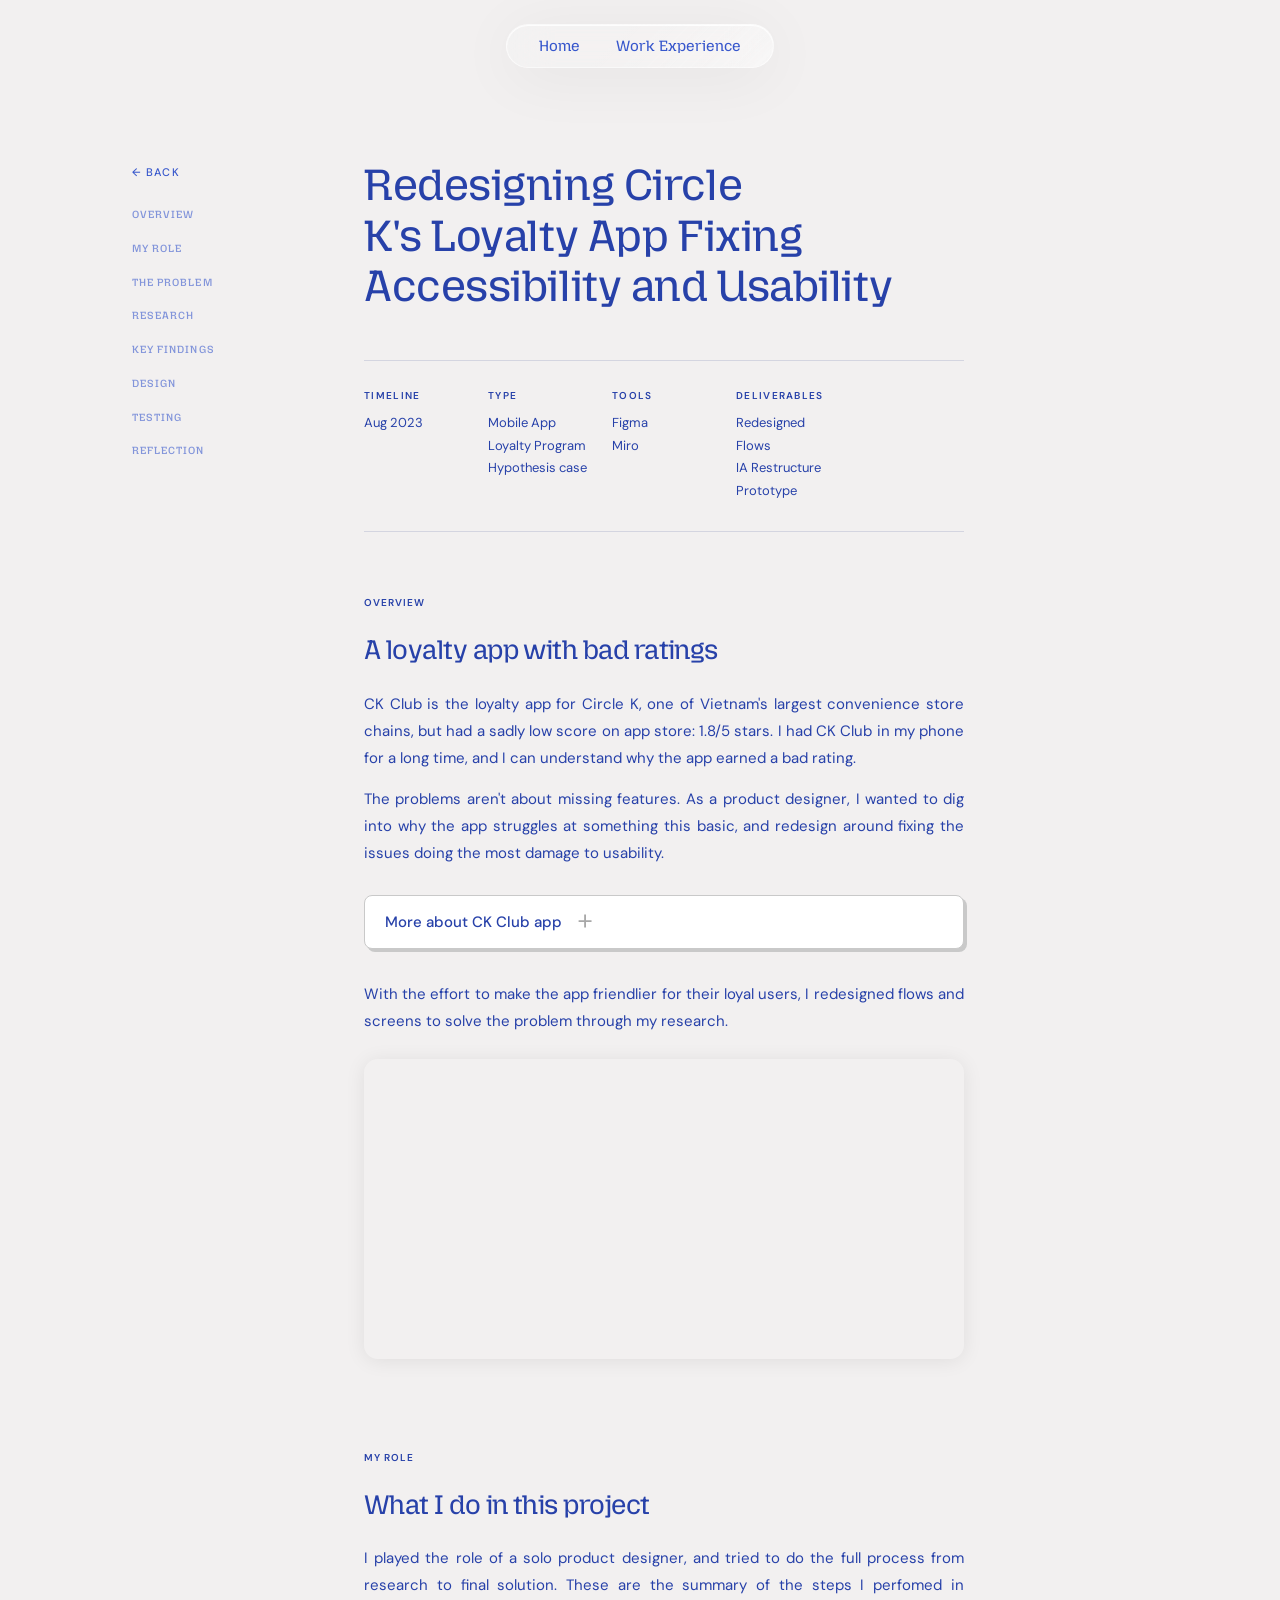
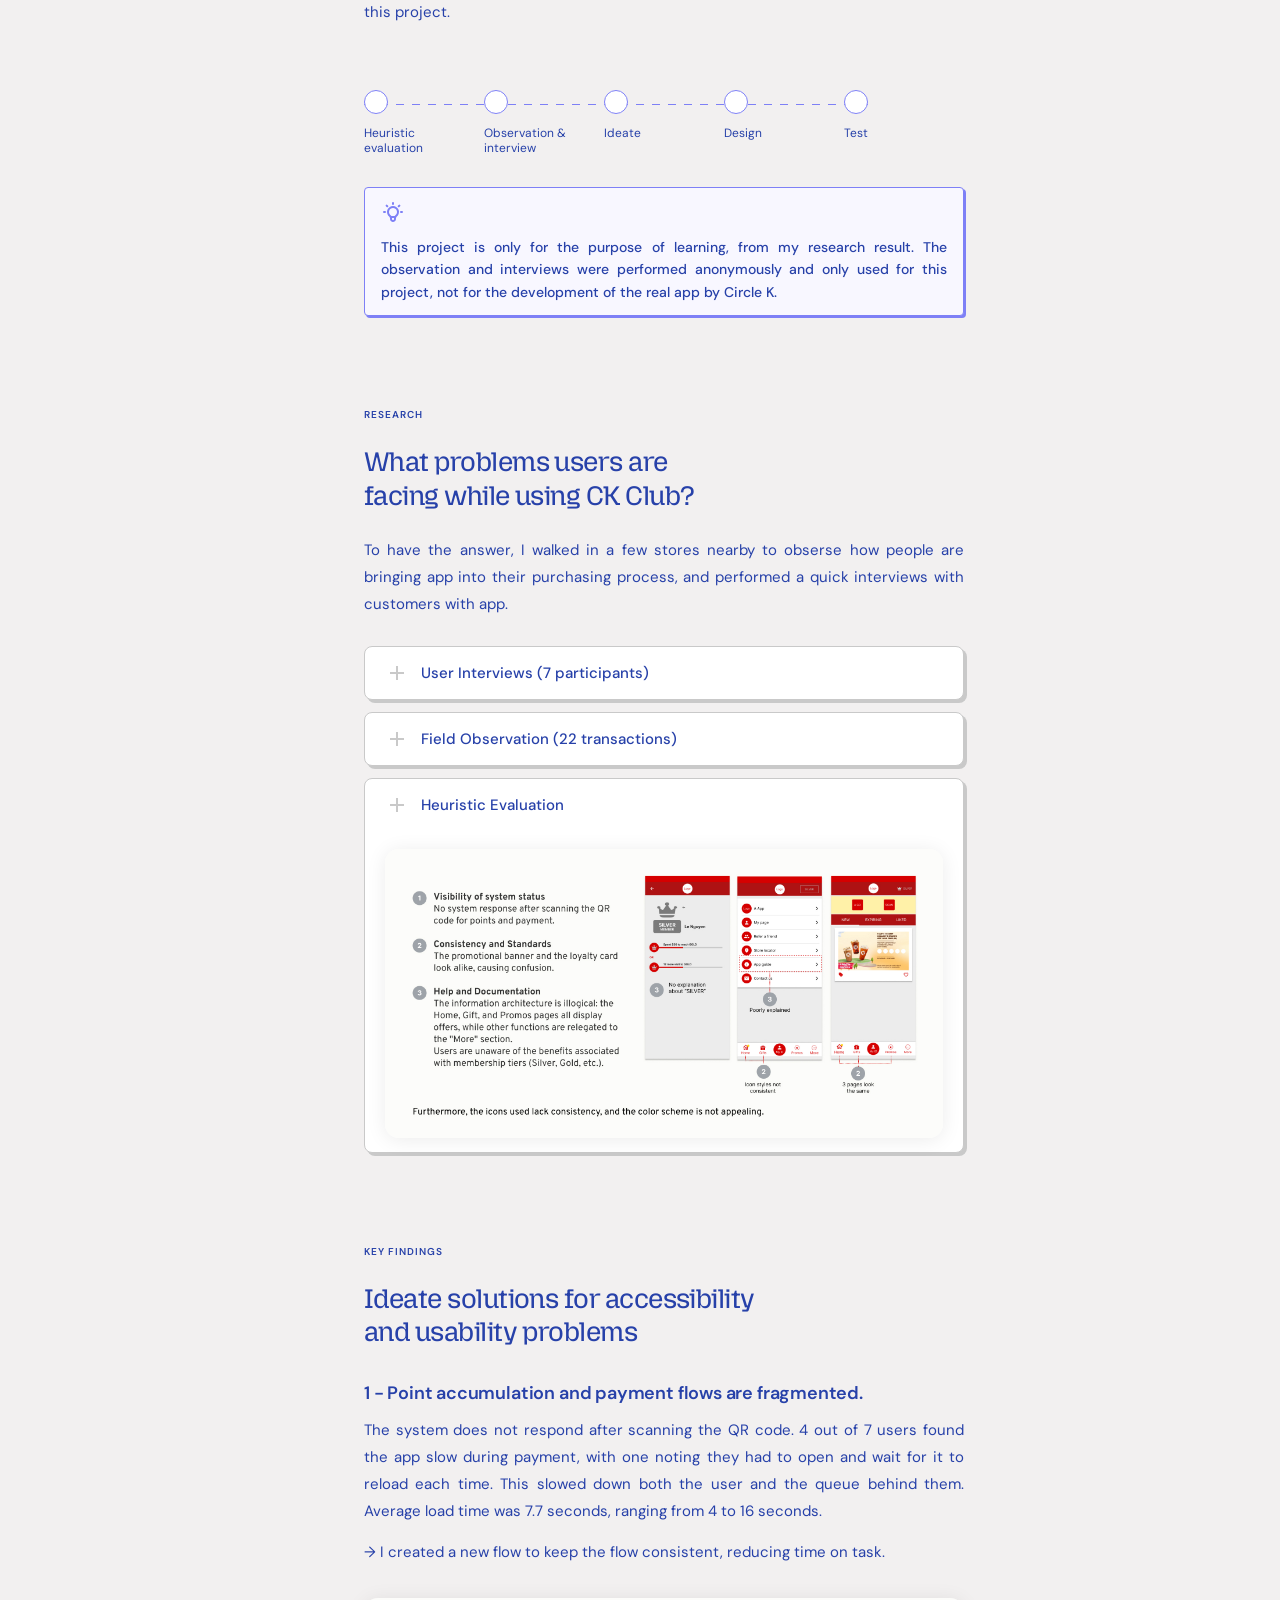
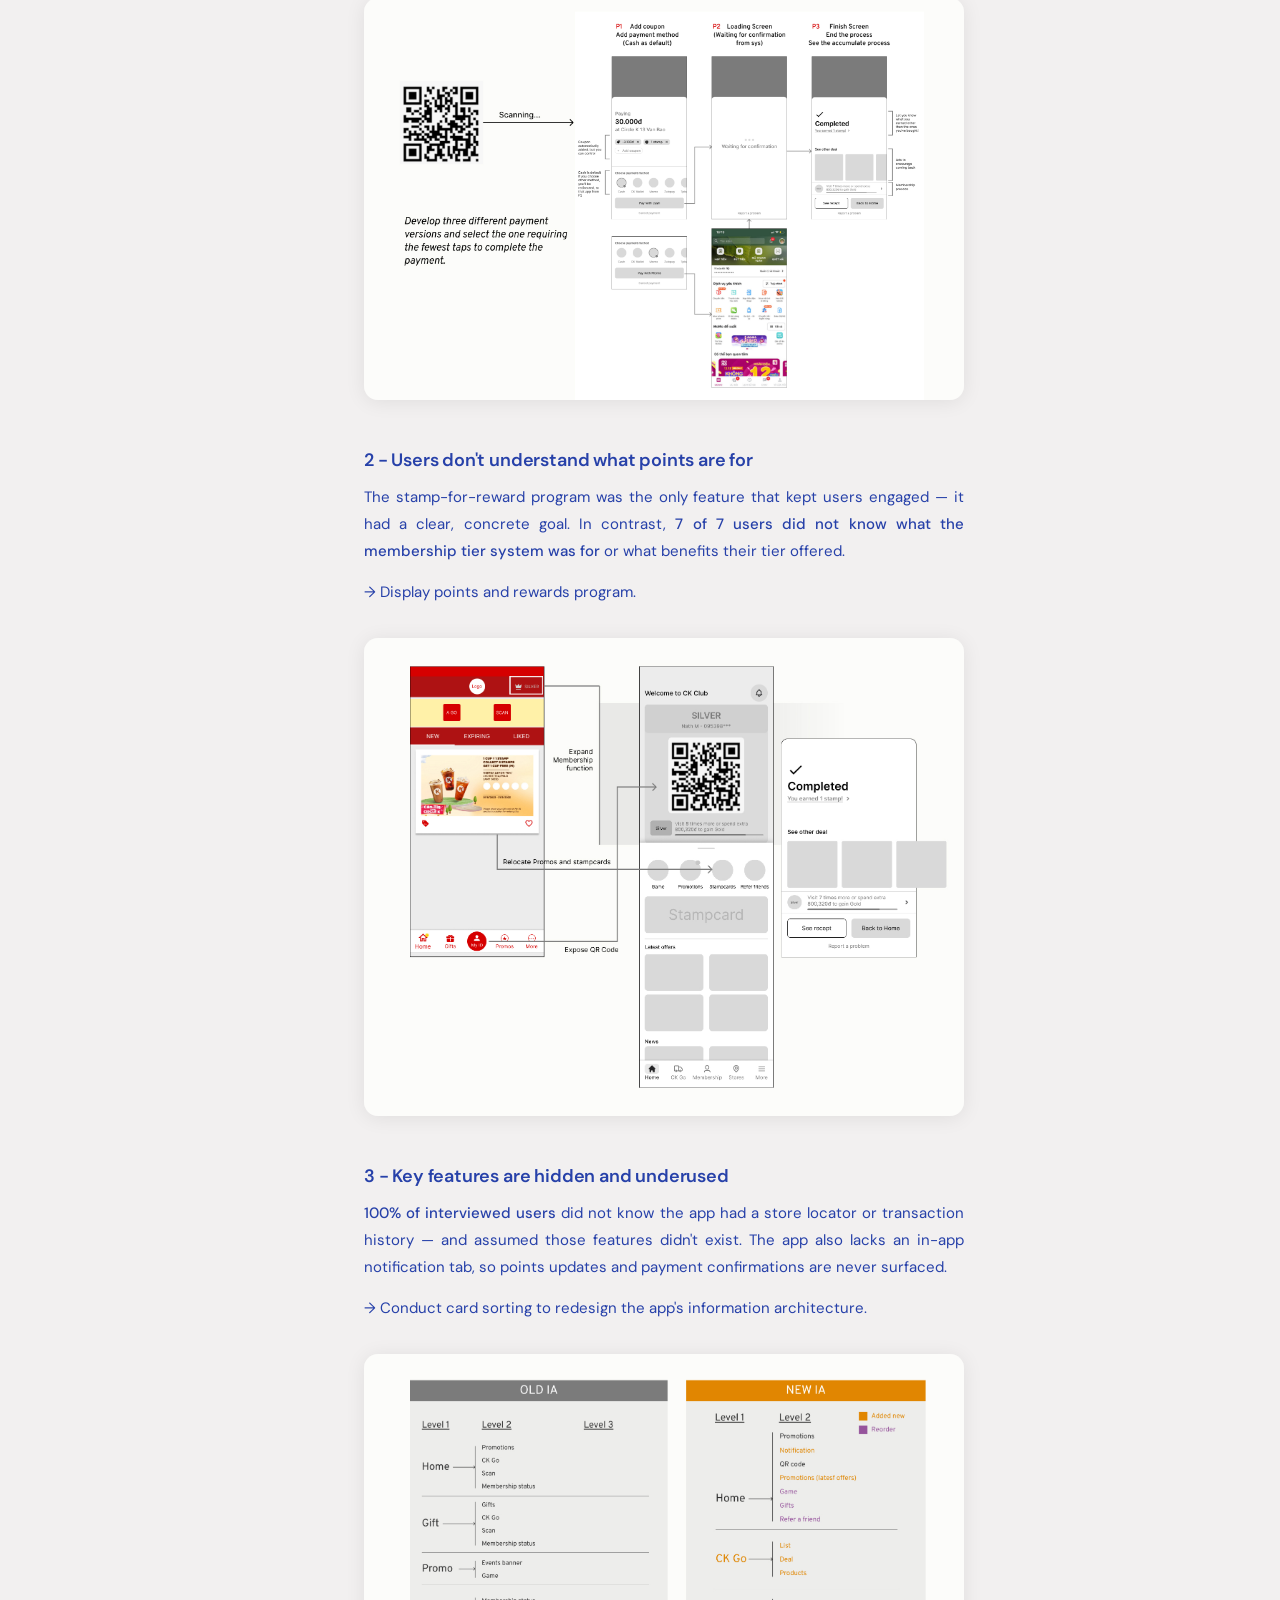
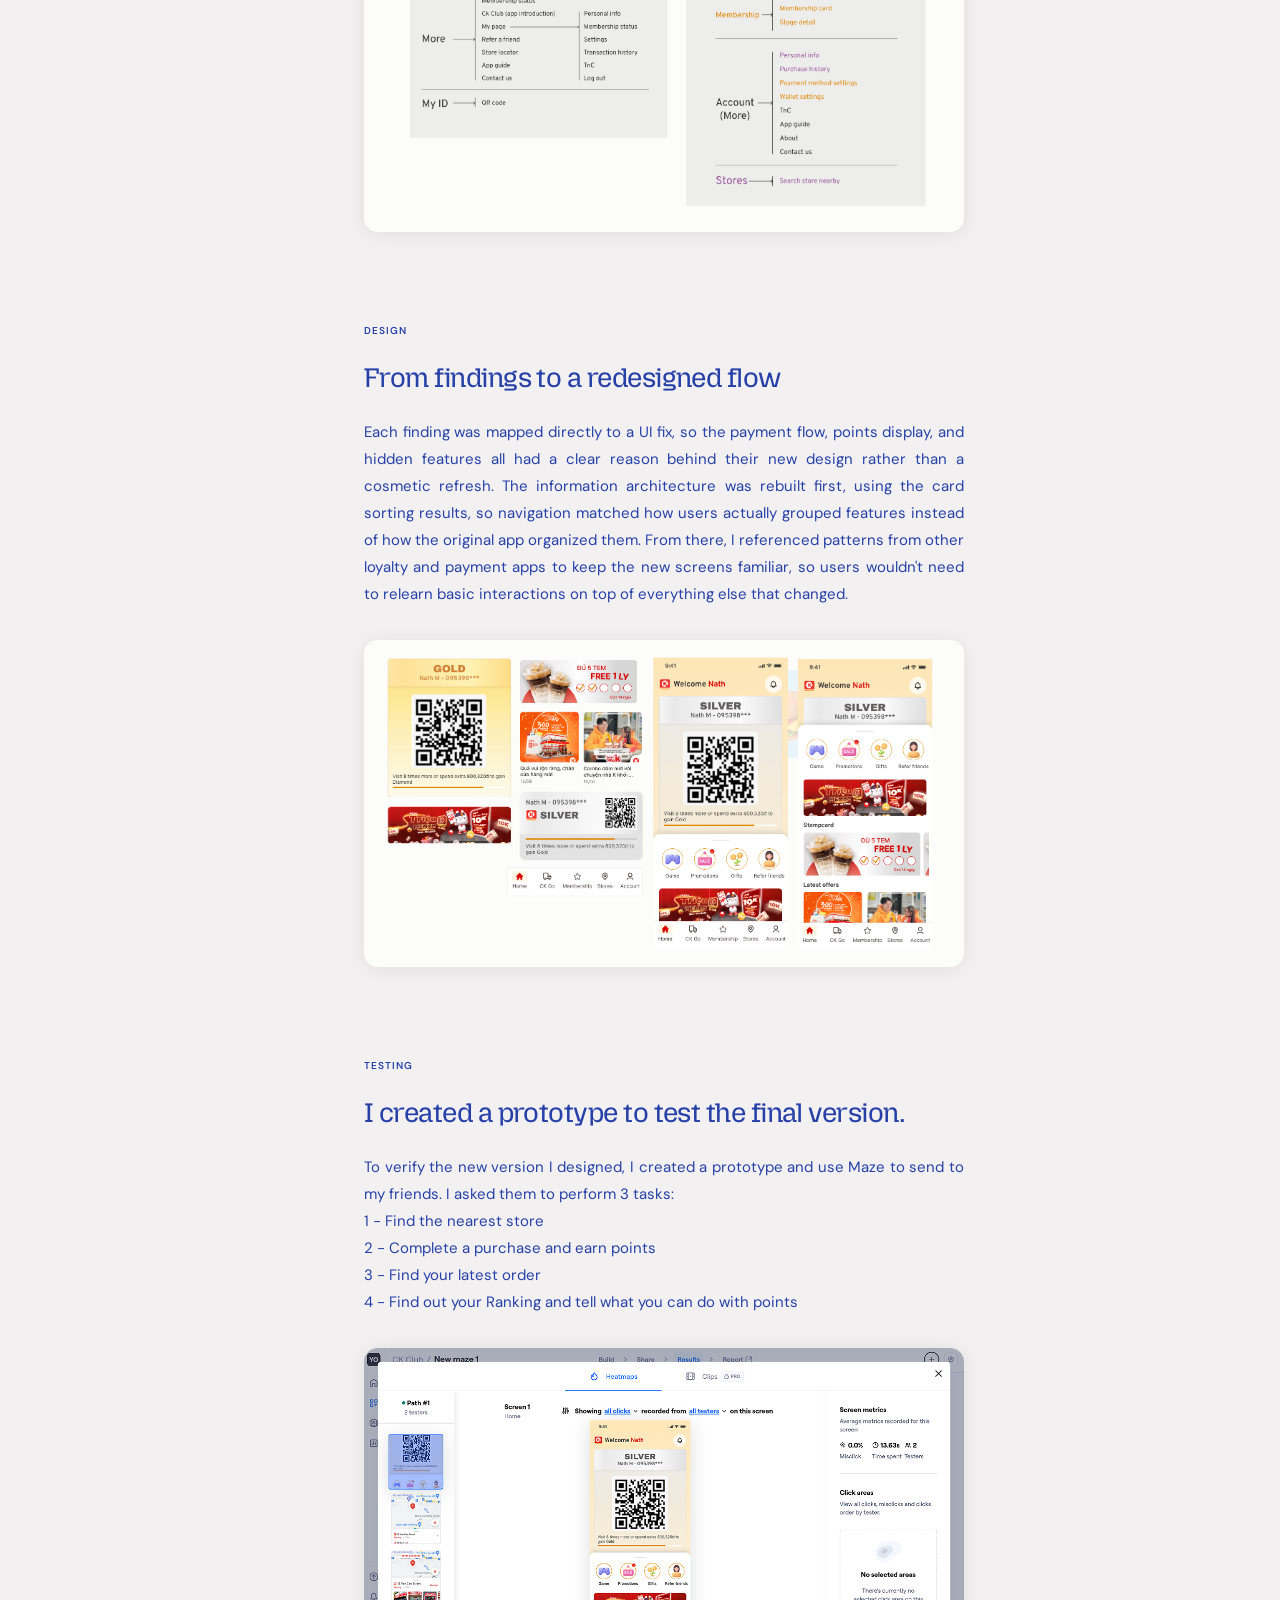
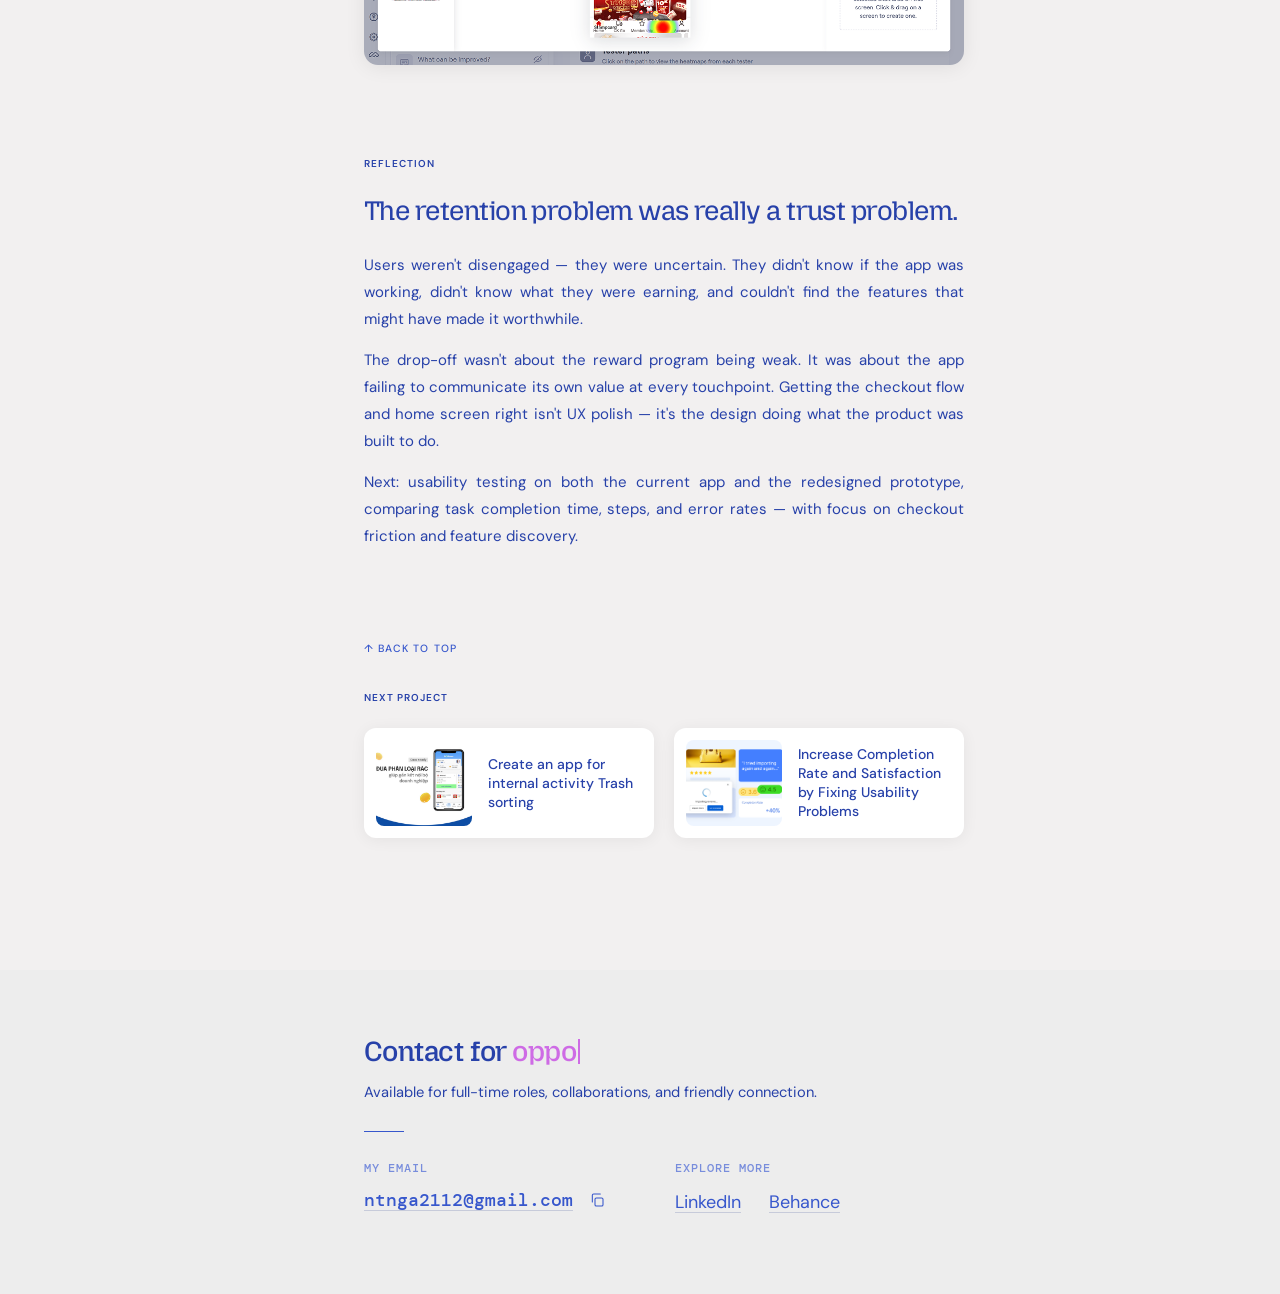
==== commit 8f668845: "Sync portfolio from Site folder" ====
--- a/ck-club.html
+++ b/ck-club.html
@@ -4,6 +4,7 @@
   <meta charset="UTF-8" />
   <meta name="viewport" content="width=device-width, initial-scale=1.0" />
   <title>CK Club — Nora Nguyen</title>
+  <meta name="project-thumbnail" content="Elements/ck-club-main.png" />
   <link rel="preconnect" href="https://fonts.googleapis.com" />
   <link rel="preconnect" href="https://fonts.gstatic.com" crossorigin />
   <link href="https://fonts.googleapis.com/css2?family=DM+Mono:wght@400;500&family=DM+Sans:wght@400;500;600&family=La+Belle+Aurore&family=Lora:ital,wght@0,400;0,600;1,400&family=Mozilla+Headline:wght@200..700&display=swap" rel="stylesheet" />
@@ -300,24 +301,7 @@
       <!-- Next Project -->
       <section id="next-project" class="case-section">
         <div class="section-label">Next Project</div>
-        <div class="next-project-grid">
-          <a href="lai.html" class="next-project-card">
-            <div class="next-project-img">
-              <img src="Elements/lai-main.png"
-                   alt="Fixing App Usability Problems to Improve Completion Rate"
-                   loading="lazy" />
-            </div>
-            <div class="next-project-name">Fixing App Usability Problems to Improve Completion Rate</div>
-          </a>
-          <a href="index.html" class="next-project-card">
-            <div class="next-project-img">
-              <img src="Elements/diem.jpg"
-                   alt="A Recycling Competition App to Build Employee Engagement"
-                   loading="lazy" />
-            </div>
-            <div class="next-project-name">A Recycling Competition App to Build Employee Engagement</div>
-          </a>
-        </div>
+        <div class="next-project-grid" id="next-project-slot"></div>
       </section>
 
     </main>
@@ -403,6 +387,9 @@
     });
   </script>
 
+  <script src="js/projects-data.js"></script>
+  <script src="js/next-project.js" defer></script>
+
   <script src="js/footer.js" defer></script>
 
 </body>
--- a/CSS/main.css
+++ b/CSS/main.css
@@ -128,24 +128,11 @@
   margin-bottom: 72px;
 }
 
-/* ── Footer ── */
-/* The <site-footer> custom element itself has no default width, so on a
-   flex body (page-home, page-work-exp) it shrink-wraps to its content
-   instead of stretching to the row — which makes the percentage width
-   below resolve against that shrunken box instead of the viewport.
-   Forcing it to a full-width block fixes that on every page. */
 site-footer {
   display: block;
   width: 100%;
 }
 
-/* Full-width background bar; .footer-inner caps, centers and pads the
-   actual content to match the homepage's .works-inner column exactly
-   (820px max-width, 48px/24px side padding). Project pages and the
-   work-exp page override .footer-inner's max-width AND padding to
-   mirror their own content container instead (see project.css and
-   work-exp.html) — both values must match or the footer text won't
-   line up with the content above it. */
 .site-footer {
   display: block;
   width: 100%;
@@ -1126,34 +1113,128 @@
   body.page-home .work-card-img { width: 100%; }
 }
 
-/* ── Home page photo carousel (auto-scrolling strip) ──
-   Independent copy of the fun-carousel used on lai.html, scoped to its own
-   classes so the two pages don't share styling or sizing. */
-.home-carousel-wrapper {
+/* ── Side quest cards */
+body.page-home .side-quest-grid {
+  display: grid;
+  grid-template-columns: repeat(2, 1fr);
+  gap: 20px;
+  margin-top: 32px;
+}
+
+body.page-home .side-quest-card {
+  display: flex;
+  flex-direction: column;
+  background: rgba(255,255,255,0.8);
+  border: 1px solid rgba(0,0,0,0.07);
+  border-radius: 16px;
+  overflow: hidden;
+  transition: transform 0.3s cubic-bezier(0.16,1,0.3,1),
+              box-shadow 0.3s cubic-bezier(0.16,1,0.3,1);
+}
+
+body.page-home .side-quest-card:hover {
+  transform: translateY(-5px);
+  box-shadow: 0 24px 64px rgba(0,0,0,0.12);
+}
+
+body.page-home .side-quest-card-soon {
+  opacity: 0.65;
+}
+
+body.page-home .side-quest-card-soon:hover {
+  transform: none;
+  box-shadow: none;
+}
+
+body.page-home .side-quest-card-img {
+  width: 100%;
+  aspect-ratio: 16 / 10;
+  overflow: hidden;
   position: relative;
-  height: 40vh;
-  margin-top: 32px;
-  overflow: hidden;
-}
-
-.home-carousel-track {
-  display: flex;
-  gap: 4px;
+}
+
+body.page-home .side-quest-card-img img {
+  width: 100%;
   height: 100%;
-  will-change: transform;
-}
-
-.home-carousel-item {
-  flex: 0 0 auto;
-  height: 100%;
-  border-radius: 4px;
-  overflow: hidden;
-  background: var(--surface);
-  box-shadow: 0 2px 16px rgba(0,0,0,0.08);
-}
-
-.home-carousel-item img {
-  height: 100%;
-  width: auto;
+  object-fit: cover;
   display: block;
-}
+  transition: transform 0.45s cubic-bezier(0.16,1,0.3,1);
+}
+
+body.page-home .side-quest-card:hover .side-quest-card-img img {
+  transform: scale(1.04);
+}
+
+body.page-home .side-quest-card-img-empty {
+  display: flex;
+  align-items: center;
+  justify-content: center;
+  background: var(--accent-subtle);
+}
+
+body.page-home .side-quest-card-soon-badge {
+  font-size: 10px;
+  font-weight: 500;
+  letter-spacing: 0.08em;
+  text-transform: uppercase;
+  color: var(--accent);
+  background: rgba(255,255,255,0.85);
+  padding: 4px 10px;
+  border-radius: 999px;
+  border: 1px solid rgba(0,0,0,0.07);
+}
+
+body.page-home .side-quest-card-body {
+  padding: 16px 18px 18px;
+  display: flex;
+  flex-direction: column;
+  gap: 8px;
+}
+
+body.page-home .side-quest-card-meta {
+  display: flex;
+  align-items: center;
+  justify-content: space-between;
+  gap: 8px;
+}
+
+body.page-home .side-quest-card-name {
+  display: flex;
+  align-items: center;
+  gap: 8px;
+  font-family: var(--font-heading);
+  font-size: 14px;
+  font-weight: 500;
+  color: var(--ink);
+}
+
+body.page-home .side-quest-card-icon {
+  width: 8px;
+  height: 8px;
+  border-radius: 2px;
+  background: var(--accent);
+  flex-shrink: 0;
+}
+
+body.page-home .side-quest-card-year {
+  font-size: 12px;
+  color: var(--accent-dark);
+}
+
+body.page-home .side-quest-card-desc {
+  font-size: 13px;
+  color: var(--ink);
+  line-height: 1.55;
+}
+
+@media (max-width: 768px) {
+  body.page-home .side-quest-grid {
+    grid-template-columns: repeat(2, 1fr);
+  }
+}
+
+@media (max-width: 480px) {
+  body.page-home .side-quest-grid {
+    grid-template-columns: 1fr;
+  }
+}
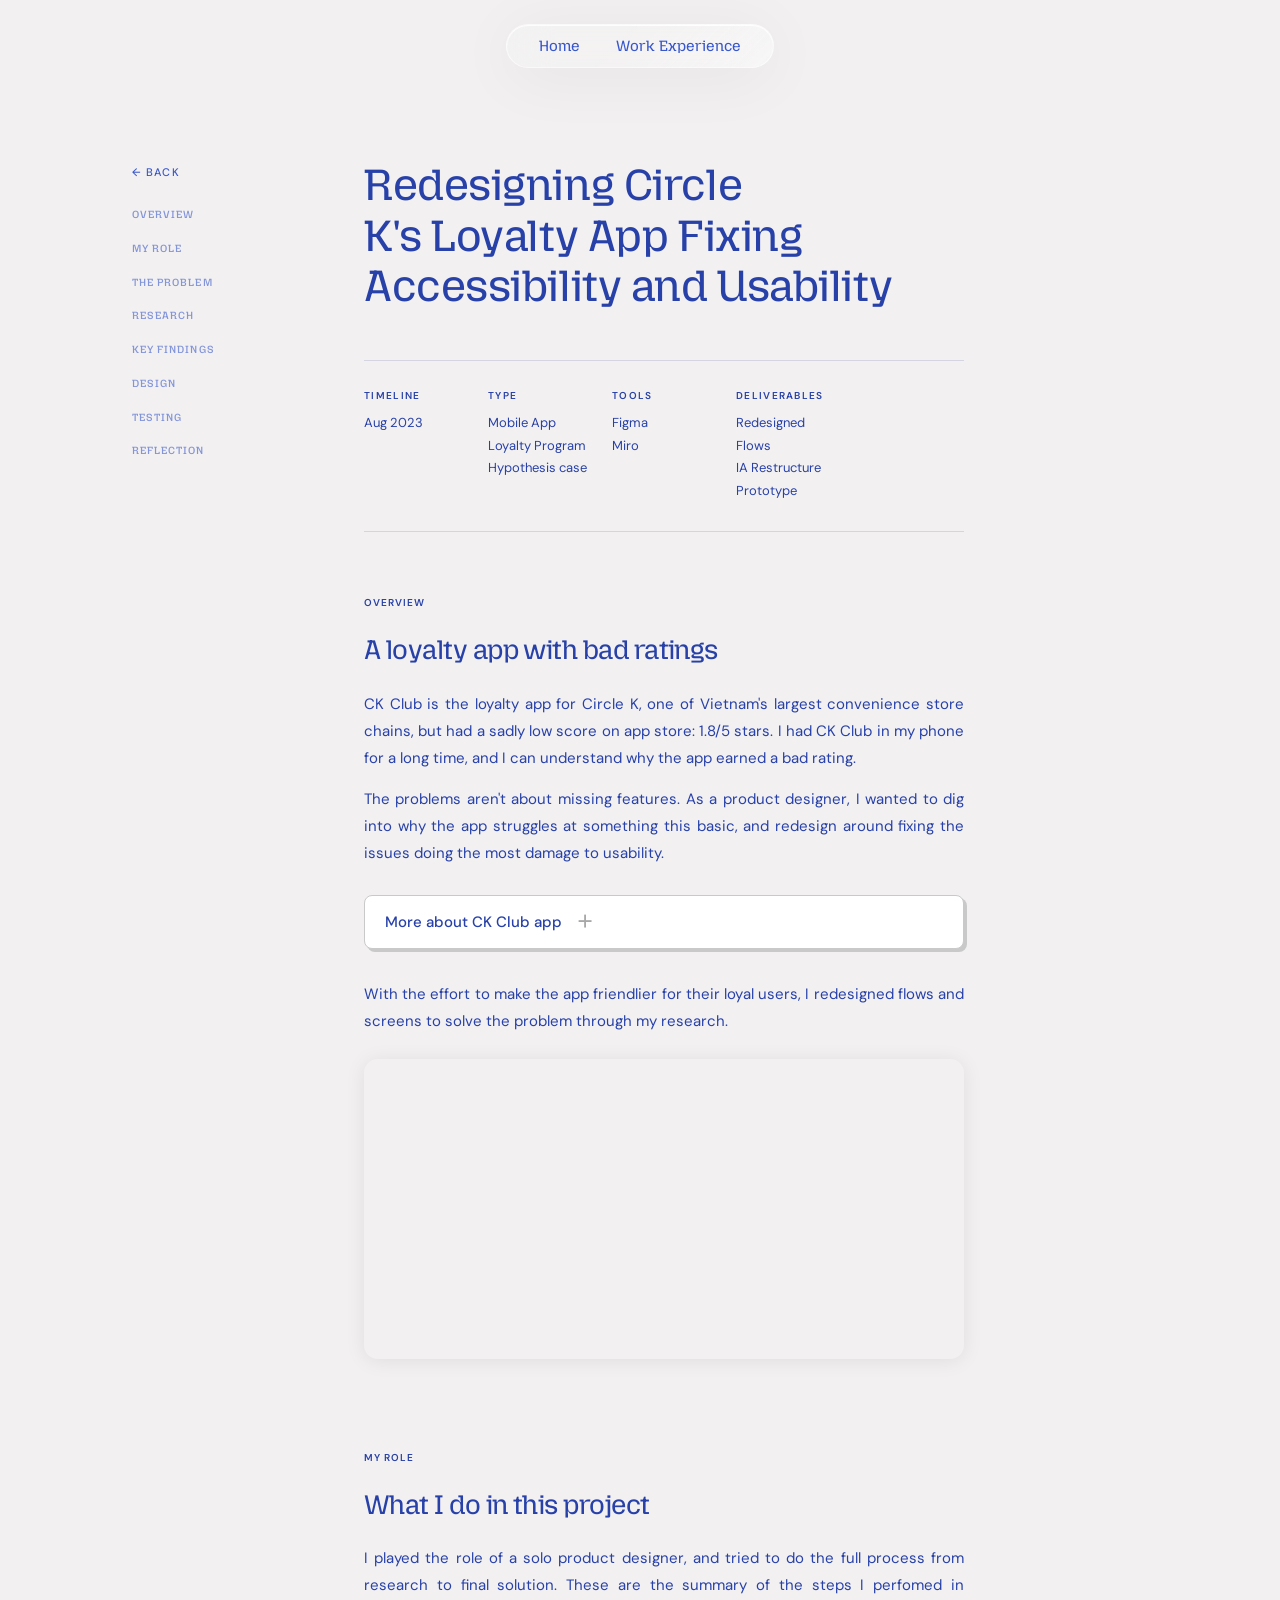
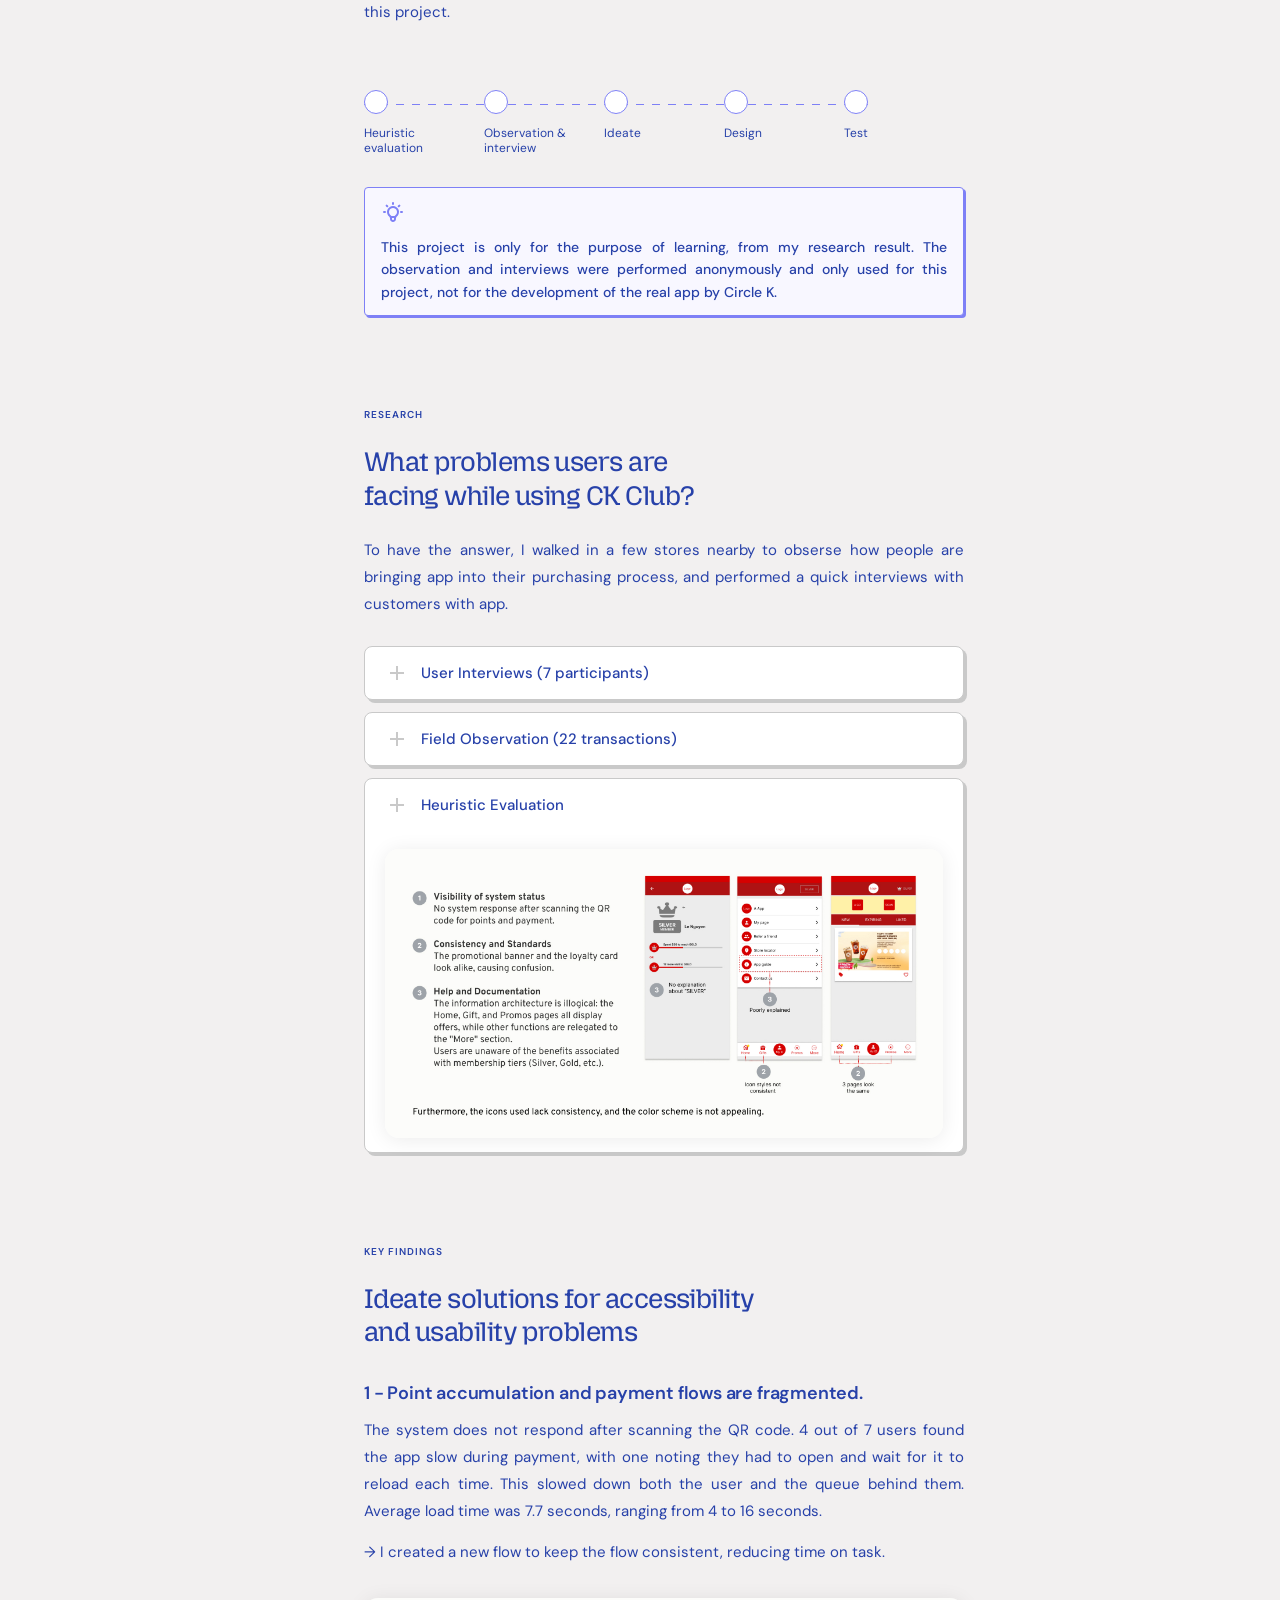
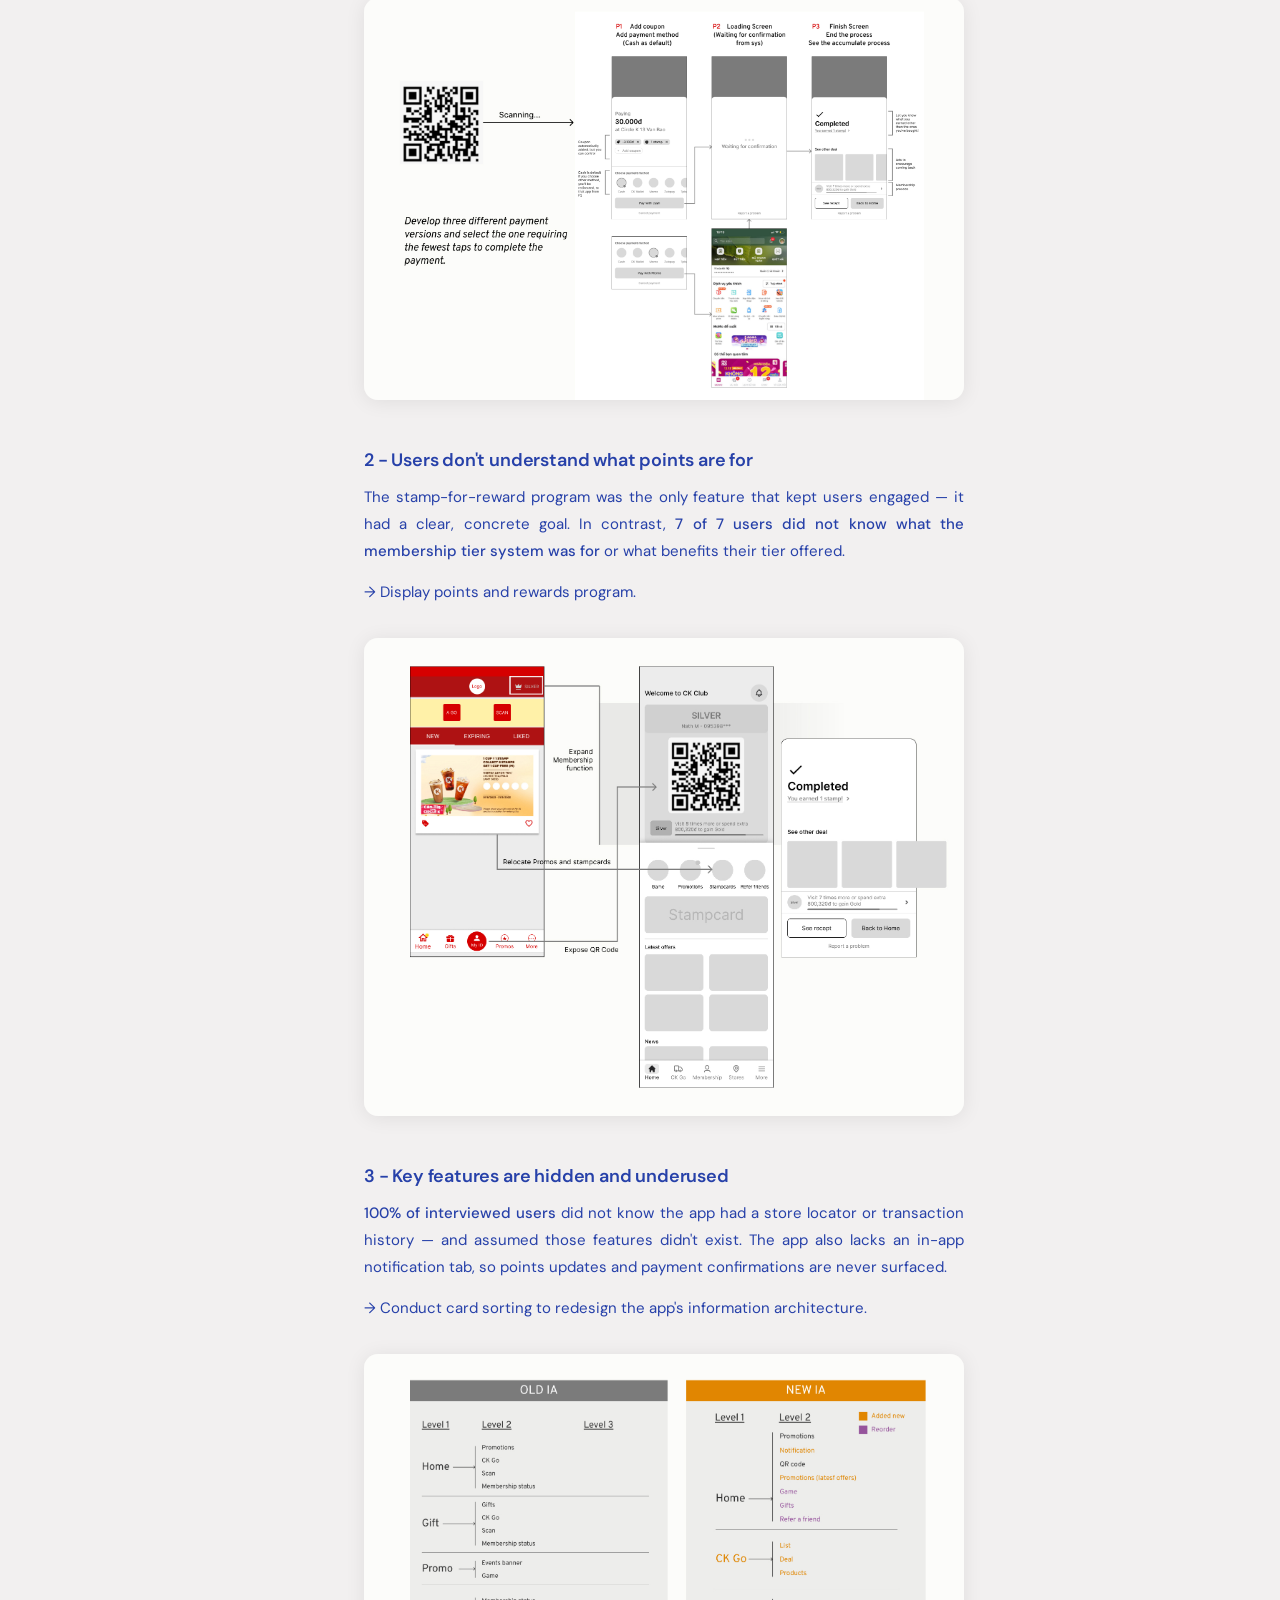
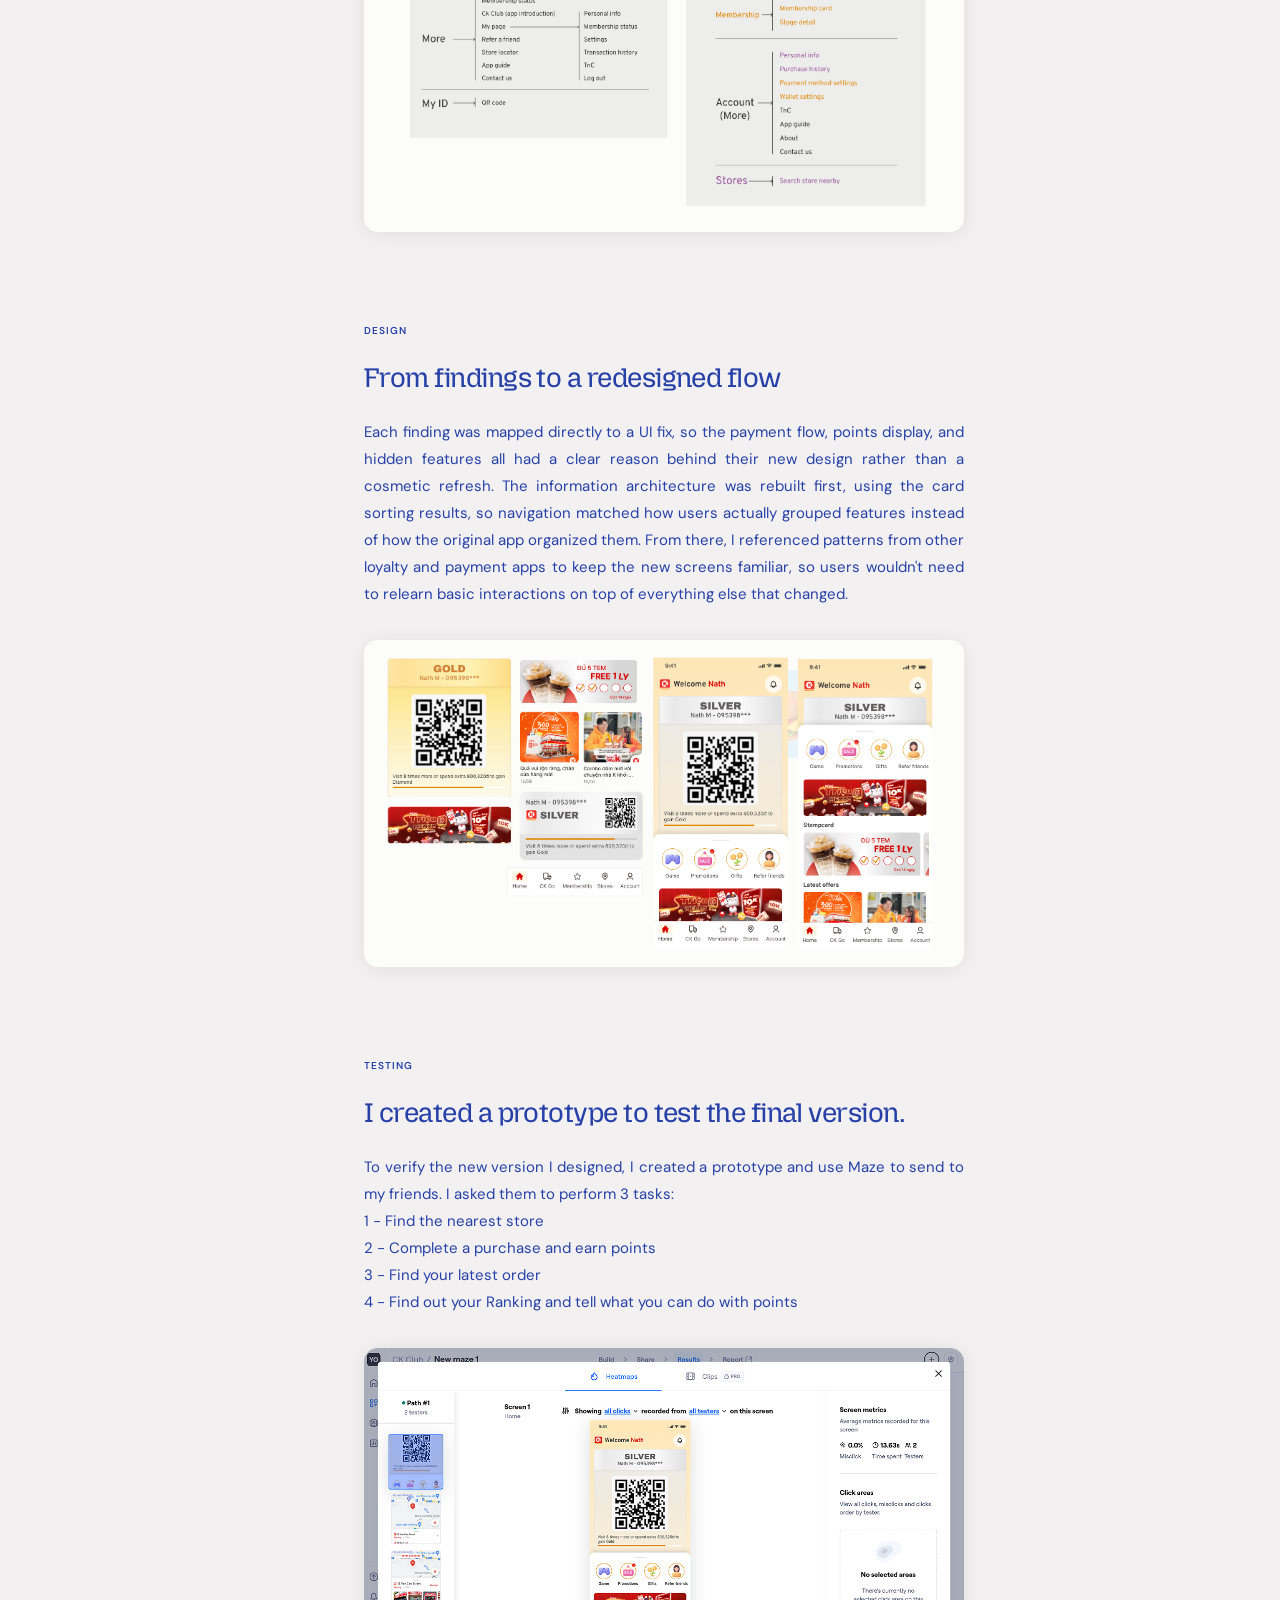
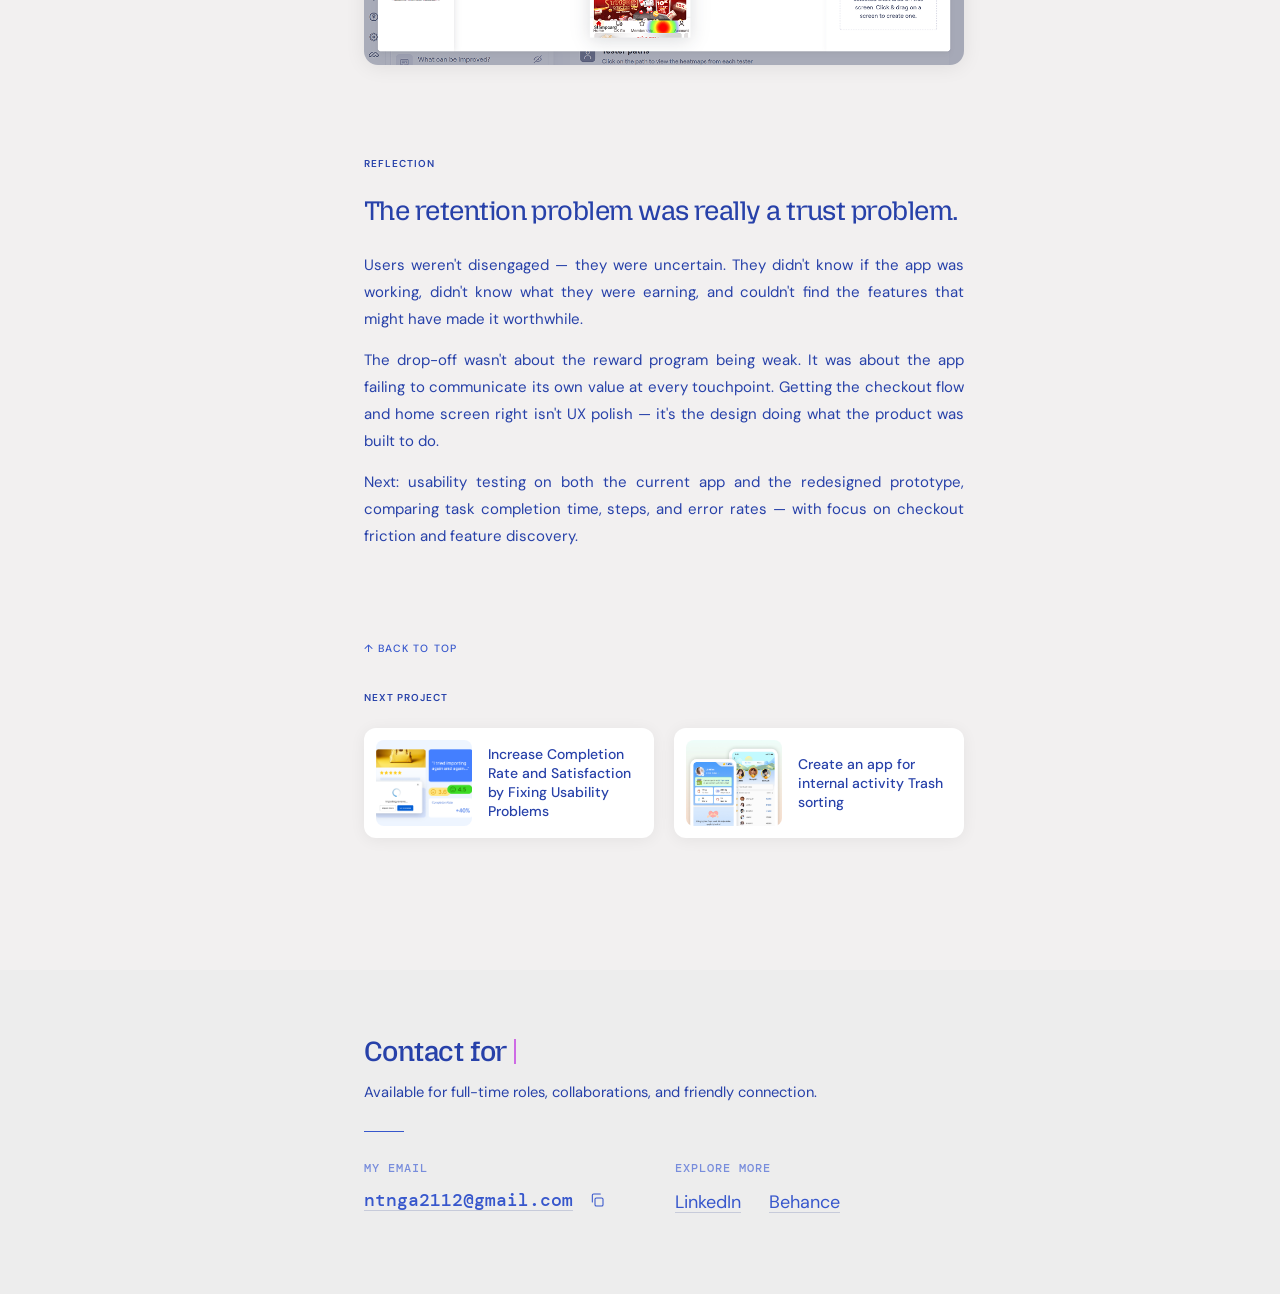
==== commit 55988605: "Sync portfolio from Site folder" ====
--- a/ck-club.html
+++ b/ck-club.html
@@ -88,7 +88,8 @@
             <div class="method-name" style="font-weight:500;color: var(--ink);">
               More about CK Club app
               <svg class="method-icon" width="11" height="11" viewBox="0 0 26 26" fill="none" xmlns="http://www.w3.org/2000/svg" aria-hidden="true">
-                <path d="M19 12.998H13V18.998H11V12.998H5V10.998H11V4.99805H13V10.998H19V12.998Z" fill="#a8a8a8"/>
+                <rect x="5" y="11" width="14" height="2" fill="#a8a8a8"/>
+                <rect class="method-icon-bar-v" x="11" y="5" width="2" height="14" fill="#a8a8a8"/>
               </svg>
             </div>
             <div class="method-desc"><strong>Target customers</strong> <br>Individual customers that visit Circle K regularly. Customers who care about deals and promotions, those who are sentisive to price and want to make the most from their purchases. <br>
@@ -163,7 +164,8 @@
           <div class="method-item">
             <div class="method-name">
               <svg class="method-icon" width="24" height="24" viewBox="0 0 24 24" fill="none" xmlns="http://www.w3.org/2000/svg" aria-hidden="true">
-                <path d="M19 12.998H13V18.998H11V12.998H5V10.998H11V4.99805H13V10.998H19V12.998Z" fill="currentColor"/>
+                <rect x="5" y="11" width="14" height="2" fill="currentColor"/>
+                <rect class="method-icon-bar-v" x="11" y="5" width="2" height="14" fill="currentColor"/>
               </svg>
               User Interviews (7 participants)
             </div>
@@ -172,7 +174,8 @@
           <div class="method-item">
             <div class="method-name">
               <svg class="method-icon" width="24" height="24" viewBox="0 0 24 24" fill="none" xmlns="http://www.w3.org/2000/svg" aria-hidden="true">
-                <path d="M19 12.998H13V18.998H11V12.998H5V10.998H11V4.99805H13V10.998H19V12.998Z" fill="currentColor"/>
+                <rect x="5" y="11" width="14" height="2" fill="currentColor"/>
+                <rect class="method-icon-bar-v" x="11" y="5" width="2" height="14" fill="currentColor"/>
               </svg>
               Field Observation (22 transactions)
             </div>
@@ -197,7 +200,8 @@
           <div class="method-item">
             <div class="method-name">
               <svg class="method-icon" width="24" height="24" viewBox="0 0 24 24" fill="none" xmlns="http://www.w3.org/2000/svg" aria-hidden="true">
-                <path d="M19 12.998H13V18.998H11V12.998H5V10.998H11V4.99805H13V10.998H19V12.998Z" fill="currentColor"/>
+                <rect x="5" y="11" width="14" height="2" fill="currentColor"/>
+                <rect class="method-icon-bar-v" x="11" y="5" width="2" height="14" fill="currentColor"/>
               </svg>
               Heuristic Evaluation
             </div>
--- a/CSS/main.css
+++ b/CSS/main.css
@@ -729,6 +729,15 @@
   height: 20px;
   margin-bottom: 10px;
   flex-shrink: 0;
+  background-color: var(--accent);
+  -webkit-mask-image: url('data:image/svg+xml,%3Csvg%20width%3D%2224%22%20height%3D%2224%22%20viewBox%3D%220%200%2024%2024%22%20fill%3D%22none%22%20xmlns%3D%22http%3A//www.w3.org/2000/svg%22%3E%0A%3Cpath%20d%3D%22M13.4999%205.5C14.5899%205.5%2015.4999%204.58%2015.4999%203.5C15.4999%202.96957%2015.2892%202.46086%2014.9141%202.08579C14.539%201.71071%2014.0303%201.5%2013.4999%201.5C12.3899%201.5%2011.4999%202.38%2011.4999%203.5C11.4999%204.58%2012.3899%205.5%2013.4999%205.5ZM9.88989%2019.38L10.8899%2015L12.9999%2017V23H14.9999V15.5L12.8899%2013.5L13.4999%2010.5C14.1851%2011.2851%2015.0305%2011.9145%2015.9791%2012.3457C16.9278%2012.7769%2017.9578%2013%2018.9999%2013V11C17.0899%2011%2015.4999%2010%2014.6899%208.58L13.6899%207C13.2899%206.38%2012.6899%206%2011.9999%206C11.6899%206%2011.4999%206.08%2011.1899%206.08L5.99989%208.28V13H7.99989V9.58L9.78989%208.88L8.18989%2017L3.28989%2016L2.88989%2018L9.88989%2019.38Z%22%20fill%3D%22%230354D7%22/%3E%0A%3C/svg%3E%0A');
+  mask-image: url('data:image/svg+xml,%3Csvg%20width%3D%2224%22%20height%3D%2224%22%20viewBox%3D%220%200%2024%2024%22%20fill%3D%22none%22%20xmlns%3D%22http%3A//www.w3.org/2000/svg%22%3E%0A%3Cpath%20d%3D%22M13.4999%205.5C14.5899%205.5%2015.4999%204.58%2015.4999%203.5C15.4999%202.96957%2015.2892%202.46086%2014.9141%202.08579C14.539%201.71071%2014.0303%201.5%2013.4999%201.5C12.3899%201.5%2011.4999%202.38%2011.4999%203.5C11.4999%204.58%2012.3899%205.5%2013.4999%205.5ZM9.88989%2019.38L10.8899%2015L12.9999%2017V23H14.9999V15.5L12.8899%2013.5L13.4999%2010.5C14.1851%2011.2851%2015.0305%2011.9145%2015.9791%2012.3457C16.9278%2012.7769%2017.9578%2013%2018.9999%2013V11C17.0899%2011%2015.4999%2010%2014.6899%208.58L13.6899%207C13.2899%206.38%2012.6899%206%2011.9999%206C11.6899%206%2011.4999%206.08%2011.1899%206.08L5.99989%208.28V13H7.99989V9.58L9.78989%208.88L8.18989%2017L3.28989%2016L2.88989%2018L9.88989%2019.38Z%22%20fill%3D%22%230354D7%22/%3E%0A%3C/svg%3E%0A');
+  -webkit-mask-repeat: no-repeat;
+  mask-repeat: no-repeat;
+  -webkit-mask-position: center;
+  mask-position: center;
+  -webkit-mask-size: contain;
+  mask-size: contain;
 }
 
 body.page-home .card-left-header {
@@ -1122,35 +1131,50 @@
 }
 
 body.page-home .side-quest-card {
-  display: flex;
-  flex-direction: column;
+  position: relative;
+  aspect-ratio: 16 / 10;
   background: rgba(255,255,255,0.8);
-  border: 1px solid rgba(0,0,0,0.07);
   border-radius: 16px;
   overflow: hidden;
-  transition: transform 0.3s cubic-bezier(0.16,1,0.3,1),
-              box-shadow 0.3s cubic-bezier(0.16,1,0.3,1);
-}
-
-body.page-home .side-quest-card:hover {
-  transform: translateY(-5px);
-  box-shadow: 0 24px 64px rgba(0,0,0,0.12);
+  text-decoration: none;
+  color: inherit;
+  display: block;
+}
+
+body.page-home .side-quest-card-play {
+  position: absolute;
+  top: 50%;
+  left: 50%;
+  transform: translate(-50%, -50%);
+  width: 44px;
+  height: 44px;
+  border-radius: 50%;
+  background: rgba(20,20,40,0.72);
+  backdrop-filter: blur(4px);
+  -webkit-backdrop-filter: blur(4px);
+}
+
+body.page-home .side-quest-card-play::before {
+  content: "";
+  position: absolute;
+  top: 50%;
+  left: 54%;
+  transform: translate(-50%, -50%);
+  border-style: solid;
+  border-width: 8px 0 8px 13px;
+  border-color: transparent transparent transparent #fff;
 }
 
 body.page-home .side-quest-card-soon {
   opacity: 0.65;
 }
 
-body.page-home .side-quest-card-soon:hover {
-  transform: none;
-  box-shadow: none;
-}
-
 body.page-home .side-quest-card-img {
+  position: absolute;
+  inset: 0;
   width: 100%;
-  aspect-ratio: 16 / 10;
+  height: 100%;
   overflow: hidden;
-  position: relative;
 }
 
 body.page-home .side-quest-card-img img {
@@ -1158,11 +1182,29 @@
   height: 100%;
   object-fit: cover;
   display: block;
-  transition: transform 0.45s cubic-bezier(0.16,1,0.3,1);
-}
-
-body.page-home .side-quest-card:hover .side-quest-card-img img {
-  transform: scale(1.04);
+}
+
+/* Image pans/zooms out slightly on hover */
+body.page-home .side-quest-card-img-zoom img {
+  transition: transform 0.4s cubic-bezier(0.16,1,0.3,1);
+}
+
+body.page-home .side-quest-card:hover .side-quest-card-img-zoom img,
+body.page-home .side-quest-card:focus-within .side-quest-card-img-zoom img {
+  transform: scale(1.08);
+}
+
+/* Tall screenshot that pans from top to bottom on hover ("hover-to-scroll") */
+body.page-home .side-quest-card-scrollshot {
+  background-repeat: no-repeat;
+  background-size: 100% auto;
+  background-position: top center;
+}
+
+body.page-home .side-quest-card:hover .side-quest-card-scrollshot,
+body.page-home .side-quest-card:focus-within .side-quest-card-scrollshot {
+  background-position: bottom center;
+  transition: background-position 6s linear;
 }
 
 body.page-home .side-quest-card-img-empty {
@@ -1185,10 +1227,22 @@
 }
 
 body.page-home .side-quest-card-body {
+  position: absolute;
+  left: 0;
+  right: 0;
+  bottom: 0;
   padding: 16px 18px 18px;
   display: flex;
   flex-direction: column;
   gap: 8px;
+  background: var(--bg);
+  transform: translateY(100%);
+  transition: transform 0.35s cubic-bezier(0.16,1,0.3,1);
+}
+
+body.page-home .side-quest-card:hover .side-quest-card-body,
+body.page-home .side-quest-card:focus-within .side-quest-card-body {
+  transform: translateY(0);
 }
 
 body.page-home .side-quest-card-meta {
@@ -1208,17 +1262,9 @@
   color: var(--ink);
 }
 
-body.page-home .side-quest-card-icon {
-  width: 8px;
-  height: 8px;
-  border-radius: 2px;
-  background: var(--accent);
-  flex-shrink: 0;
-}
-
 body.page-home .side-quest-card-year {
   font-size: 12px;
-  color: var(--accent-dark);
+  color: var(--ink);
 }
 
 body.page-home .side-quest-card-desc {
@@ -1238,3 +1284,94 @@
     grid-template-columns: 1fr;
   }
 }
+
+/* ── FAQ / Questions answered (same list design as work-exp-list) ── */
+body.page-home .faq-list {
+  display: flex;
+  flex-direction: column;
+  gap: 20px;
+}
+
+body.page-home .faq-item {
+  padding-bottom: 20px;
+  border-bottom: 1px solid var(--border);
+}
+
+body.page-home .faq-item:last-child {
+  border-bottom: none;
+  padding-bottom: 0;
+}
+
+body.page-home .faq-question {
+  display: flex;
+  flex-wrap: wrap;
+  align-items: baseline;
+  justify-content: space-between;
+  gap: 8px;
+  cursor: pointer;
+  list-style: none;
+}
+
+body.page-home .faq-question::-webkit-details-marker {
+  display: none;
+}
+
+body.page-home .faq-title {
+  font-family: var(--font-heading);
+  font-size: 18px;
+  font-weight: 400;
+  color: var(--ink);
+  line-height: 1.35;
+}
+
+body.page-home .faq-icon {
+  position: relative;
+  width: 14px;
+  height: 14px;
+  flex-shrink: 0;
+}
+
+body.page-home .faq-icon::before,
+body.page-home .faq-icon::after {
+  content: "";
+  position: absolute;
+  top: 50%;
+  left: 50%;
+  background: var(--accent);
+  transform: translate(-50%, -50%);
+  transition: transform 0.25s ease, opacity 0.25s ease;
+}
+
+body.page-home .faq-icon::before {
+  width: 14px;
+  height: 2px;
+}
+
+body.page-home .faq-icon::after {
+  width: 2px;
+  height: 14px;
+}
+
+body.page-home .faq-item[open] .faq-icon::after {
+  transform: translate(-50%, -50%) rotate(90deg);
+  opacity: 0;
+}
+
+body.page-home .faq-answer {
+  padding-top: 12px;
+}
+
+body.page-home .faq-answer p {
+  font-size: 14px;
+  color: var(--ink);
+  line-height: 1.65;
+  margin: 0;
+}
+
+@media (max-width: 640px) {
+  body.page-home .faq-question {
+    flex-direction: column;
+    align-items: flex-start;
+    gap: 4px;
+  }
+}
--- a/CSS/project.css
+++ b/CSS/project.css
@@ -400,7 +400,7 @@
   height: 24px;
   flex-shrink: 0;
   color: #C9C9C9;
-  transition: transform 0.3s ease, color 0.2s ease;
+  transition: color 0.2s ease;
 }
 
 .method-item:hover .method-icon,
@@ -408,8 +408,16 @@
   color: #7E80F6;
 }
 
-.method-item.expanded .method-icon {
+/* Plus → minus morph (same transition as the FAQ icon on the home page):
+   the horizontal bar stays put, the vertical bar rotates flat and fades. */
+.method-item .method-icon-bar-v {
+  transform-origin: 12px 12px;
+  transition: transform 0.25s ease, opacity 0.25s ease;
+}
+
+.method-item.expanded .method-icon-bar-v {
   transform: rotate(90deg);
+  opacity: 0;
 }
 
 .method-item .method-desc {
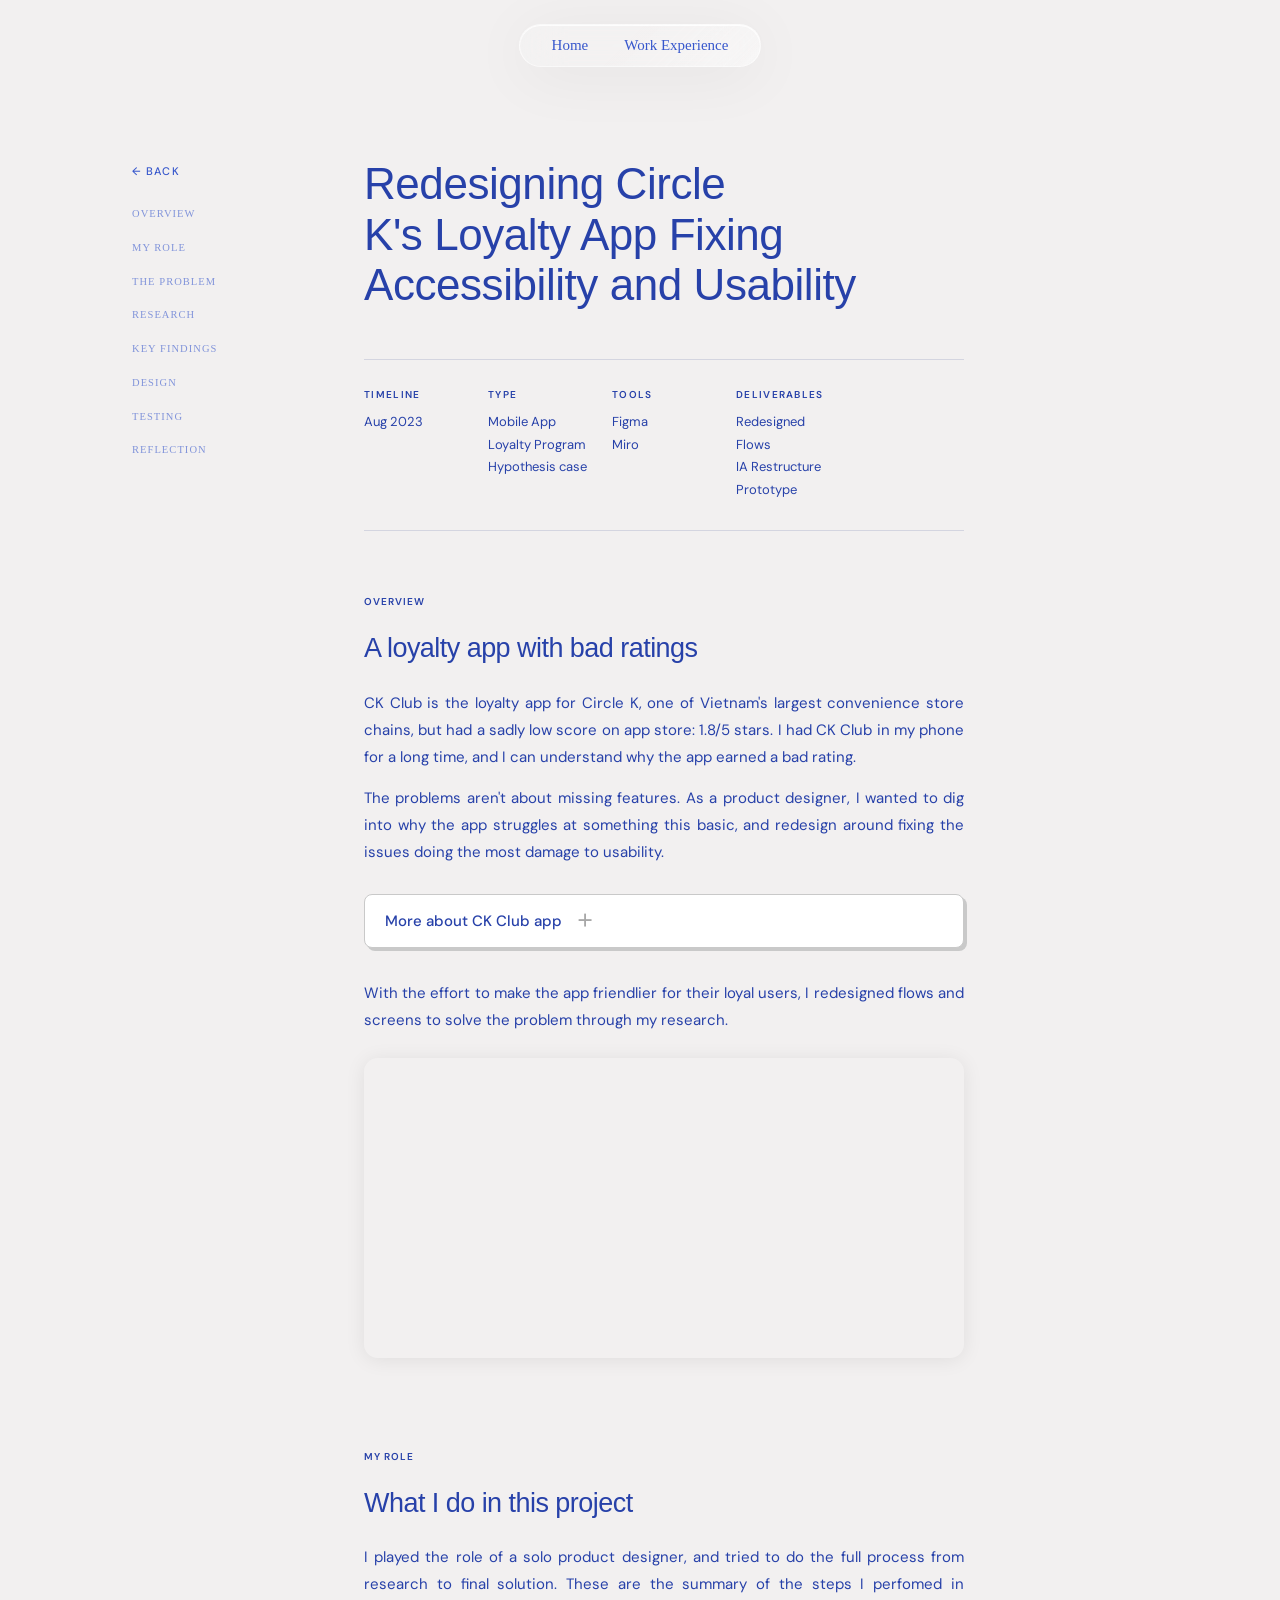
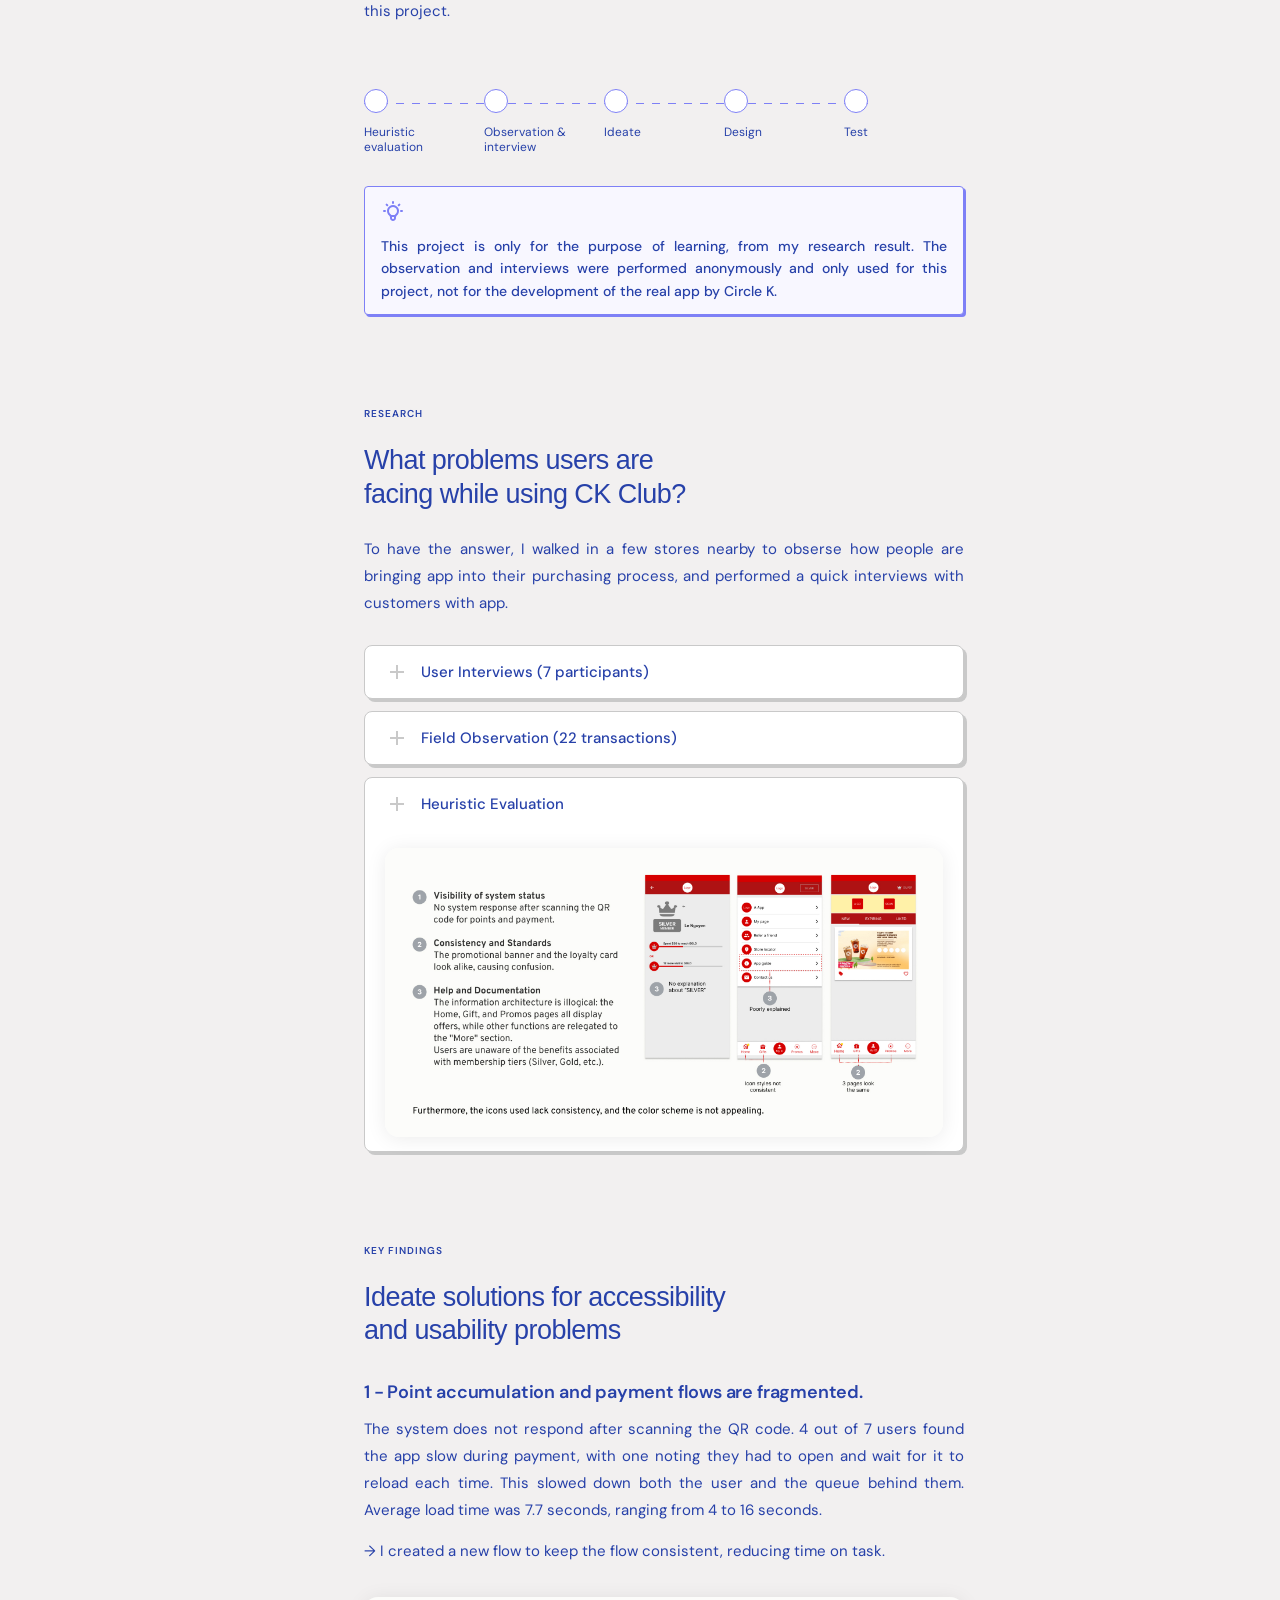
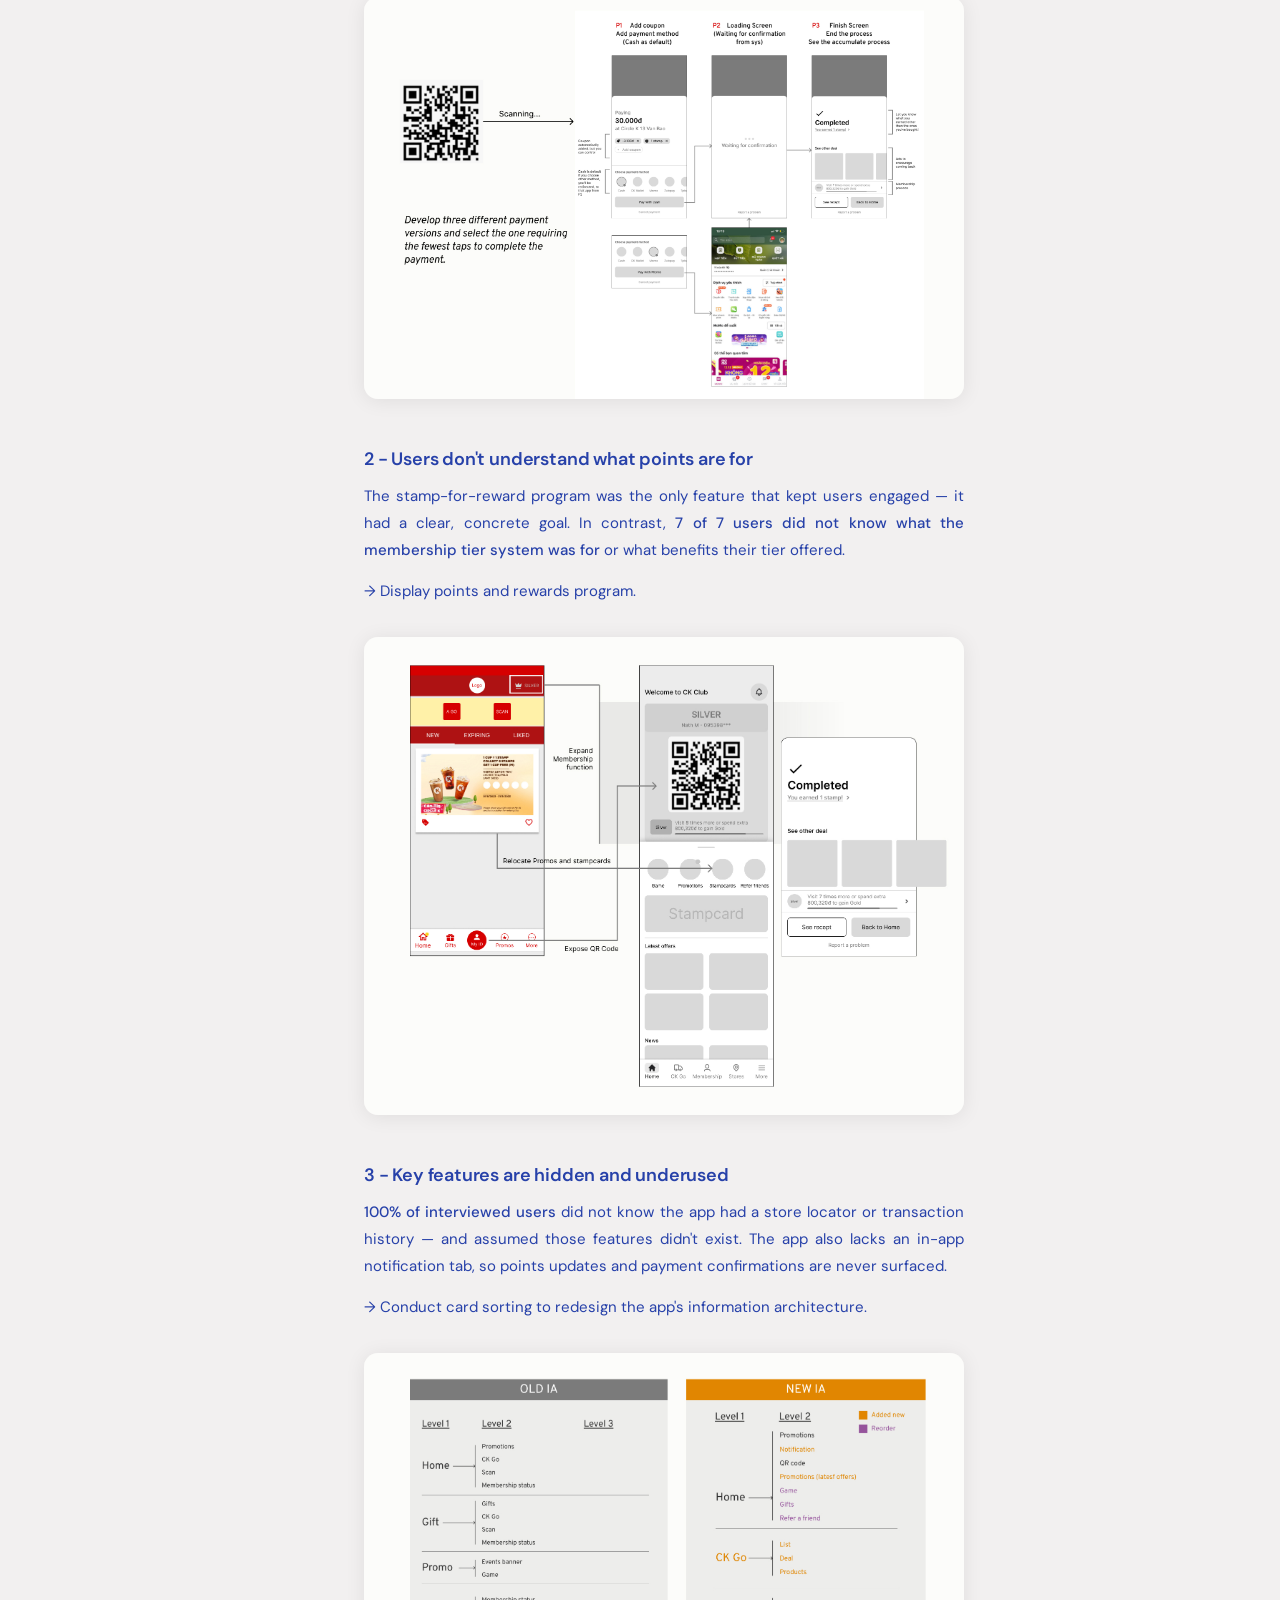
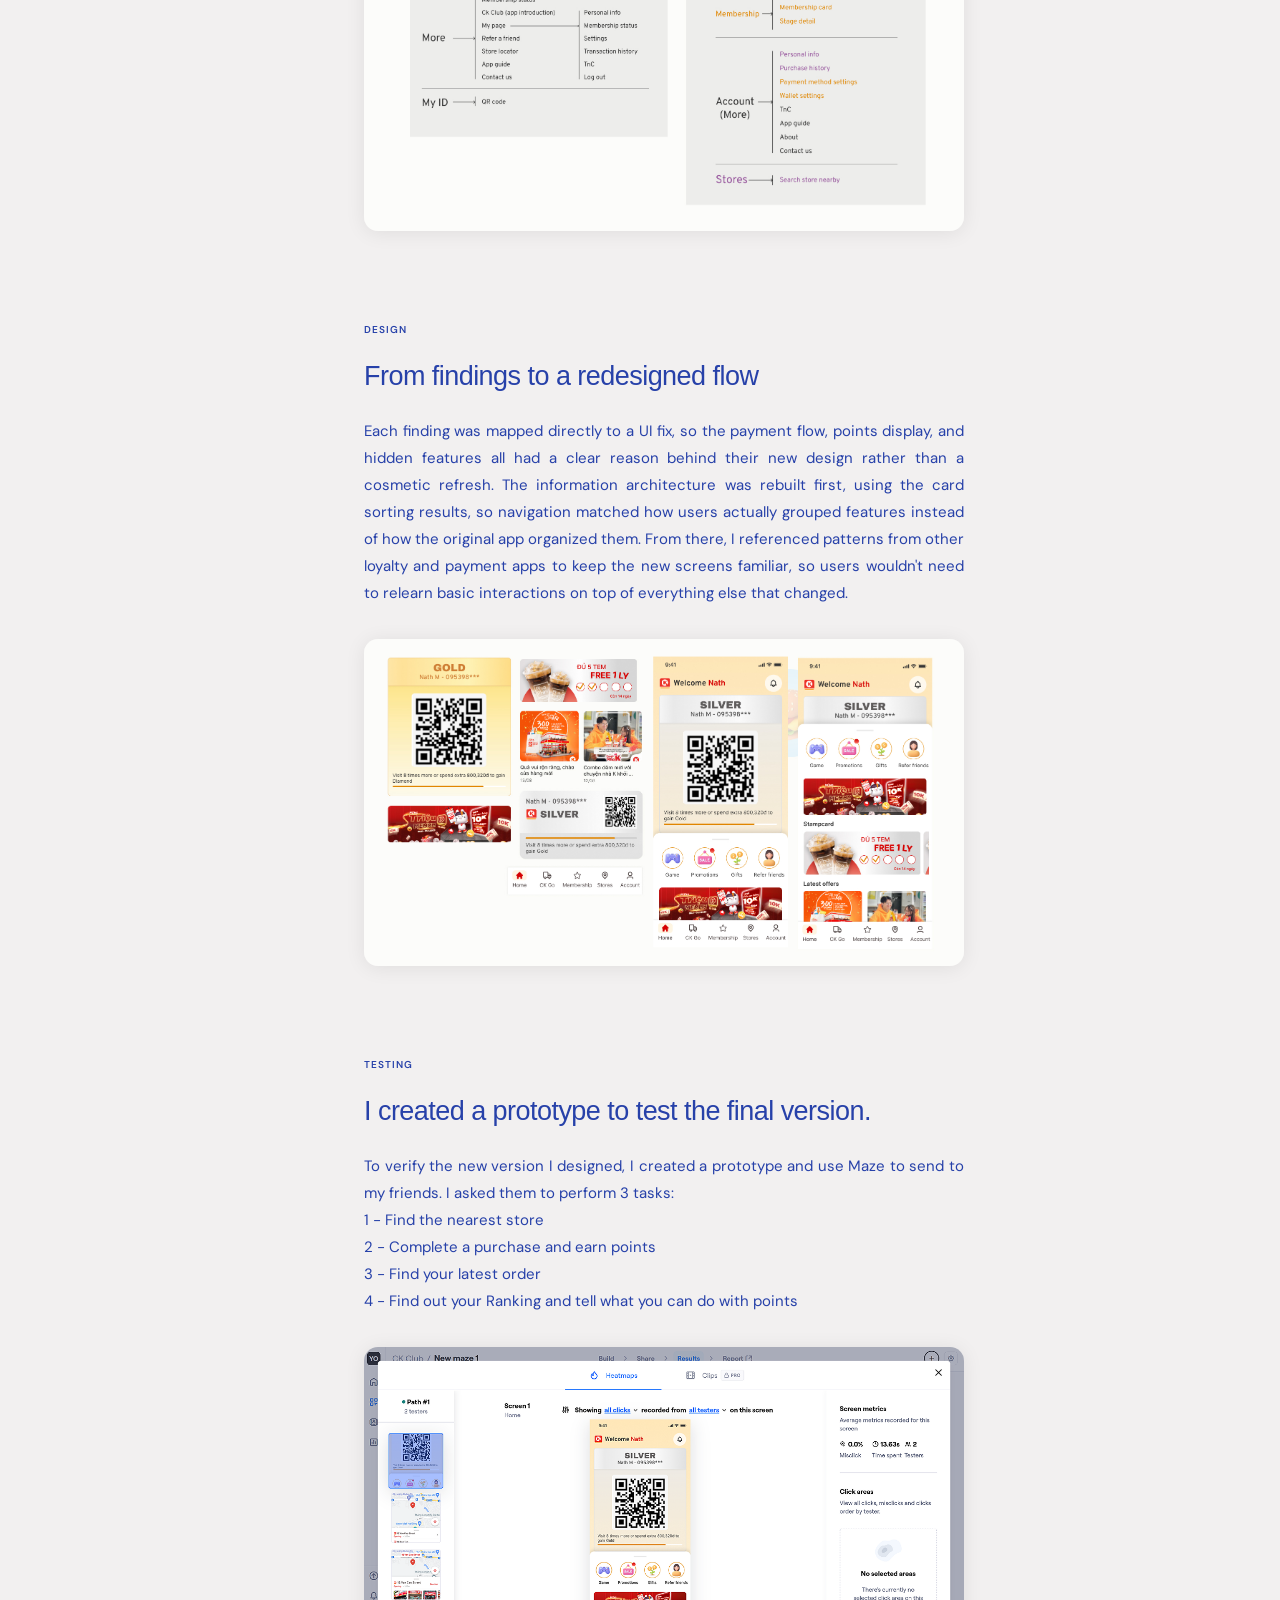
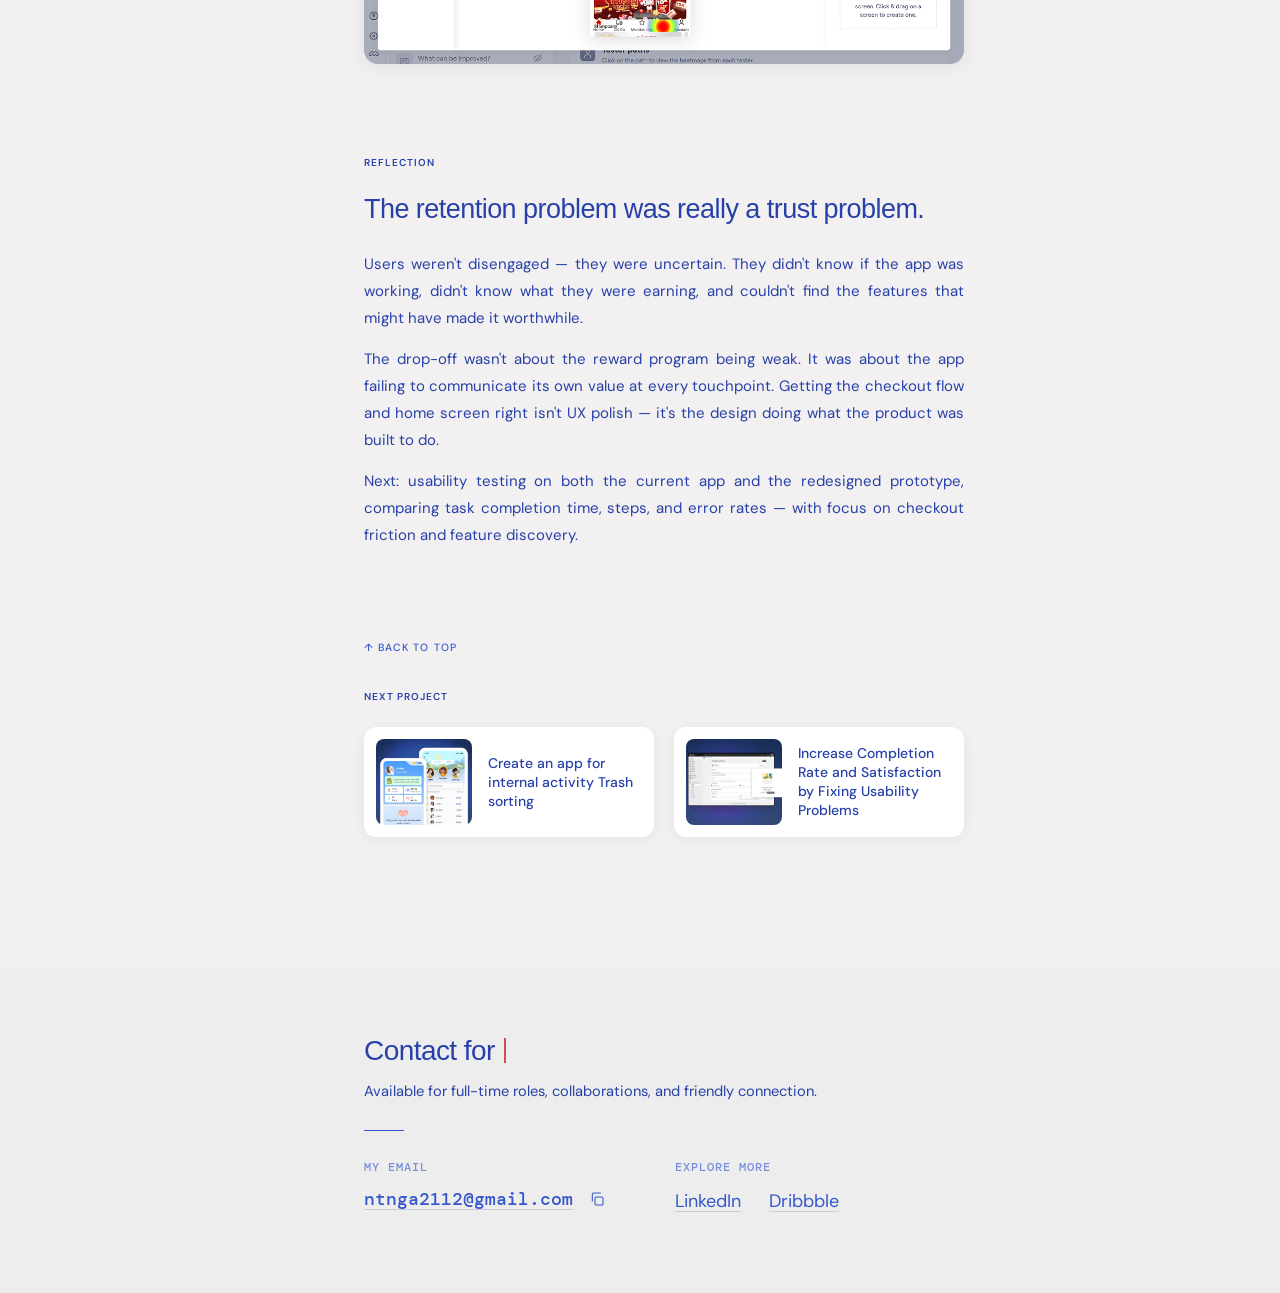
==== commit 124f18d6: "Update ck-club.html" ====
--- a/ck-club.html
+++ b/ck-club.html
@@ -7,7 +7,7 @@
   <meta name="project-thumbnail" content="Elements/ck-club-main.png" />
   <link rel="preconnect" href="https://fonts.googleapis.com" />
   <link rel="preconnect" href="https://fonts.gstatic.com" crossorigin />
-  <link href="https://fonts.googleapis.com/css2?family=DM+Mono:wght@400;500&family=DM+Sans:wght@400;500;600&family=La+Belle+Aurore&family=Lora:ital,wght@0,400;0,600;1,400&family=Mozilla+Headline:wght@200..700&display=swap" rel="stylesheet" />
+  <link href="https://fonts.googleapis.com/css2?family=DM+Mono:wght@400;500&family=DM+Sans:wght@400;500;600&family=La+Belle+Aurore&family=Lora:ital,wght@0,400;0,600;1,400&display=swap" rel="stylesheet" />
   <link rel="stylesheet" href="CSS/main.css" />
   <link rel="stylesheet" href="CSS/project.css" />
 </head>
--- a/CSS/main.css
+++ b/CSS/main.css
@@ -165,7 +165,7 @@
 .footer-type {
   display: inline-block;
   vertical-align: top;
-  color: #CE6BE5;
+  color: #D24E4C;
 }
 
 .footer-type-text {
@@ -729,15 +729,6 @@
   height: 20px;
   margin-bottom: 10px;
   flex-shrink: 0;
-  background-color: var(--accent);
-  -webkit-mask-image: url('data:image/svg+xml,%3Csvg%20width%3D%2224%22%20height%3D%2224%22%20viewBox%3D%220%200%2024%2024%22%20fill%3D%22none%22%20xmlns%3D%22http%3A//www.w3.org/2000/svg%22%3E%0A%3Cpath%20d%3D%22M13.4999%205.5C14.5899%205.5%2015.4999%204.58%2015.4999%203.5C15.4999%202.96957%2015.2892%202.46086%2014.9141%202.08579C14.539%201.71071%2014.0303%201.5%2013.4999%201.5C12.3899%201.5%2011.4999%202.38%2011.4999%203.5C11.4999%204.58%2012.3899%205.5%2013.4999%205.5ZM9.88989%2019.38L10.8899%2015L12.9999%2017V23H14.9999V15.5L12.8899%2013.5L13.4999%2010.5C14.1851%2011.2851%2015.0305%2011.9145%2015.9791%2012.3457C16.9278%2012.7769%2017.9578%2013%2018.9999%2013V11C17.0899%2011%2015.4999%2010%2014.6899%208.58L13.6899%207C13.2899%206.38%2012.6899%206%2011.9999%206C11.6899%206%2011.4999%206.08%2011.1899%206.08L5.99989%208.28V13H7.99989V9.58L9.78989%208.88L8.18989%2017L3.28989%2016L2.88989%2018L9.88989%2019.38Z%22%20fill%3D%22%230354D7%22/%3E%0A%3C/svg%3E%0A');
-  mask-image: url('data:image/svg+xml,%3Csvg%20width%3D%2224%22%20height%3D%2224%22%20viewBox%3D%220%200%2024%2024%22%20fill%3D%22none%22%20xmlns%3D%22http%3A//www.w3.org/2000/svg%22%3E%0A%3Cpath%20d%3D%22M13.4999%205.5C14.5899%205.5%2015.4999%204.58%2015.4999%203.5C15.4999%202.96957%2015.2892%202.46086%2014.9141%202.08579C14.539%201.71071%2014.0303%201.5%2013.4999%201.5C12.3899%201.5%2011.4999%202.38%2011.4999%203.5C11.4999%204.58%2012.3899%205.5%2013.4999%205.5ZM9.88989%2019.38L10.8899%2015L12.9999%2017V23H14.9999V15.5L12.8899%2013.5L13.4999%2010.5C14.1851%2011.2851%2015.0305%2011.9145%2015.9791%2012.3457C16.9278%2012.7769%2017.9578%2013%2018.9999%2013V11C17.0899%2011%2015.4999%2010%2014.6899%208.58L13.6899%207C13.2899%206.38%2012.6899%206%2011.9999%206C11.6899%206%2011.4999%206.08%2011.1899%206.08L5.99989%208.28V13H7.99989V9.58L9.78989%208.88L8.18989%2017L3.28989%2016L2.88989%2018L9.88989%2019.38Z%22%20fill%3D%22%230354D7%22/%3E%0A%3C/svg%3E%0A');
-  -webkit-mask-repeat: no-repeat;
-  mask-repeat: no-repeat;
-  -webkit-mask-position: center;
-  mask-position: center;
-  -webkit-mask-size: contain;
-  mask-size: contain;
 }
 
 body.page-home .card-left-header {
@@ -961,7 +952,7 @@
 }
 
 body.page-home .works-header {
-  margin-bottom: 36px;
+  margin-bottom: 20px;
   text-align: left;
 }
 
@@ -1017,6 +1008,72 @@
   opacity: 0.65;
   cursor: default;
 }
+    body.page-home .work-exp-list {
+      display: flex;
+      flex-direction: column;
+      gap: 20px;
+    }
+
+    body.page-home .work-exp-item {
+      display: flex;
+      flex-wrap: wrap;
+      align-items: baseline;
+      justify-content: space-between;
+      gap: 8px;
+      padding-bottom: 20px;
+      border-bottom: 1px solid var(--border);
+    }
+
+    body.page-home .work-exp-item:last-child {
+      border-bottom: none;
+      padding-bottom: 0;
+    }
+
+    body.page-home .work-exp-title {
+      font-family: var(--font-heading);
+      font-size: 18px;
+      font-weight: 400;
+      color: var(--ink);
+      line-height: 1.35;
+    }
+
+    body.page-home .work-exp-date {
+      font-family: var(--font-body);
+      font-size: 13px;
+      color: var(--accent);
+      white-space: nowrap;
+    }
+
+    @media (max-width: 640px) {
+      body.page-home .work-exp-item {
+        flex-direction: column;
+        align-items: flex-start;
+        gap: 4px;
+      }
+    }
+
+    body.page-home .work-exp-detail-btn {
+      display: inline-flex;
+      align-items: center;
+      gap: 8px;
+      font-family: var(--font-body);
+      font-size: 14px;
+      font-weight: 500;
+      color: var(--accent);
+      background: #fff;
+      border: 1px solid var(--border);
+      padding: 10px 20px;
+      border-radius: 999px;
+      text-decoration: none;
+      margin-top: 32px;
+      transition: background 0.2s ease, color 0.2s ease, border-color 0.2s ease;
+    }
+
+    body.page-home .work-exp-detail-btn:hover {
+      background: var(--accent);
+      color: #fff;
+      border-color: var(--accent);
+    }
 
 body.page-home .work-card[aria-disabled="true"]:hover {
   transform: none;
@@ -1127,42 +1184,42 @@
   display: grid;
   grid-template-columns: repeat(2, 1fr);
   gap: 20px;
-  margin-top: 32px;
+  margin-top: 20px;
+}
+
+body.page-home .side-quest-more {
+  display: flex;
+  align-items: center;
+  justify-content: center;
+  position: relative;
+  isolation: isolate;
+  overflow: hidden;
+  background: rgb(236, 232, 232);
+  border-radius: 16px;
+  padding: 24px;
+}
+
+/* Background image at 50% opacity, behind the button */
+body.page-home .side-quest-more::before {
+  content: "";
+  position: absolute;
+  inset: 0;
+  z-index: -1;
+  background: url('../Elements/bgprj.png') center / cover no-repeat;
+  opacity: 0.2;
+}
+
+body.page-home .side-quest-more .work-exp-detail-btn {
+  margin-top: 0;
 }
 
 body.page-home .side-quest-card {
-  position: relative;
-  aspect-ratio: 16 / 10;
+  display: flex;
+  flex-direction: column;
   background: rgba(255,255,255,0.8);
+  border: 1px solid rgba(0,0,0,0.07);
   border-radius: 16px;
   overflow: hidden;
-  text-decoration: none;
-  color: inherit;
-  display: block;
-}
-
-body.page-home .side-quest-card-play {
-  position: absolute;
-  top: 50%;
-  left: 50%;
-  transform: translate(-50%, -50%);
-  width: 44px;
-  height: 44px;
-  border-radius: 50%;
-  background: rgba(20,20,40,0.72);
-  backdrop-filter: blur(4px);
-  -webkit-backdrop-filter: blur(4px);
-}
-
-body.page-home .side-quest-card-play::before {
-  content: "";
-  position: absolute;
-  top: 50%;
-  left: 54%;
-  transform: translate(-50%, -50%);
-  border-style: solid;
-  border-width: 8px 0 8px 13px;
-  border-color: transparent transparent transparent #fff;
 }
 
 body.page-home .side-quest-card-soon {
@@ -1170,11 +1227,10 @@
 }
 
 body.page-home .side-quest-card-img {
-  position: absolute;
-  inset: 0;
-  width: 100%;
-  height: 100%;
+  width: 100%;
+  aspect-ratio: 16 / 10;
   overflow: hidden;
+  position: relative;
 }
 
 body.page-home .side-quest-card-img img {
@@ -1184,27 +1240,24 @@
   display: block;
 }
 
-/* Image pans/zooms out slightly on hover */
-body.page-home .side-quest-card-img-zoom img {
-  transition: transform 0.4s cubic-bezier(0.16,1,0.3,1);
-}
-
-body.page-home .side-quest-card:hover .side-quest-card-img-zoom img,
-body.page-home .side-quest-card:focus-within .side-quest-card-img-zoom img {
-  transform: scale(1.08);
-}
-
-/* Tall screenshot that pans from top to bottom on hover ("hover-to-scroll") */
+/* Long website screenshots: fit card width, show the top of the page */
 body.page-home .side-quest-card-scrollshot {
   background-repeat: no-repeat;
   background-size: 100% auto;
   background-position: top center;
-}
-
-body.page-home .side-quest-card:hover .side-quest-card-scrollshot,
-body.page-home .side-quest-card:focus-within .side-quest-card-scrollshot {
+  transition: background-position 0.8s ease-out;
+}
+
+/* Hover: slowly scroll down the full page, snap back on leave */
+body.page-home .side-quest-card:hover .side-quest-card-scrollshot {
   background-position: bottom center;
-  transition: background-position 6s linear;
+  transition: background-position 12s linear;
+}
+
+@media (prefers-reduced-motion: reduce) {
+  body.page-home .side-quest-card:hover .side-quest-card-scrollshot {
+    background-position: top center;
+  }
 }
 
 body.page-home .side-quest-card-img-empty {
@@ -1227,22 +1280,59 @@
 }
 
 body.page-home .side-quest-card-body {
+  flex: 1;
+  padding: 16px 18px 18px;
+  display: flex;
+  flex-direction: column;
+  gap: 8px;
+}
+
+body.page-home .side-quest-card-img-link {
+  display: block;
+  width: 100%;
+  height: 100%;
+}
+
+body.page-home .side-quest-card-behance-btn {
+  display: inline-flex;
+  align-items: center;
+  gap: 6px;
+  align-self: flex-start;
+  margin-top: auto;
+  font-family: var(--font-body);
+  font-size: 13px;
+  font-weight: 500;
+  color: var(--accent);
+  text-decoration: none;
+  padding: 0;
+}
+
+body.page-home .side-quest-card-behance-btn [data-btn-label] {
+  position: relative;
+}
+
+body.page-home .side-quest-card-behance-btn [data-btn-label]::after {
+  content: "";
   position: absolute;
   left: 0;
-  right: 0;
-  bottom: 0;
-  padding: 16px 18px 18px;
-  display: flex;
-  flex-direction: column;
-  gap: 8px;
-  background: var(--bg);
-  transform: translateY(100%);
-  transition: transform 0.35s cubic-bezier(0.16,1,0.3,1);
-}
-
-body.page-home .side-quest-card:hover .side-quest-card-body,
-body.page-home .side-quest-card:focus-within .side-quest-card-body {
-  transform: translateY(0);
+  bottom: -2px;
+  width: 100%;
+  height: 1px;
+  background: currentColor;
+  transform: scaleX(0);
+  transform-origin: left;
+  transition: transform 0.25s ease;
+}
+
+body.page-home .side-quest-card-behance-btn:hover [data-btn-label]::after,
+body.page-home .side-quest-card-behance-btn:focus-visible [data-btn-label]::after {
+  transform: scaleX(1);
+}
+
+body.page-home .side-quest-card-behance-btn svg {
+  width: 12px;
+  height: 12px;
+  flex-shrink: 0;
 }
 
 body.page-home .side-quest-card-meta {
@@ -1262,15 +1352,24 @@
   color: var(--ink);
 }
 
+body.page-home .side-quest-card-icon {
+  width: 8px;
+  height: 8px;
+  border-radius: 2px;
+  background: var(--accent);
+  flex-shrink: 0;
+}
+
 body.page-home .side-quest-card-year {
   font-size: 12px;
-  color: var(--ink);
+  color: var(--accent-dark);
 }
 
 body.page-home .side-quest-card-desc {
   font-size: 13px;
   color: var(--ink);
   line-height: 1.55;
+  margin-bottom: 16px;
 }
 
 @media (max-width: 768px) {
@@ -1284,94 +1383,3 @@
     grid-template-columns: 1fr;
   }
 }
-
-/* ── FAQ / Questions answered (same list design as work-exp-list) ── */
-body.page-home .faq-list {
-  display: flex;
-  flex-direction: column;
-  gap: 20px;
-}
-
-body.page-home .faq-item {
-  padding-bottom: 20px;
-  border-bottom: 1px solid var(--border);
-}
-
-body.page-home .faq-item:last-child {
-  border-bottom: none;
-  padding-bottom: 0;
-}
-
-body.page-home .faq-question {
-  display: flex;
-  flex-wrap: wrap;
-  align-items: baseline;
-  justify-content: space-between;
-  gap: 8px;
-  cursor: pointer;
-  list-style: none;
-}
-
-body.page-home .faq-question::-webkit-details-marker {
-  display: none;
-}
-
-body.page-home .faq-title {
-  font-family: var(--font-heading);
-  font-size: 18px;
-  font-weight: 400;
-  color: var(--ink);
-  line-height: 1.35;
-}
-
-body.page-home .faq-icon {
-  position: relative;
-  width: 14px;
-  height: 14px;
-  flex-shrink: 0;
-}
-
-body.page-home .faq-icon::before,
-body.page-home .faq-icon::after {
-  content: "";
-  position: absolute;
-  top: 50%;
-  left: 50%;
-  background: var(--accent);
-  transform: translate(-50%, -50%);
-  transition: transform 0.25s ease, opacity 0.25s ease;
-}
-
-body.page-home .faq-icon::before {
-  width: 14px;
-  height: 2px;
-}
-
-body.page-home .faq-icon::after {
-  width: 2px;
-  height: 14px;
-}
-
-body.page-home .faq-item[open] .faq-icon::after {
-  transform: translate(-50%, -50%) rotate(90deg);
-  opacity: 0;
-}
-
-body.page-home .faq-answer {
-  padding-top: 12px;
-}
-
-body.page-home .faq-answer p {
-  font-size: 14px;
-  color: var(--ink);
-  line-height: 1.65;
-  margin: 0;
-}
-
-@media (max-width: 640px) {
-  body.page-home .faq-question {
-    flex-direction: column;
-    align-items: flex-start;
-    gap: 4px;
-  }
-}
